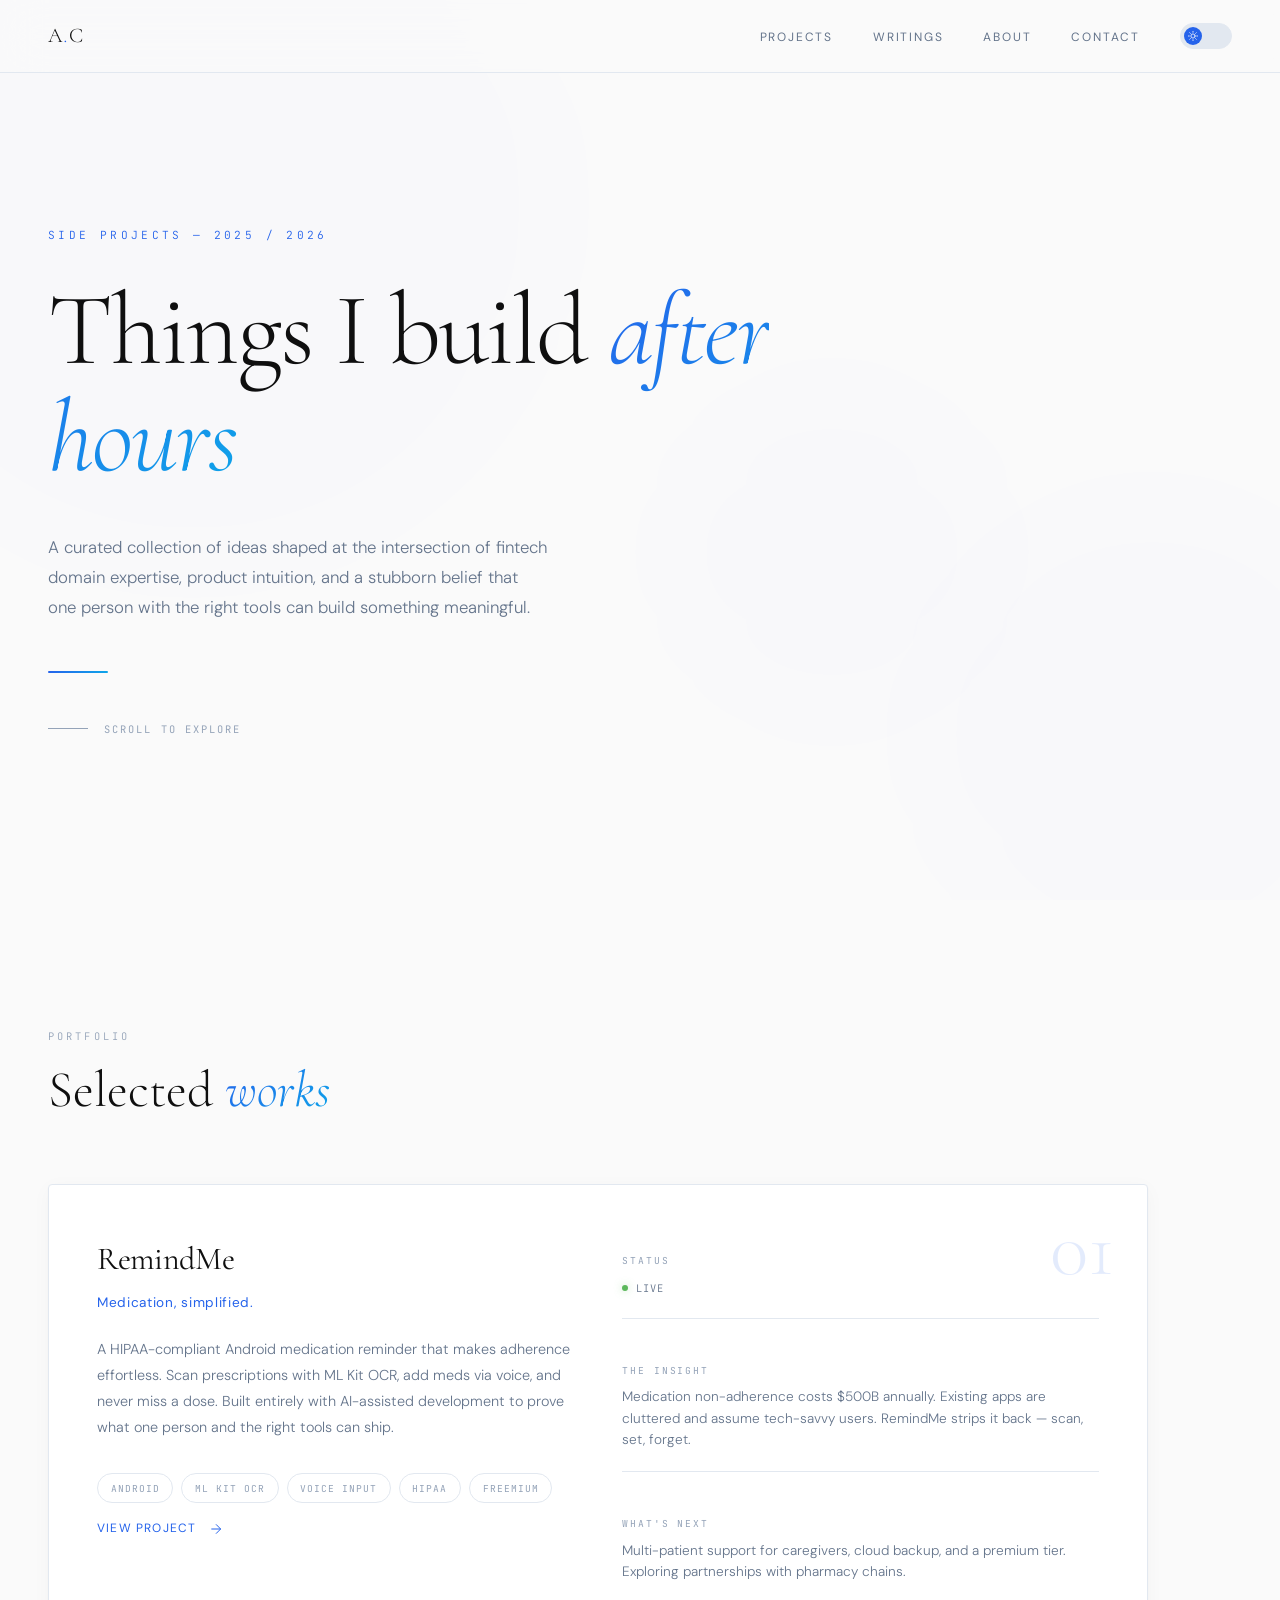
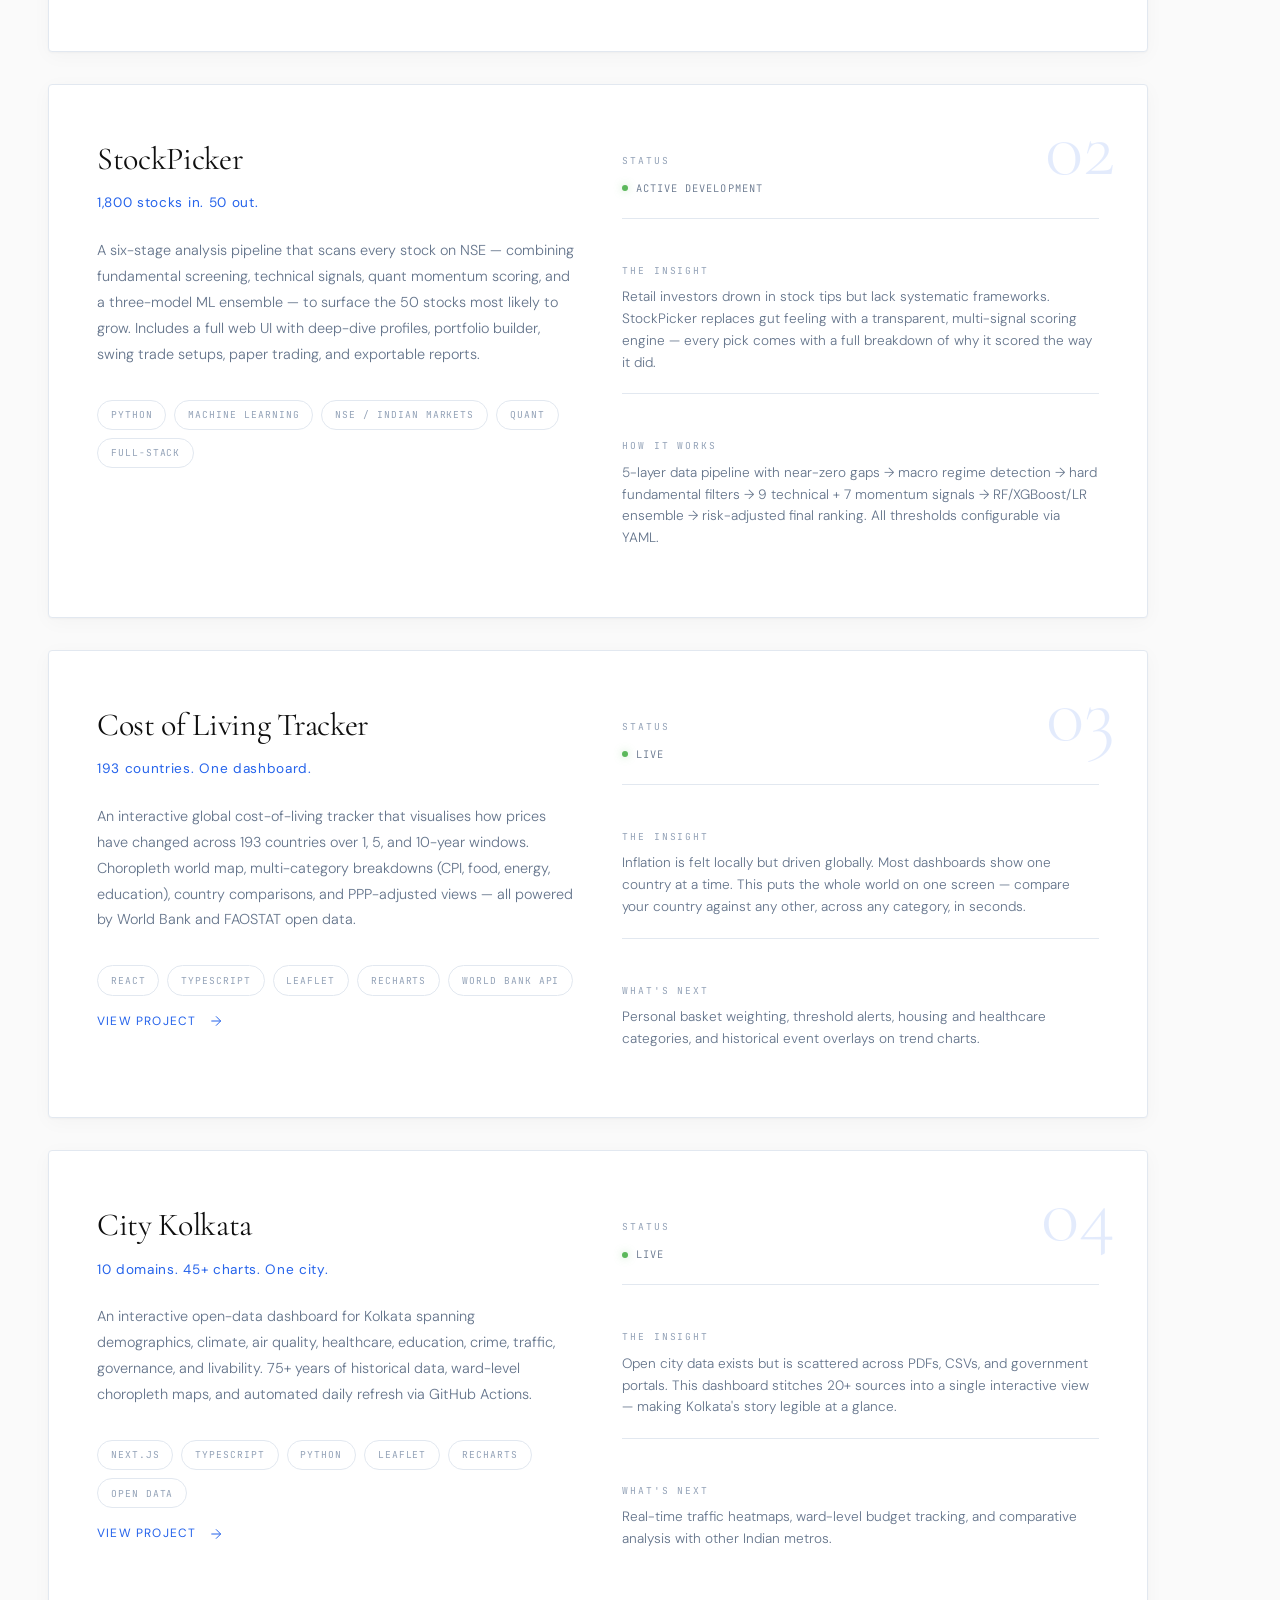
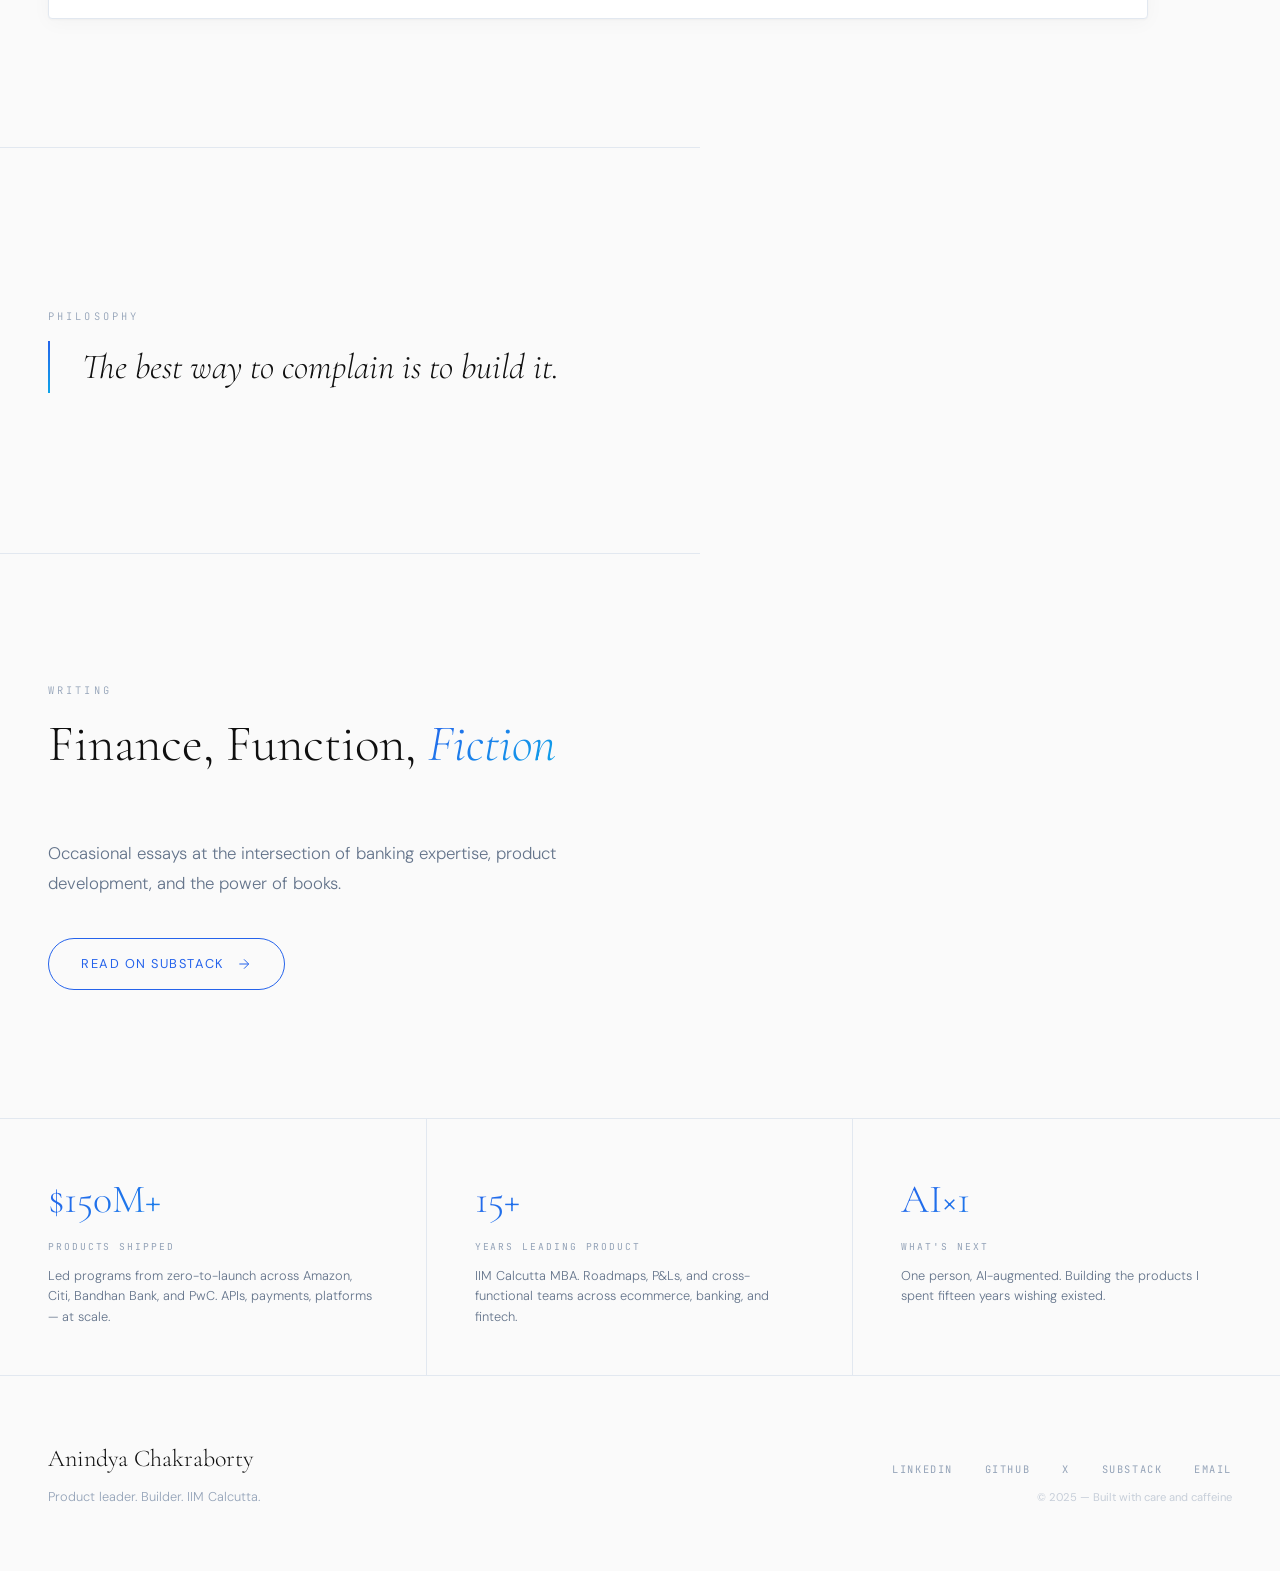
==== index.html @ 27b891b9 "Remove WorldMonitor project (forked repo) Co-Authored-By: Claude Opus 4.6 <noreply@anthropic.com>" ====
<!DOCTYPE html>
<html lang="en" data-theme="light">
<head>
<meta charset="UTF-8">
<meta name="viewport" content="width=device-width, initial-scale=1.0">
<title>Anindya Chakraborty — Side Projects</title>
<link href="https://fonts.googleapis.com/css2?family=Cormorant+Garamond:ital,wght@0,300;0,400;0,500;0,600;1,300;1,400&family=DM+Sans:wght@300;400;500&family=JetBrains+Mono:wght@300;400&display=swap" rel="stylesheet">
<style>
  /* === LIGHT THEME (default) === */
  :root, [data-theme="light"] {
    --bg: #fafafa;
    --bg-card: #ffffff;
    --bg-card-hover: #f8f9fc;
    --bg-nav: #fafafadd;
    --text: #0f0f0f;
    --text-muted: #64748b;
    --text-dim: #94a3b8;
    --accent: #2563eb;
    --accent-2: #0ea5e9;
    --accent-soft: #2563eb10;
    --accent-glow: #2563eb06;
    --border: #e2e8f0;
    --border-hover: #cbd5e1;
    --card-shadow: 0 1px 3px rgba(0,0,0,0.04), 0 4px 20px rgba(0,0,0,0.03);
    --card-shadow-hover: 0 4px 12px rgba(37,99,235,0.08), 0 12px 40px rgba(0,0,0,0.06);
    --card-glow: 0 0 40px rgba(37,99,235,0.06);
    --noise-opacity: 0.015;
    --serif: 'Cormorant Garamond', Georgia, serif;
    --sans: 'DM Sans', system-ui, sans-serif;
    --mono: 'JetBrains Mono', monospace;
  }

  /* === DARK THEME === */
  [data-theme="dark"] {
    --bg: #09090b;
    --bg-card: #111114;
    --bg-card-hover: #16161a;
    --bg-nav: #09090bcc;
    --text: #f0f0f0;
    --text-muted: #8b8fa3;
    --text-dim: #525669;
    --accent: #60a5fa;
    --accent-2: #38bdf8;
    --accent-soft: #60a5fa18;
    --accent-glow: #60a5fa10;
    --border: #1e1e24;
    --border-hover: #2a2a34;
    --card-shadow: none;
    --card-shadow-hover: 0 4px 20px rgba(96,165,250,0.06);
    --card-glow: 0 0 60px rgba(96,165,250,0.05);
    --noise-opacity: 0.025;
  }

  *, *::before, *::after { margin: 0; padding: 0; box-sizing: border-box; }
  html { scroll-behavior: smooth; }

  body {
    font-family: var(--sans);
    background: var(--bg);
    color: var(--text);
    line-height: 1.6;
    overflow-x: hidden;
    -webkit-font-smoothing: antialiased;
    transition: background 0.5s ease, color 0.5s ease;
  }

  ::selection { background: var(--accent); color: var(--bg); }

  /* === PAGE LOADER === */
  .page-loader {
    position: fixed;
    inset: 0;
    background: var(--bg);
    z-index: 10000;
    display: flex;
    align-items: center;
    justify-content: center;
    transition: opacity 0.6s ease, visibility 0.6s ease;
  }

  .page-loader.done {
    opacity: 0;
    visibility: hidden;
    pointer-events: none;
  }

  .loader-logo {
    font-family: var(--serif);
    font-size: 2rem;
    font-weight: 300;
    letter-spacing: 0.1em;
    color: var(--text);
    opacity: 0;
    transform: scale(0.95);
    animation: loaderReveal 0.8s 0.1s ease forwards;
  }

  .loader-logo span { color: var(--accent); font-style: italic; }

  @keyframes loaderReveal {
    to { opacity: 1; transform: scale(1); }
  }

  /* === SCROLL PROGRESS === */
  .scroll-progress {
    position: fixed;
    top: 0; left: 0;
    width: 0%; height: 2px;
    background: linear-gradient(90deg, var(--accent), var(--accent-2));
    z-index: 200;
    transition: width 0.1s linear;
  }

  /* === NOISE OVERLAY === */
  body::before {
    content: '';
    position: fixed;
    top: 0; left: 0; width: 100%; height: 100%;
    background-image: url("data:image/svg+xml,%3Csvg viewBox='0 0 256 256' xmlns='http://www.w3.org/2000/svg'%3E%3Cfilter id='noise'%3E%3CfeTurbulence type='fractalNoise' baseFrequency='0.9' numOctaves='4' stitchTiles='stitch'/%3E%3C/filter%3E%3Crect width='100%25' height='100%25' filter='url(%23noise)' opacity='0.04'/%3E%3C/svg%3E");
    opacity: var(--noise-opacity);
    pointer-events: none;
    z-index: 9999;
    transition: opacity 0.5s;
  }

  /* === AMBIENT ORBS === */
  .ambient-wrap {
    position: fixed;
    inset: 0;
    pointer-events: none;
    z-index: 0;
    overflow: hidden;
  }

  .orb {
    position: absolute;
    border-radius: 50%;
    filter: blur(80px);
    opacity: 0.4;
    transition: background 0.5s;
  }

  .orb-1 {
    width: 60vw; height: 60vw;
    top: -20%; left: -15%;
    background: var(--accent-glow);
    animation: orbFloat1 25s ease-in-out infinite alternate;
  }

  .orb-2 {
    width: 40vw; height: 40vw;
    bottom: -10%; right: -10%;
    background: var(--accent-glow);
    animation: orbFloat2 20s ease-in-out infinite alternate;
  }

  .orb-3 {
    width: 30vw; height: 30vw;
    top: 40%; left: 50%;
    background: var(--accent-glow);
    animation: orbFloat3 30s ease-in-out infinite alternate;
  }

  @keyframes orbFloat1 {
    0% { transform: translate(0,0) scale(1); }
    100% { transform: translate(10vw, 5vh) scale(1.15); }
  }
  @keyframes orbFloat2 {
    0% { transform: translate(0,0) scale(1); }
    100% { transform: translate(-8vw, -3vh) scale(1.1); }
  }
  @keyframes orbFloat3 {
    0% { transform: translate(0,0) scale(1); }
    100% { transform: translate(5vw, -8vh) scale(0.9); }
  }

  /* === CURSOR GLOW === */
  .cursor-glow {
    position: fixed;
    width: 400px; height: 400px;
    border-radius: 50%;
    background: radial-gradient(circle, var(--accent-soft) 0%, transparent 70%);
    pointer-events: none;
    z-index: 1;
    transform: translate(-50%, -50%);
    opacity: 0;
    transition: opacity 0.4s ease;
  }

  body:hover .cursor-glow { opacity: 1; }

  /* === GLOBAL TRANSITIONS === */
  nav, .project-card, .meta-block, .about-cell, .philosophy blockquote,
  .philosophy .attribution, .footer-left .footer-name, .footer-left .footer-desc,
  .footer-copy, .section-label, .section-title, .hero-title, .hero-sub,
  .project-content h3, .project-tagline, .project-desc, .meta-label, .meta-value,
  .about-cell .stat, .about-cell .stat-label, .about-cell .stat-desc, .tag,
  .footer-links a, .project-number {
    transition: background 0.5s ease, color 0.5s ease, border-color 0.5s ease, box-shadow 0.5s ease;
  }

  /* === NAVIGATION === */
  nav {
    position: fixed;
    top: 0; left: 0; right: 0;
    z-index: 100;
    padding: 1.2rem 3rem;
    display: flex;
    justify-content: space-between;
    align-items: center;
    backdrop-filter: blur(20px);
    -webkit-backdrop-filter: blur(20px);
    background: var(--bg-nav);
    border-bottom: 1px solid var(--border);
    transform: translateY(0);
    transition: transform 0.4s cubic-bezier(0.16, 1, 0.3, 1), background 0.5s, border-color 0.5s;
  }

  nav.nav-hidden { transform: translateY(-100%); }

  .nav-left { display: flex; align-items: center; }

  .nav-logo {
    font-family: var(--serif);
    font-size: 1.3rem;
    font-weight: 300;
    letter-spacing: 0.05em;
    color: var(--text);
    text-decoration: none;
  }

  .nav-logo span { color: var(--accent); font-style: italic; }

  .nav-right { display: flex; align-items: center; gap: 2.5rem; }

  .nav-links { display: flex; gap: 2.5rem; list-style: none; }

  .nav-links a {
    font-size: 0.75rem;
    font-weight: 400;
    letter-spacing: 0.15em;
    text-transform: uppercase;
    color: var(--text-muted);
    text-decoration: none;
    position: relative;
    transition: color 0.3s;
  }

  .nav-links a::after {
    content: '';
    position: absolute;
    bottom: -4px; left: 0;
    width: 0; height: 1px;
    background: linear-gradient(90deg, var(--accent), var(--accent-2));
    transition: width 0.4s cubic-bezier(0.25, 0.46, 0.45, 0.94);
  }

  .nav-links a:hover { color: var(--text); }
  .nav-links a:hover::after { width: 100%; }

  /* === MOBILE MENU === */
  .menu-toggle {
    display: none;
    flex-direction: column;
    gap: 5px;
    cursor: pointer;
    padding: 4px;
    z-index: 110;
  }

  .menu-toggle span {
    display: block;
    width: 20px; height: 1.5px;
    background: var(--text);
    transition: all 0.3s ease;
    transform-origin: center;
  }

  .menu-toggle.active span:nth-child(1) { transform: rotate(45deg) translate(4px, 4px); }
  .menu-toggle.active span:nth-child(2) { opacity: 0; }
  .menu-toggle.active span:nth-child(3) { transform: rotate(-45deg) translate(4px, -4px); }

  .mobile-menu {
    display: none;
    position: fixed;
    inset: 0;
    background: var(--bg);
    z-index: 99;
    flex-direction: column;
    align-items: center;
    justify-content: center;
    gap: 2.5rem;
    opacity: 0;
    visibility: hidden;
    transition: opacity 0.4s ease, visibility 0.4s ease;
  }

  .mobile-menu.open { opacity: 1; visibility: visible; }

  .mobile-menu a {
    font-family: var(--serif);
    font-size: 2rem;
    font-weight: 300;
    color: var(--text);
    text-decoration: none;
    opacity: 0;
    transform: translateY(20px);
    transition: opacity 0.4s ease, transform 0.4s ease, color 0.3s;
  }

  .mobile-menu.open a {
    opacity: 1;
    transform: translateY(0);
  }

  .mobile-menu.open a:nth-child(1) { transition-delay: 0.1s; }
  .mobile-menu.open a:nth-child(2) { transition-delay: 0.15s; }
  .mobile-menu.open a:nth-child(3) { transition-delay: 0.2s; }
  .mobile-menu.open a:nth-child(4) { transition-delay: 0.25s; }

  .mobile-menu a:hover { color: var(--accent); }

  /* === THEME TOGGLE === */
  .theme-toggle {
    position: relative;
    width: 52px;
    height: 26px;
    background: var(--border);
    border-radius: 13px;
    cursor: pointer;
    border: 1px solid var(--border);
    transition: all 0.4s ease;
    flex-shrink: 0;
  }

  .theme-toggle:hover { border-color: var(--accent); }

  .theme-toggle-knob {
    position: absolute;
    top: 3px;
    left: 3px;
    width: 18px;
    height: 18px;
    border-radius: 50%;
    background: var(--accent);
    transition: transform 0.4s cubic-bezier(0.68, -0.15, 0.27, 1.15);
    display: flex;
    align-items: center;
    justify-content: center;
  }

  [data-theme="dark"] .theme-toggle-knob { transform: translateX(26px); }

  .theme-toggle-knob svg {
    width: 10px; height: 10px;
    fill: none;
    stroke: white;
    stroke-width: 2;
    stroke-linecap: round;
    stroke-linejoin: round;
  }

  [data-theme="light"] .theme-toggle-knob svg { stroke: #fafafa; }

  .toggle-sun, .toggle-moon { transition: opacity 0.3s; }
  [data-theme="light"] .toggle-moon { display: none; }
  [data-theme="dark"] .toggle-sun { display: none; }

  /* === HERO === */
  .hero {
    min-height: 100vh;
    padding: 10rem 3rem 6rem;
    display: flex;
    flex-direction: column;
    justify-content: center;
    position: relative;
    z-index: 1;
  }

  .hero-eyebrow {
    font-family: var(--mono);
    font-size: 0.7rem;
    font-weight: 300;
    letter-spacing: 0.3em;
    text-transform: uppercase;
    color: var(--accent);
    margin-bottom: 2rem;
    opacity: 0;
    animation: fadeSlideUp 1s 0.8s ease forwards;
  }

  .hero-title {
    font-family: var(--serif);
    font-size: clamp(3rem, 8vw, 7.5rem);
    font-weight: 300;
    line-height: 1.05;
    letter-spacing: -0.02em;
    color: var(--text);
    max-width: 900px;
    opacity: 0;
    animation: fadeSlideUp 1.2s 1s ease forwards;
  }

  .hero-title em {
    font-style: italic;
    font-weight: 300;
    background: linear-gradient(135deg, var(--accent), var(--accent-2));
    -webkit-background-clip: text;
    -webkit-text-fill-color: transparent;
    background-clip: text;
  }

  .hero-sub {
    font-size: 1.05rem;
    font-weight: 300;
    color: var(--text-muted);
    max-width: 500px;
    margin-top: 2.5rem;
    line-height: 1.8;
    opacity: 0;
    animation: fadeSlideUp 1s 1.3s ease forwards;
  }

  .hero-rule {
    width: 60px; height: 2px;
    background: linear-gradient(90deg, var(--accent), var(--accent-2));
    margin-top: 3rem;
    opacity: 0;
    animation: fadeSlideUp 1s 1.5s ease forwards;
    border-radius: 1px;
  }

  .scroll-hint {
    display: flex;
    align-items: center;
    gap: 1rem;
    font-family: var(--mono);
    font-size: 0.65rem;
    letter-spacing: 0.2em;
    text-transform: uppercase;
    color: var(--text-dim);
    margin-top: 3rem;
    opacity: 0;
    animation: fadeIn 1s 2s ease forwards;
  }

  .scroll-line {
    width: 40px; height: 1px;
    background: var(--text-dim);
    position: relative;
    overflow: hidden;
  }

  .scroll-line::after {
    content: '';
    position: absolute;
    top: 0; left: -100%;
    width: 100%; height: 100%;
    background: linear-gradient(90deg, var(--accent), var(--accent-2));
    animation: scrollPulse 2s ease-in-out infinite;
  }

  @keyframes scrollPulse {
    0% { left: -100%; }
    50% { left: 0%; }
    100% { left: 100%; }
  }

  /* === SECTION COMMON === */
  section { position: relative; z-index: 1; padding: 8rem 3rem; }

  .section-label {
    font-family: var(--mono);
    font-size: 0.65rem;
    font-weight: 300;
    letter-spacing: 0.3em;
    text-transform: uppercase;
    color: var(--text-dim);
    margin-bottom: 1rem;
  }

  .section-title {
    font-family: var(--serif);
    font-size: clamp(2rem, 4vw, 3.5rem);
    font-weight: 300;
    color: var(--text);
    margin-bottom: 4rem;
    line-height: 1.15;
  }

  .section-title em {
    font-style: italic;
    background: linear-gradient(135deg, var(--accent), var(--accent-2));
    -webkit-background-clip: text;
    -webkit-text-fill-color: transparent;
    background-clip: text;
  }

  /* === REVEAL ANIMATIONS === */
  .reveal {
    opacity: 0;
    transform: translateY(40px);
    transition: opacity 0.8s cubic-bezier(0.16, 1, 0.3, 1), transform 0.8s cubic-bezier(0.16, 1, 0.3, 1);
  }

  .reveal.visible {
    opacity: 1;
    transform: translateY(0);
  }

  /* === PROJECT CARDS === */
  .projects-grid {
    display: grid;
    grid-template-columns: 1fr;
    gap: 2rem;
    max-width: 1100px;
  }

  .project-card {
    background: var(--bg-card);
    border: 1px solid var(--border);
    border-radius: 4px;
    padding: 3rem;
    display: grid;
    grid-template-columns: 1fr 1fr;
    gap: 3rem;
    align-items: start;
    position: relative;
    overflow: hidden;
    opacity: 0;
    transform: translateY(30px);
    box-shadow: var(--card-shadow);
  }

  .project-card.visible {
    opacity: 1;
    transform: translateY(0);
    transition: opacity 0.8s cubic-bezier(0.16, 1, 0.3, 1), transform 0.8s cubic-bezier(0.16, 1, 0.3, 1), background 0.5s, border-color 0.5s, box-shadow 0.5s;
  }

  .project-card::before {
    content: '';
    position: absolute;
    top: 0; left: 0;
    width: 3px; height: 0;
    background: linear-gradient(180deg, var(--accent), var(--accent-2));
    transition: height 0.6s cubic-bezier(0.25, 0.46, 0.45, 0.94);
  }

  .project-card::after {
    content: '';
    position: absolute;
    inset: 0;
    border-radius: 4px;
    opacity: 0;
    transition: opacity 0.5s ease;
    pointer-events: none;
    background: radial-gradient(600px circle at var(--mouse-x, 50%) var(--mouse-y, 50%), var(--accent-soft), transparent 40%);
  }

  .project-card:hover {
    background: var(--bg-card-hover);
    border-color: var(--border-hover);
    transform: translateY(-4px);
    box-shadow: var(--card-shadow-hover), var(--card-glow);
  }

  .project-card:hover::before { height: 100%; }
  .project-card:hover::after { opacity: 1; }

  .project-number {
    font-family: var(--serif);
    font-size: 5rem;
    font-weight: 300;
    color: var(--accent);
    opacity: 0.12;
    line-height: 1;
    position: absolute;
    top: 1.5rem; right: 2rem;
    transition: opacity 0.4s;
  }

  .project-card:hover .project-number { opacity: 0.2; }

  .project-content h3 {
    font-family: var(--serif);
    font-size: 2rem;
    font-weight: 400;
    margin-bottom: 0.5rem;
    letter-spacing: -0.01em;
  }

  .project-tagline {
    font-size: 0.85rem;
    color: var(--accent);
    font-weight: 400;
    letter-spacing: 0.05em;
    margin-bottom: 1.5rem;
  }

  .project-desc {
    font-size: 0.9rem;
    font-weight: 300;
    color: var(--text-muted);
    line-height: 1.8;
    margin-bottom: 2rem;
  }

  .project-tags { display: flex; flex-wrap: wrap; gap: 0.5rem; }

  .tag {
    font-family: var(--mono);
    font-size: 0.6rem;
    letter-spacing: 0.1em;
    text-transform: uppercase;
    padding: 0.4rem 0.8rem;
    border: 1px solid var(--border);
    color: var(--text-dim);
    border-radius: 100px;
    transition: all 0.3s;
  }

  .project-card:hover .tag {
    border-color: var(--border-hover);
    color: var(--text-muted);
  }

  .project-meta { display: flex; flex-direction: column; gap: 1.5rem; }

  .meta-block { padding: 1.25rem 0; border-bottom: 1px solid var(--border); }
  .meta-block:last-child { border-bottom: none; }

  .meta-label {
    font-family: var(--mono);
    font-size: 0.6rem;
    letter-spacing: 0.2em;
    text-transform: uppercase;
    color: var(--text-dim);
    margin-bottom: 0.5rem;
  }

  .meta-value { font-size: 0.85rem; font-weight: 300; color: var(--text-muted); line-height: 1.6; }

  .status-badge {
    display: inline-flex;
    align-items: center;
    gap: 0.5rem;
    font-family: var(--mono);
    font-size: 0.65rem;
    letter-spacing: 0.1em;
    text-transform: uppercase;
  }

  .status-dot {
    width: 6px; height: 6px;
    border-radius: 50%;
    background: #5cb85c;
    animation: pulse 2s ease-in-out infinite;
    box-shadow: 0 0 8px rgba(92,184,92,0.4);
  }

  .status-dot.concept { background: var(--accent); box-shadow: 0 0 8px var(--accent-soft); }

  @keyframes pulse { 0%, 100% { opacity: 1; } 50% { opacity: 0.4; } }

  .project-link {
    display: inline-flex;
    align-items: center;
    gap: 0.75rem;
    font-size: 0.75rem;
    font-weight: 400;
    letter-spacing: 0.1em;
    text-transform: uppercase;
    color: var(--accent);
    text-decoration: none;
    margin-top: 1rem;
    transition: gap 0.3s;
  }

  .project-link:hover { gap: 1.2rem; }

  .project-link svg { width: 16px; height: 16px; stroke: currentColor; transition: transform 0.3s; }
  .project-link:hover svg { transform: translateX(2px); }

  /* === PHILOSOPHY === */
  .philosophy {
    max-width: 700px;
    padding: 10rem 3rem;
    border-top: 1px solid var(--border);
  }

  .philosophy blockquote {
    font-family: var(--serif);
    font-size: clamp(1.5rem, 3vw, 2.2rem);
    font-weight: 300;
    font-style: italic;
    line-height: 1.5;
    color: var(--text);
    position: relative;
    padding-left: 2rem;
    border-left: 2px solid transparent;
    border-image: linear-gradient(180deg, var(--accent), var(--accent-2)) 1;
  }

  .philosophy .attribution {
    font-family: var(--sans);
    font-size: 0.8rem;
    color: var(--text-dim);
    margin-top: 1.5rem;
    padding-left: 2rem;
    letter-spacing: 0.05em;
  }

  /* === WRITING === */
  .writing {
    max-width: 700px;
    padding: 8rem 3rem;
    border-top: 1px solid var(--border);
    transition: border-color 0.5s;
  }

  .writing-desc {
    font-size: 1.05rem;
    font-weight: 300;
    color: var(--text-muted);
    line-height: 1.8;
    margin-bottom: 2.5rem;
    transition: color 0.5s;
  }

  .substack-link {
    display: inline-flex;
    align-items: center;
    gap: 0.75rem;
    font-size: 0.8rem;
    font-weight: 400;
    letter-spacing: 0.12em;
    text-transform: uppercase;
    color: var(--accent);
    text-decoration: none;
    padding: 0.9rem 2rem;
    border: 1px solid var(--accent);
    border-radius: 100px;
    transition: all 0.4s cubic-bezier(0.25, 0.46, 0.45, 0.94);
    position: relative;
    overflow: hidden;
  }

  .substack-link::before {
    content: '';
    position: absolute;
    inset: 0;
    background: linear-gradient(135deg, var(--accent), var(--accent-2));
    opacity: 0;
    transition: opacity 0.4s;
    border-radius: inherit;
  }

  .substack-link:hover { color: var(--bg); border-color: transparent; }
  .substack-link:hover::before { opacity: 1; }

  .substack-link span, .substack-link svg { position: relative; z-index: 1; }

  .substack-link svg {
    width: 16px; height: 16px;
    stroke: currentColor;
    transition: transform 0.3s;
  }

  .substack-link:hover svg { transform: translateX(4px); }

  /* === ABOUT STRIP === */
  .about-strip {
    display: grid;
    grid-template-columns: 1fr 1fr 1fr;
    gap: 0;
    border-top: 1px solid var(--border);
    border-bottom: 1px solid var(--border);
  }

  .about-cell {
    padding: 3rem;
    border-right: 1px solid var(--border);
    transition: background 0.4s;
  }

  .about-cell:last-child { border-right: none; }
  .about-cell:hover { background: var(--bg-card); }

  .about-cell .stat {
    font-family: var(--serif);
    font-size: 2.5rem;
    font-weight: 300;
    background: linear-gradient(135deg, var(--accent), var(--accent-2));
    -webkit-background-clip: text;
    -webkit-text-fill-color: transparent;
    background-clip: text;
    margin-bottom: 0.5rem;
  }

  .about-cell .stat-label {
    font-family: var(--mono);
    font-size: 0.6rem;
    letter-spacing: 0.2em;
    text-transform: uppercase;
    color: var(--text-dim);
    margin-bottom: 0.75rem;
  }

  .about-cell .stat-desc {
    font-size: 0.8rem;
    font-weight: 300;
    color: var(--text-muted);
    line-height: 1.6;
  }

  /* === FOOTER === */
  footer {
    padding: 4rem 3rem;
    display: flex;
    justify-content: space-between;
    align-items: end;
    position: relative;
    z-index: 1;
  }

  .footer-left .footer-name {
    font-family: var(--serif);
    font-size: 1.5rem;
    font-weight: 300;
    margin-bottom: 0.5rem;
  }

  .footer-left .footer-desc { font-size: 0.8rem; color: var(--text-dim); font-weight: 300; }
  .footer-right { text-align: right; }
  .footer-links { display: flex; gap: 2rem; margin-bottom: 0.75rem; }

  .footer-links a {
    font-family: var(--mono);
    font-size: 0.65rem;
    letter-spacing: 0.15em;
    text-transform: uppercase;
    color: var(--text-dim);
    text-decoration: none;
    transition: color 0.3s;
    position: relative;
  }

  .footer-links a::after {
    content: '';
    position: absolute;
    bottom: -2px; left: 0;
    width: 0; height: 1px;
    background: linear-gradient(90deg, var(--accent), var(--accent-2));
    transition: width 0.3s ease;
  }

  .footer-links a:hover { color: var(--accent); }
  .footer-links a:hover::after { width: 100%; }
  .footer-copy { font-size: 0.7rem; color: var(--text-dim); opacity: 0.5; }

  /* === ANIMATIONS === */
  @keyframes fadeSlideUp {
    from { opacity: 0; transform: translateY(25px); }
    to { opacity: 1; transform: translateY(0); }
  }

  @keyframes fadeIn {
    from { opacity: 0; }
    to { opacity: 1; }
  }

  /* === RESPONSIVE === */
  @media (max-width: 768px) {
    nav { padding: 1.2rem 1.5rem; }
    .nav-links { display: none; }
    .menu-toggle { display: flex; }
    .mobile-menu { display: flex; }
    .hero { padding: 0 1.5rem; min-height: 100svh; }
    section { padding: 5rem 1.5rem; }
    .project-card { grid-template-columns: 1fr; padding: 2rem; }
    .project-number { font-size: 3rem; top: 1rem; right: 1.5rem; }
    .about-strip { grid-template-columns: 1fr; }
    .about-cell { border-right: none; border-bottom: 1px solid var(--border); }
    .about-cell:last-child { border-bottom: none; }
    footer { flex-direction: column; gap: 2rem; }
    .footer-right { text-align: left; }
    .philosophy { padding: 6rem 1.5rem; }
    .writing { padding: 5rem 1.5rem; }
    .scroll-hint { display: none; }
    .cursor-glow { display: none; }
  }
</style>
</head>
<body>

<!-- PAGE LOADER -->
<div class="page-loader" id="pageLoader">
  <div class="loader-logo">A<span>.</span>C</div>
</div>

<!-- SCROLL PROGRESS -->
<div class="scroll-progress" id="scrollProgress"></div>

<!-- CURSOR GLOW -->
<div class="cursor-glow" id="cursorGlow"></div>

<!-- AMBIENT ORBS -->
<div class="ambient-wrap">
  <div class="orb orb-1"></div>
  <div class="orb orb-2"></div>
  <div class="orb orb-3"></div>
</div>

<!-- NAV -->
<nav id="mainNav">
  <div class="nav-left">
    <a href="#" class="nav-logo">A<span>.</span>C</a>
  </div>
  <div class="nav-right">
    <ul class="nav-links">
      <li><a href="#projects">Projects</a></li>
      <li><a href="#writing">Writings</a></li>
      <li><a href="about.html">About</a></li>
      <li><a href="#contact">Contact</a></li>
    </ul>
    <div class="theme-toggle" onclick="toggleTheme()" role="button" aria-label="Toggle theme" tabindex="0">
      <div class="theme-toggle-knob">
        <svg class="toggle-sun" viewBox="0 0 24 24"><circle cx="12" cy="12" r="5"/><line x1="12" y1="1" x2="12" y2="3"/><line x1="12" y1="21" x2="12" y2="23"/><line x1="4.22" y1="4.22" x2="5.64" y2="5.64"/><line x1="18.36" y1="18.36" x2="19.78" y2="19.78"/><line x1="1" y1="12" x2="3" y2="12"/><line x1="21" y1="12" x2="23" y2="12"/><line x1="4.22" y1="19.78" x2="5.64" y2="18.36"/><line x1="18.36" y1="5.64" x2="19.78" y2="4.22"/></svg>
        <svg class="toggle-moon" viewBox="0 0 24 24"><path d="M21 12.79A9 9 0 1 1 11.21 3 7 7 0 0 0 21 12.79z"/></svg>
      </div>
    </div>
    <div class="menu-toggle" id="menuToggle" aria-label="Menu">
      <span></span><span></span><span></span>
    </div>
  </div>
</nav>

<!-- MOBILE MENU -->
<div class="mobile-menu" id="mobileMenu">
  <a href="#projects" onclick="closeMenu()">Projects</a>
  <a href="#writing" onclick="closeMenu()">Writings</a>
  <a href="about.html">About</a>
  <a href="#contact" onclick="closeMenu()">Contact</a>
</div>

<!-- HERO -->
<section class="hero">
  <div class="hero-eyebrow">Side Projects — 2025 / 2026</div>
  <h1 class="hero-title">Things I build <em>after hours</em></h1>
  <p class="hero-sub">
    A curated collection of ideas shaped at the intersection of fintech domain expertise, product intuition, and a stubborn belief that one person with the right tools can build something meaningful.
  </p>
  <div class="hero-rule"></div>
  <div class="scroll-hint">
    <div class="scroll-line"></div>
    Scroll to explore
  </div>
</section>

<!-- PROJECTS -->
<section id="projects">
  <div class="section-label reveal">Portfolio</div>
  <h2 class="section-title reveal">Selected <em>works</em></h2>

  <div class="projects-grid">

    <!-- PROJECT 01 -->
    <div class="project-card" data-animate>
      <div class="project-number">01</div>
      <div class="project-content">
        <h3>RemindMe</h3>
        <div class="project-tagline">Medication, simplified.</div>
        <p class="project-desc">
          A HIPAA-compliant Android medication reminder that makes adherence effortless. Scan prescriptions with ML Kit OCR, add meds via voice, and never miss a dose. Built entirely with AI-assisted development to prove what one person and the right tools can ship.
        </p>
        <div class="project-tags">
          <span class="tag">Android</span>
          <span class="tag">ML Kit OCR</span>
          <span class="tag">Voice Input</span>
          <span class="tag">HIPAA</span>
          <span class="tag">Freemium</span>
        </div>
        <a href="https://remindme-ad455.web.app" target="_blank" class="project-link">
          View project
          <svg viewBox="0 0 24 24" fill="none" stroke-width="1.5"><path d="M5 12h14M12 5l7 7-7 7"/></svg>
        </a>
      </div>
      <div class="project-meta">
        <div class="meta-block">
          <div class="meta-label">Status</div>
          <div class="meta-value">
            <span class="status-badge">
              <span class="status-dot"></span>
              Live
            </span>
          </div>
        </div>
        <div class="meta-block">
          <div class="meta-label">The Insight</div>
          <div class="meta-value">Medication non-adherence costs $500B annually. Existing apps are cluttered and assume tech-savvy users. RemindMe strips it back — scan, set, forget.</div>
        </div>
        <div class="meta-block">
          <div class="meta-label">What's Next</div>
          <div class="meta-value">Multi-patient support for caregivers, cloud backup, and a premium tier. Exploring partnerships with pharmacy chains.</div>
        </div>
      </div>
    </div>

    <!-- PROJECT 02 -->
    <div class="project-card" data-animate>
      <div class="project-number">02</div>
      <div class="project-content">
        <h3>StockPicker</h3>
        <div class="project-tagline">1,800 stocks in. 50 out.</div>
        <p class="project-desc">
          A six-stage analysis pipeline that scans every stock on NSE — combining fundamental screening, technical signals, quant momentum scoring, and a three-model ML ensemble — to surface the 50 stocks most likely to grow. Includes a full web UI with deep-dive profiles, portfolio builder, swing trade setups, paper trading, and exportable reports.
        </p>
        <div class="project-tags">
          <span class="tag">Python</span>
          <span class="tag">Machine Learning</span>
          <span class="tag">NSE / Indian Markets</span>
          <span class="tag">Quant</span>
          <span class="tag">Full-Stack</span>
        </div>
      </div>
      <div class="project-meta">
        <div class="meta-block">
          <div class="meta-label">Status</div>
          <div class="meta-value">
            <span class="status-badge">
              <span class="status-dot"></span>
              Active Development
            </span>
          </div>
        </div>
        <div class="meta-block">
          <div class="meta-label">The Insight</div>
          <div class="meta-value">Retail investors drown in stock tips but lack systematic frameworks. StockPicker replaces gut feeling with a transparent, multi-signal scoring engine — every pick comes with a full breakdown of why it scored the way it did.</div>
        </div>
        <div class="meta-block">
          <div class="meta-label">How It Works</div>
          <div class="meta-value">5-layer data pipeline with near-zero gaps → macro regime detection → hard fundamental filters → 9 technical + 7 momentum signals → RF/XGBoost/LR ensemble → risk-adjusted final ranking. All thresholds configurable via YAML.</div>
        </div>
      </div>
    </div>

    <!-- PROJECT 03 -->
    <div class="project-card" data-animate>
      <div class="project-number">03</div>
      <div class="project-content">
        <h3>Cost of Living Tracker</h3>
        <div class="project-tagline">193 countries. One dashboard.</div>
        <p class="project-desc">
          An interactive global cost-of-living tracker that visualises how prices have changed across 193 countries over 1, 5, and 10-year windows. Choropleth world map, multi-category breakdowns (CPI, food, energy, education), country comparisons, and PPP-adjusted views — all powered by World Bank and FAOSTAT open data.
        </p>
        <div class="project-tags">
          <span class="tag">React</span>
          <span class="tag">TypeScript</span>
          <span class="tag">Leaflet</span>
          <span class="tag">Recharts</span>
          <span class="tag">World Bank API</span>
        </div>
        <a href="https://canindya.github.io/price-rise/" target="_blank" class="project-link">
          View project
          <svg viewBox="0 0 24 24" fill="none" stroke-width="1.5"><path d="M5 12h14M12 5l7 7-7 7"/></svg>
        </a>
      </div>
      <div class="project-meta">
        <div class="meta-block">
          <div class="meta-label">Status</div>
          <div class="meta-value">
            <span class="status-badge">
              <span class="status-dot"></span>
              Live
            </span>
          </div>
        </div>
        <div class="meta-block">
          <div class="meta-label">The Insight</div>
          <div class="meta-value">Inflation is felt locally but driven globally. Most dashboards show one country at a time. This puts the whole world on one screen — compare your country against any other, across any category, in seconds.</div>
        </div>
        <div class="meta-block">
          <div class="meta-label">What's Next</div>
          <div class="meta-value">Personal basket weighting, threshold alerts, housing and healthcare categories, and historical event overlays on trend charts.</div>
        </div>
      </div>
    </div>

    <!-- PROJECT 04 -->
    <div class="project-card" data-animate>
      <div class="project-number">04</div>
      <div class="project-content">
        <h3>City Kolkata</h3>
        <div class="project-tagline">10 domains. 45+ charts. One city.</div>
        <p class="project-desc">
          An interactive open-data dashboard for Kolkata spanning demographics, climate, air quality, healthcare, education, crime, traffic, governance, and livability. 75+ years of historical data, ward-level choropleth maps, and automated daily refresh via GitHub Actions.
        </p>
        <div class="project-tags">
          <span class="tag">Next.js</span>
          <span class="tag">TypeScript</span>
          <span class="tag">Python</span>
          <span class="tag">Leaflet</span>
          <span class="tag">Recharts</span>
          <span class="tag">Open Data</span>
        </div>
        <a href="https://canindya.github.io/City-Kolkata" target="_blank" class="project-link">
          View project
          <svg viewBox="0 0 24 24" fill="none" stroke-width="1.5"><path d="M5 12h14M12 5l7 7-7 7"/></svg>
        </a>
      </div>
      <div class="project-meta">
        <div class="meta-block">
          <div class="meta-label">Status</div>
          <div class="meta-value">
            <span class="status-badge">
              <span class="status-dot"></span>
              Live
            </span>
          </div>
        </div>
        <div class="meta-block">
          <div class="meta-label">The Insight</div>
          <div class="meta-value">Open city data exists but is scattered across PDFs, CSVs, and government portals. This dashboard stitches 20+ sources into a single interactive view — making Kolkata's story legible at a glance.</div>
        </div>
        <div class="meta-block">
          <div class="meta-label">What's Next</div>
          <div class="meta-value">Real-time traffic heatmaps, ward-level budget tracking, and comparative analysis with other Indian metros.</div>
        </div>
      </div>
    </div>

  </div>
</section>

<!-- PHILOSOPHY -->
<section class="philosophy reveal">
  <div class="section-label">Philosophy</div>
  <blockquote>
    The best way to complain is to build it.
  </blockquote>
</section>

<!-- WRITING -->
<section class="writing reveal" id="writing">
  <div class="section-label">Writing</div>
  <h2 class="section-title">Finance, Function, <em>Fiction</em></h2>
  <p class="writing-desc">Occasional essays at the intersection of banking expertise, product development, and the power of books.</p>
  <a href="https://anindyachakraborty.substack.com/" target="_blank" class="substack-link">
    <span>Read on Substack</span>
    <svg viewBox="0 0 24 24" fill="none" stroke-width="1.5"><path d="M5 12h14M12 5l7 7-7 7"/></svg>
  </a>
</section>

<!-- ABOUT STRIP -->
<div class="about-strip" id="about">
  <div class="about-cell">
    <div class="stat" data-count="$150M+">$150M+</div>
    <div class="stat-label">Products Shipped</div>
    <div class="stat-desc">Led programs from zero-to-launch across Amazon, Citi, Bandhan Bank, and PwC. APIs, payments, platforms — at scale.</div>
  </div>
  <div class="about-cell">
    <div class="stat" data-count="15+">15+</div>
    <div class="stat-label">Years Leading Product</div>
    <div class="stat-desc">IIM Calcutta MBA. Roadmaps, P&Ls, and cross-functional teams across ecommerce, banking, and fintech.</div>
  </div>
  <div class="about-cell">
    <div class="stat">AI×1</div>
    <div class="stat-label">What's Next</div>
    <div class="stat-desc">One person, AI-augmented. Building the products I spent fifteen years wishing existed.</div>
  </div>
</div>

<!-- FOOTER -->
<footer id="contact">
  <div class="footer-left">
    <div class="footer-name">Anindya Chakraborty</div>
    <div class="footer-desc">Product leader. Builder. IIM Calcutta.</div>
  </div>
  <div class="footer-right">
    <div class="footer-links">
      <a href="https://www.linkedin.com/in/anindya-chakraborty/" target="_blank">LinkedIn</a>
      <a href="https://github.com/canindya" target="_blank">GitHub</a>
      <a href="https://x.com/NtellShow" target="_blank">X</a>
      <a href="https://anindyachakraborty.substack.com/" target="_blank">Substack</a>
      <a href="mailto:anindya.chakraborty@gmail.com">Email</a>
    </div>
    <div class="footer-copy">&copy; 2025 — Built with care and caffeine</div>
  </div>
</footer>

<script>
  // Theme toggle
  function toggleTheme() {
    const html = document.documentElement;
    const next = html.getAttribute('data-theme') === 'dark' ? 'light' : 'dark';
    html.setAttribute('data-theme', next);
    try { localStorage.setItem('theme', next); } catch(e) {}
  }

  // Restore saved theme
  try {
    const saved = localStorage.getItem('theme');
    if (saved) document.documentElement.setAttribute('data-theme', saved);
  } catch(e) {}

  // Keyboard support for toggle
  document.querySelector('.theme-toggle').addEventListener('keydown', (e) => {
    if (e.key === 'Enter' || e.key === ' ') { e.preventDefault(); toggleTheme(); }
  });

  // === PAGE LOADER ===
  window.addEventListener('load', () => {
    setTimeout(() => {
      document.getElementById('pageLoader').classList.add('done');
    }, 600);
  });

  // === SCROLL PROGRESS BAR ===
  window.addEventListener('scroll', () => {
    const scrollTop = document.documentElement.scrollTop;
    const scrollHeight = document.documentElement.scrollHeight - document.documentElement.clientHeight;
    const progress = (scrollTop / scrollHeight) * 100;
    document.getElementById('scrollProgress').style.width = progress + '%';
  }, { passive: true });

  // === SMART NAV (hide on scroll down, show on scroll up) ===
  let lastScroll = 0;
  const nav = document.getElementById('mainNav');

  window.addEventListener('scroll', () => {
    const currentScroll = window.scrollY;
    if (currentScroll > lastScroll && currentScroll > 100) {
      nav.classList.add('nav-hidden');
    } else {
      nav.classList.remove('nav-hidden');
    }
    lastScroll = currentScroll;
  }, { passive: true });

  // === CURSOR GLOW ===
  const cursorGlow = document.getElementById('cursorGlow');
  document.addEventListener('mousemove', (e) => {
    cursorGlow.style.left = e.clientX + 'px';
    cursorGlow.style.top = e.clientY + 'px';
  });

  // === CARD MOUSE TRACKING ===
  document.querySelectorAll('.project-card').forEach(card => {
    card.addEventListener('mousemove', (e) => {
      const rect = card.getBoundingClientRect();
      card.style.setProperty('--mouse-x', (e.clientX - rect.left) + 'px');
      card.style.setProperty('--mouse-y', (e.clientY - rect.top) + 'px');
    });
  });

  // === MOBILE MENU ===
  const menuToggle = document.getElementById('menuToggle');
  const mobileMenu = document.getElementById('mobileMenu');

  function closeMenu() {
    menuToggle.classList.remove('active');
    mobileMenu.classList.remove('open');
    document.body.style.overflow = '';
  }

  menuToggle.addEventListener('click', () => {
    const isOpen = mobileMenu.classList.contains('open');
    if (isOpen) {
      closeMenu();
    } else {
      menuToggle.classList.add('active');
      mobileMenu.classList.add('open');
      document.body.style.overflow = 'hidden';
    }
  });

  // === INTERSECTION OBSERVER FOR ALL REVEALS ===
  const revealObserver = new IntersectionObserver((entries) => {
    entries.forEach((entry) => {
      if (entry.isIntersecting) {
        entry.target.classList.add('visible');
        revealObserver.unobserve(entry.target);
      }
    });
  }, { threshold: 0.1, rootMargin: '0px 0px -50px 0px' });

  document.querySelectorAll('.reveal').forEach(el => revealObserver.observe(el));

  // === INTERSECTION OBSERVER FOR CARDS ===
  const cardObserver = new IntersectionObserver((entries) => {
    entries.forEach((entry, i) => {
      if (entry.isIntersecting) {
        setTimeout(() => { entry.target.classList.add('visible'); }, i * 150);
        cardObserver.unobserve(entry.target);
      }
    });
  }, { threshold: 0.1 });

  document.querySelectorAll('[data-animate]').forEach(el => cardObserver.observe(el));

  // Fallback: if cards are still hidden after 2s, force them visible
  setTimeout(() => {
    document.querySelectorAll('.project-card:not(.visible)').forEach(el => el.classList.add('visible'));
  }, 2000);

  // === SMOOTH PAGE TRANSITIONS ===
  document.querySelectorAll('a[href]').forEach(link => {
    if (link.hostname === window.location.hostname && !link.hash && link.href !== window.location.href) {
      link.addEventListener('click', (e) => {
        e.preventDefault();
        document.body.style.opacity = '0';
        document.body.style.transition = 'opacity 0.3s ease';
        setTimeout(() => { window.location = link.href; }, 300);
      });
    }
  });
</script>

</body>
</html>
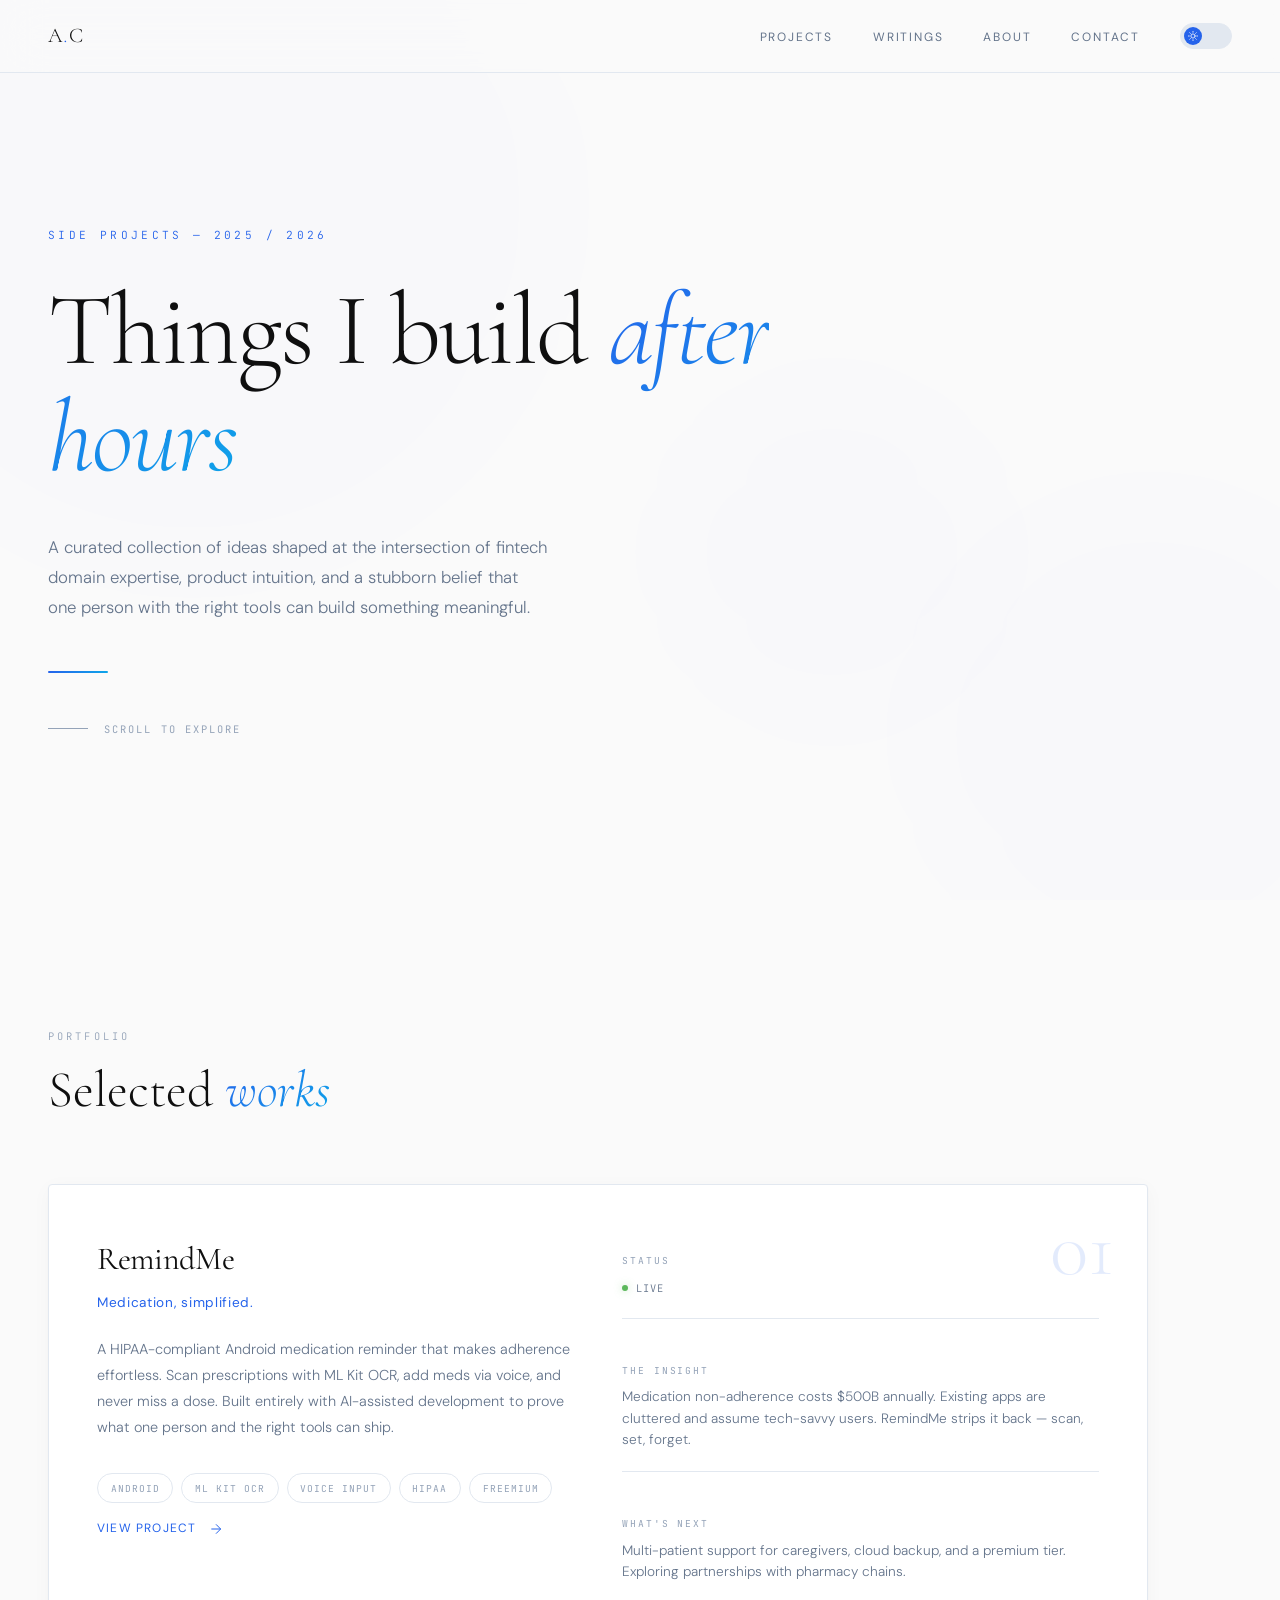
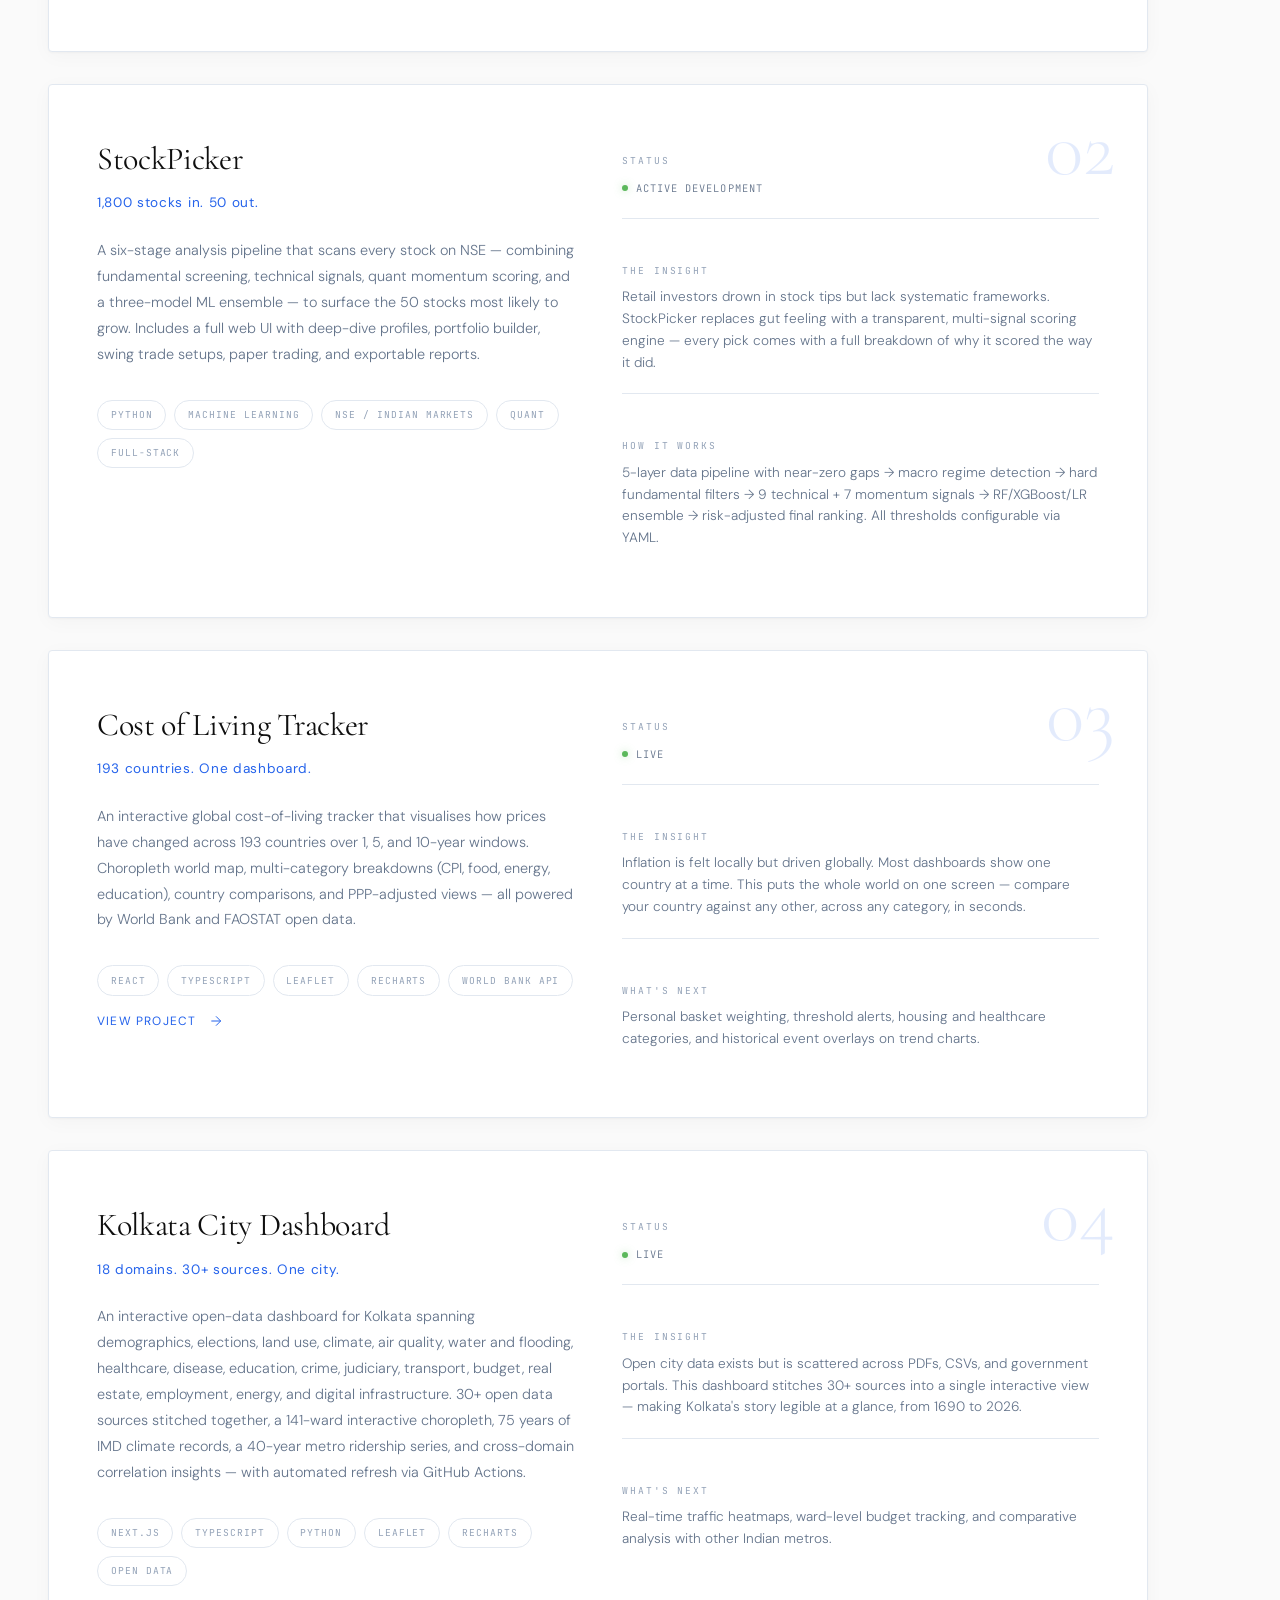
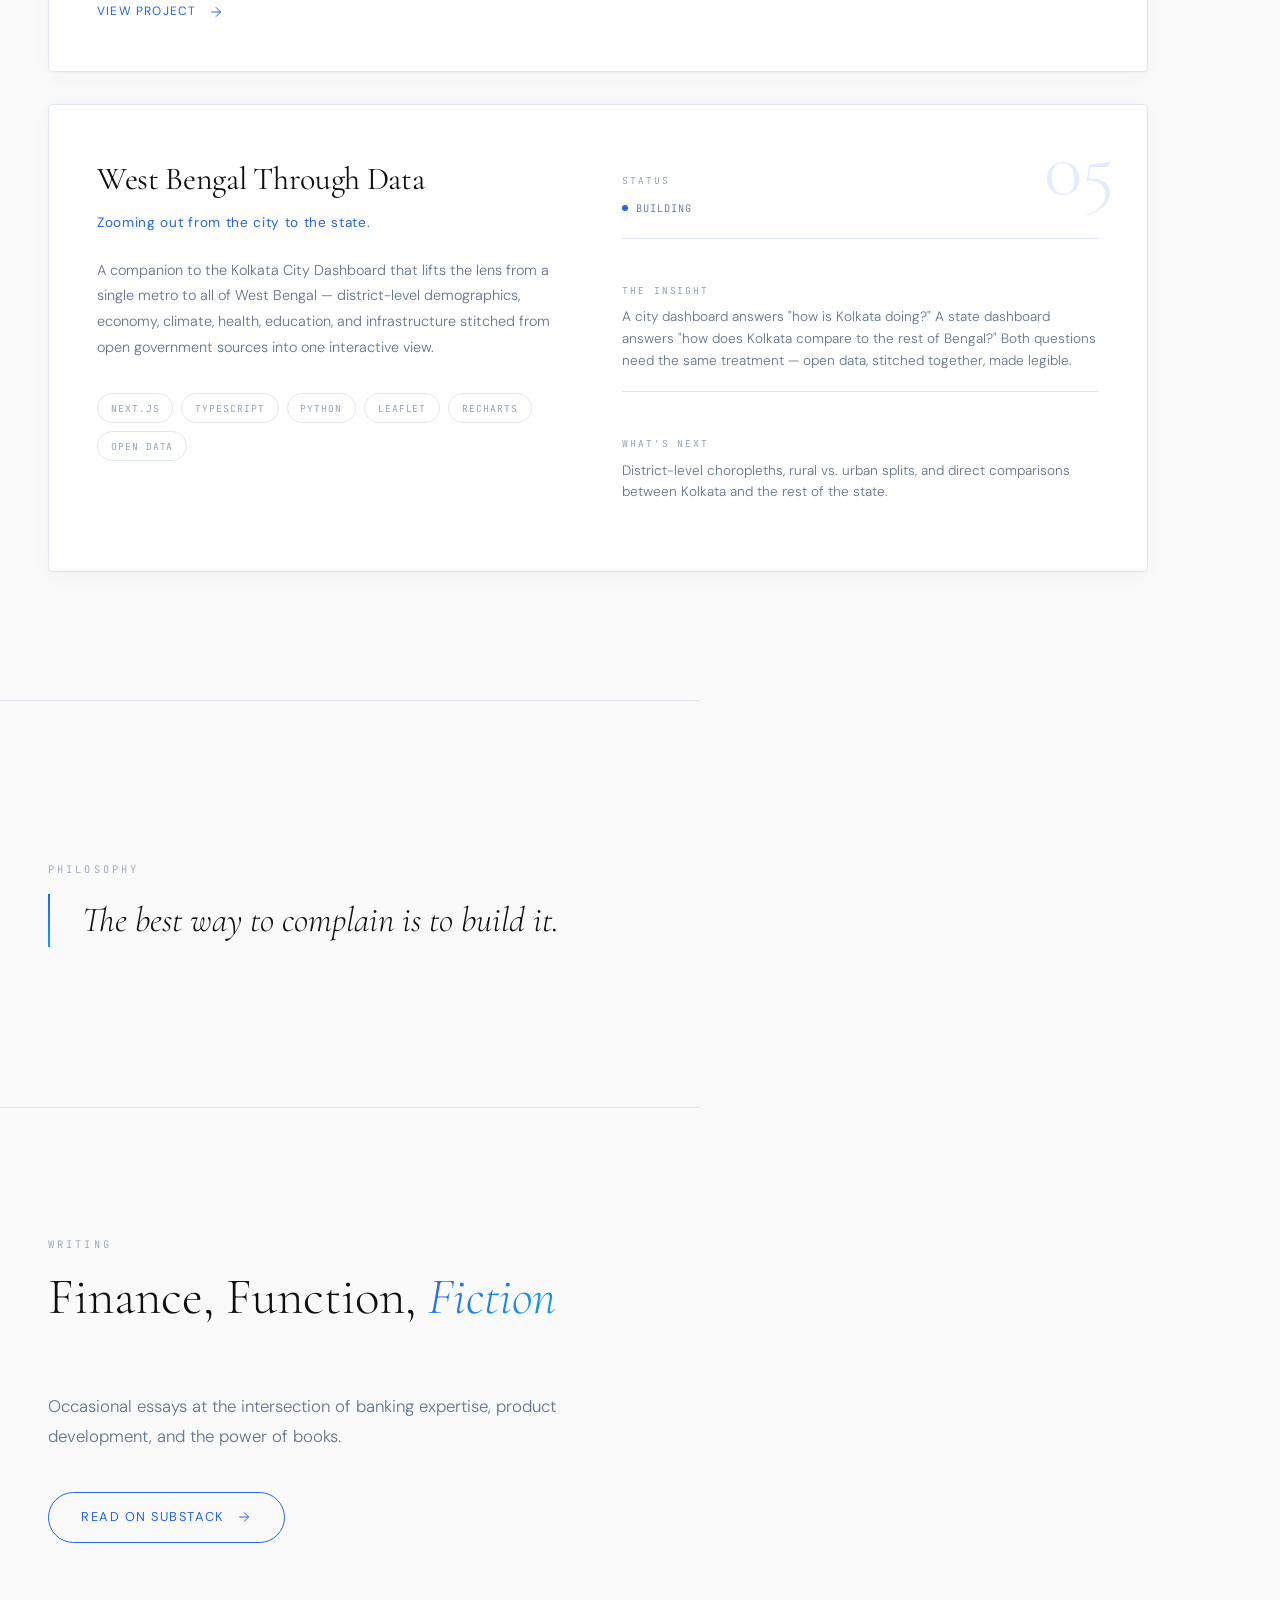
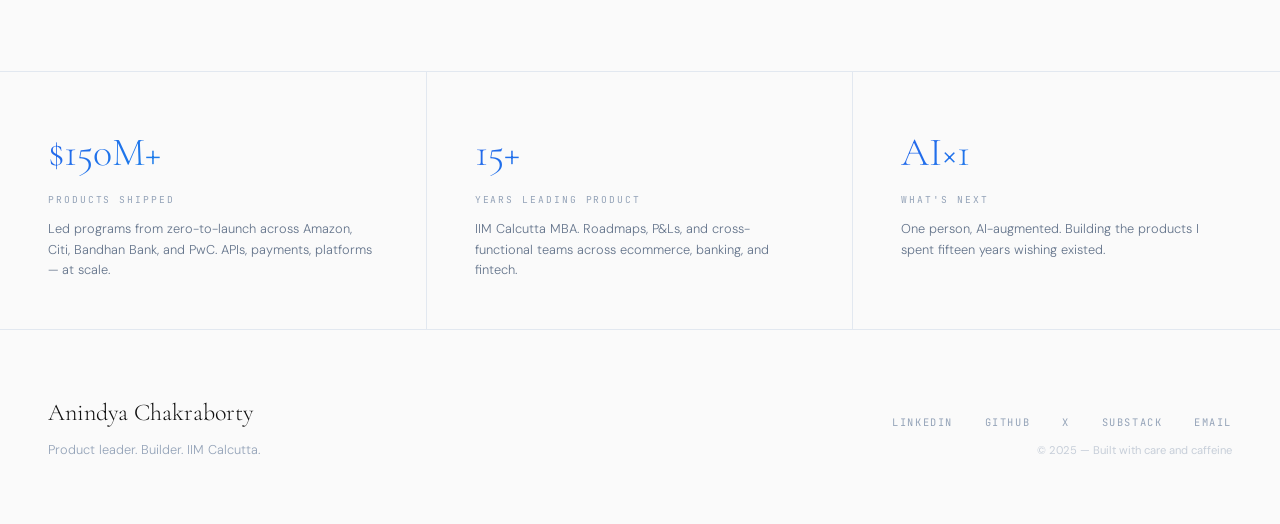
==== commit b4ad8241: "Add West Bengal Through Data project; refresh Kolkata City Dashboard Co-Authored-By: Claude Opus 4.6" ====
--- a/index.html
+++ b/index.html
@@ -1091,10 +1091,10 @@
     <div class="project-card" data-animate>
       <div class="project-number">04</div>
       <div class="project-content">
-        <h3>City Kolkata</h3>
-        <div class="project-tagline">10 domains. 45+ charts. One city.</div>
+        <h3>Kolkata City Dashboard</h3>
+        <div class="project-tagline">18 domains. 30+ sources. One city.</div>
         <p class="project-desc">
-          An interactive open-data dashboard for Kolkata spanning demographics, climate, air quality, healthcare, education, crime, traffic, governance, and livability. 75+ years of historical data, ward-level choropleth maps, and automated daily refresh via GitHub Actions.
+          An interactive open-data dashboard for Kolkata spanning demographics, elections, land use, climate, air quality, water and flooding, healthcare, disease, education, crime, judiciary, transport, budget, real estate, employment, energy, and digital infrastructure. 30+ open data sources stitched together, a 141-ward interactive choropleth, 75 years of IMD climate records, a 40-year metro ridership series, and cross-domain correlation insights — with automated refresh via GitHub Actions.
         </p>
         <div class="project-tags">
           <span class="tag">Next.js</span>
@@ -1121,11 +1121,50 @@
         </div>
         <div class="meta-block">
           <div class="meta-label">The Insight</div>
-          <div class="meta-value">Open city data exists but is scattered across PDFs, CSVs, and government portals. This dashboard stitches 20+ sources into a single interactive view — making Kolkata's story legible at a glance.</div>
+          <div class="meta-value">Open city data exists but is scattered across PDFs, CSVs, and government portals. This dashboard stitches 30+ sources into a single interactive view — making Kolkata's story legible at a glance, from 1690 to 2026.</div>
         </div>
         <div class="meta-block">
           <div class="meta-label">What's Next</div>
           <div class="meta-value">Real-time traffic heatmaps, ward-level budget tracking, and comparative analysis with other Indian metros.</div>
+        </div>
+      </div>
+    </div>
+
+    <!-- PROJECT 05 -->
+    <div class="project-card" data-animate>
+      <div class="project-number">05</div>
+      <div class="project-content">
+        <h3>West Bengal Through Data</h3>
+        <div class="project-tagline">Zooming out from the city to the state.</div>
+        <p class="project-desc">
+          A companion to the Kolkata City Dashboard that lifts the lens from a single metro to all of West Bengal — district-level demographics, economy, climate, health, education, and infrastructure stitched from open government sources into one interactive view.
+        </p>
+        <div class="project-tags">
+          <span class="tag">Next.js</span>
+          <span class="tag">TypeScript</span>
+          <span class="tag">Python</span>
+          <span class="tag">Leaflet</span>
+          <span class="tag">Recharts</span>
+          <span class="tag">Open Data</span>
+        </div>
+      </div>
+      <div class="project-meta">
+        <div class="meta-block">
+          <div class="meta-label">Status</div>
+          <div class="meta-value">
+            <span class="status-badge">
+              <span class="status-dot concept"></span>
+              Building
+            </span>
+          </div>
+        </div>
+        <div class="meta-block">
+          <div class="meta-label">The Insight</div>
+          <div class="meta-value">A city dashboard answers "how is Kolkata doing?" A state dashboard answers "how does Kolkata compare to the rest of Bengal?" Both questions need the same treatment — open data, stitched together, made legible.</div>
+        </div>
+        <div class="meta-block">
+          <div class="meta-label">What's Next</div>
+          <div class="meta-value">District-level choropleths, rural vs. urban splits, and direct comparisons between Kolkata and the rest of the state.</div>
         </div>
       </div>
     </div>
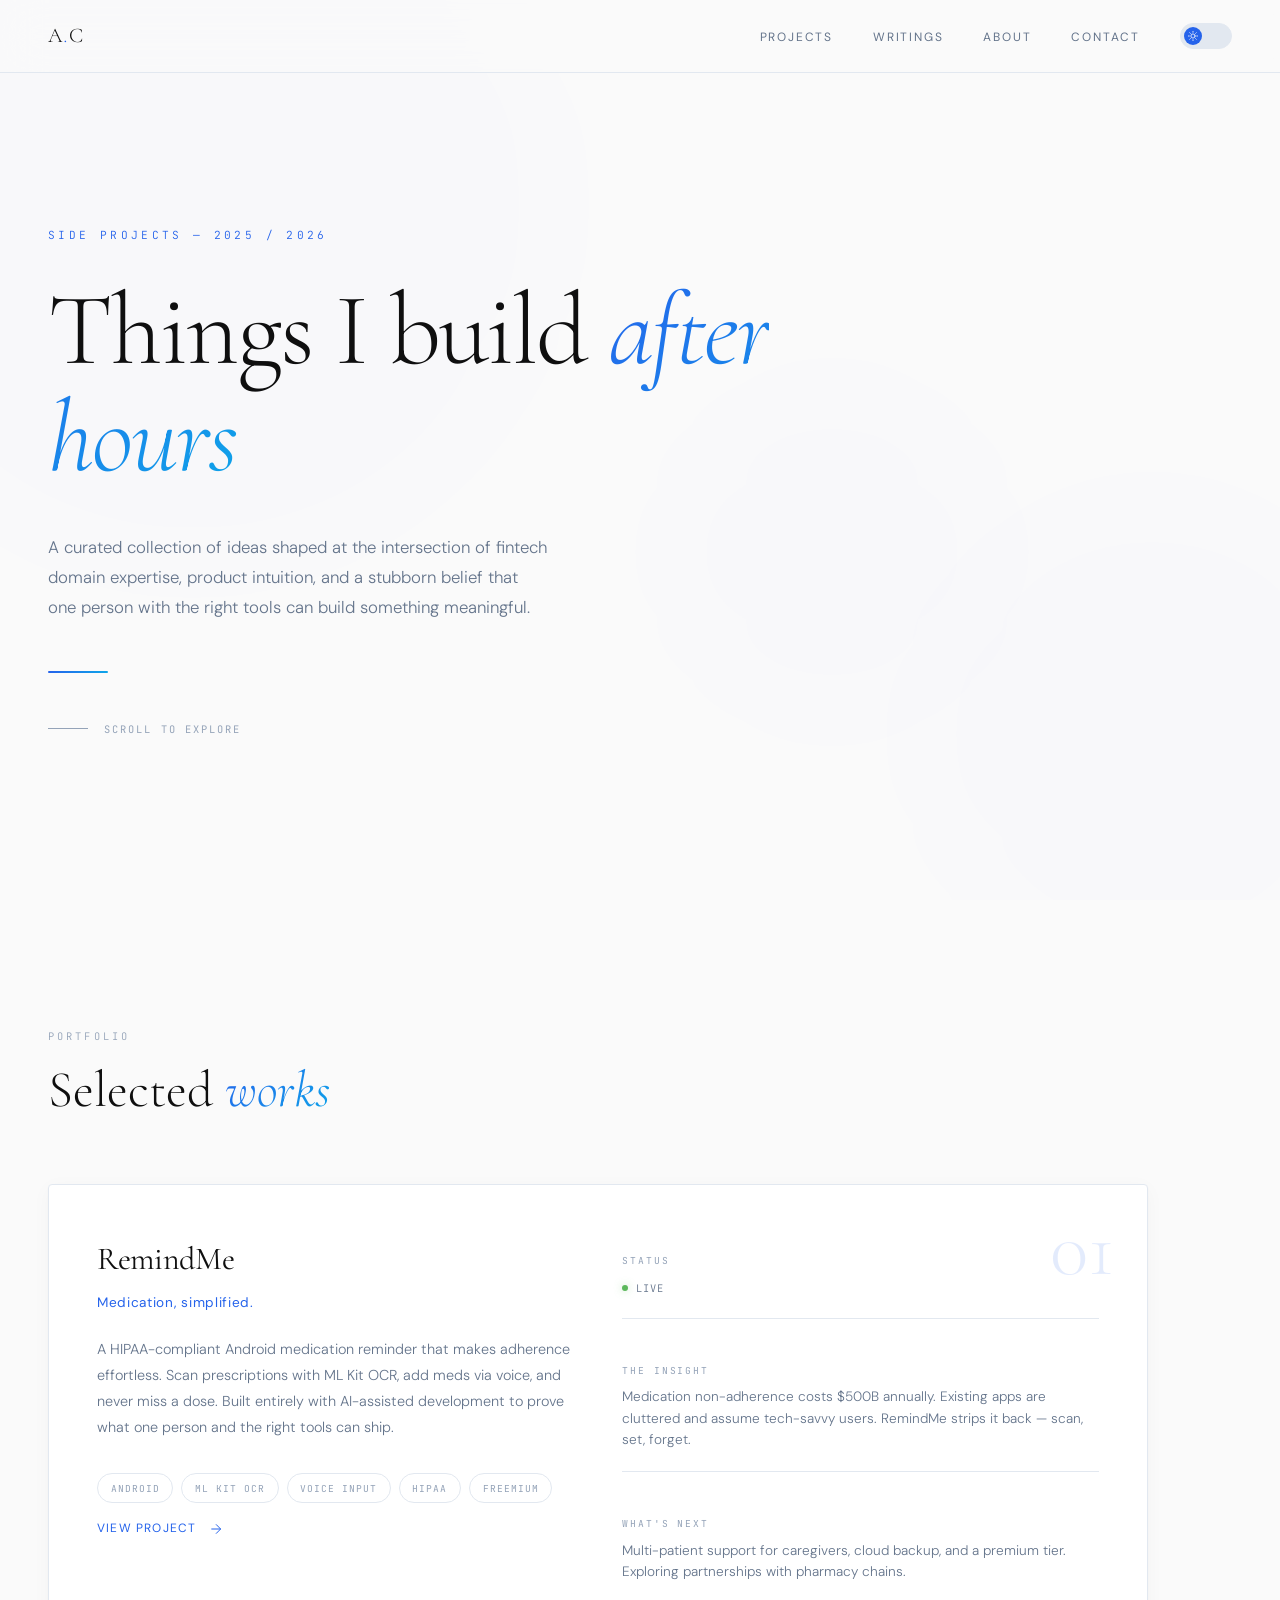
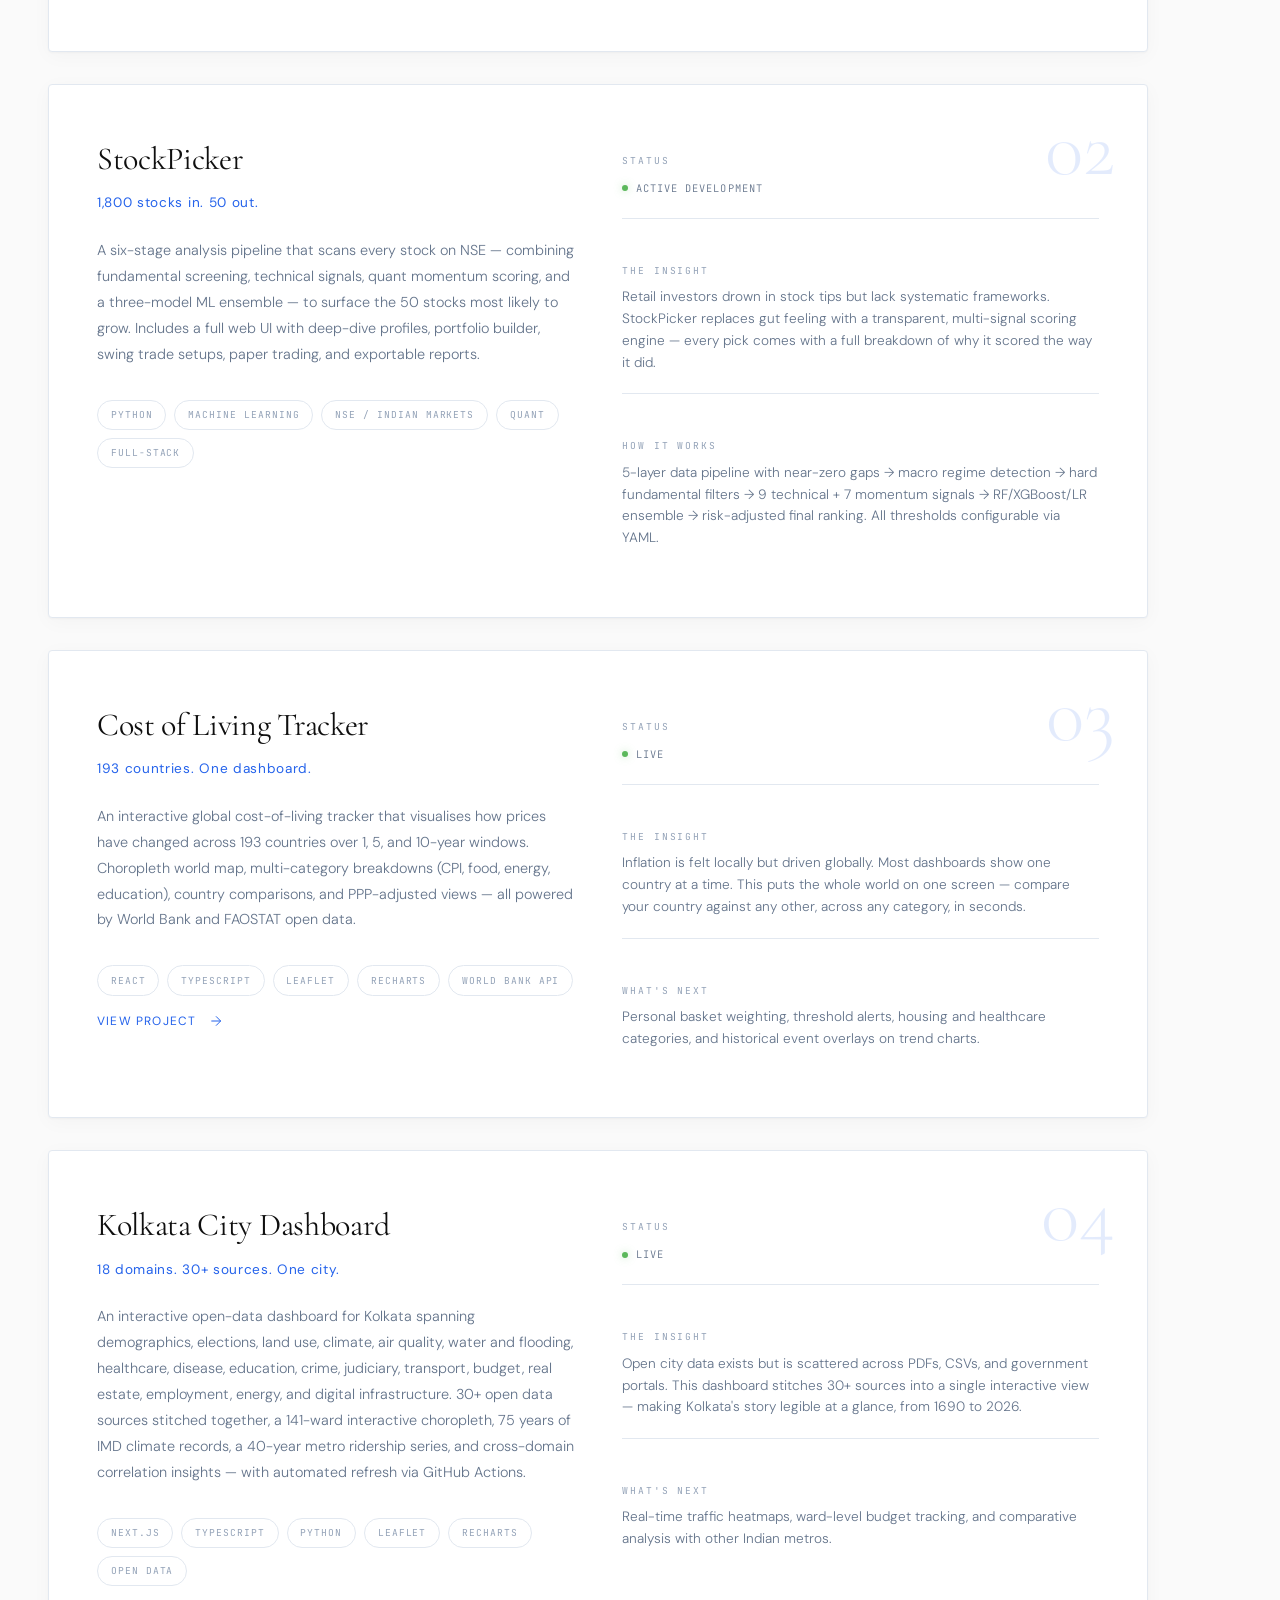
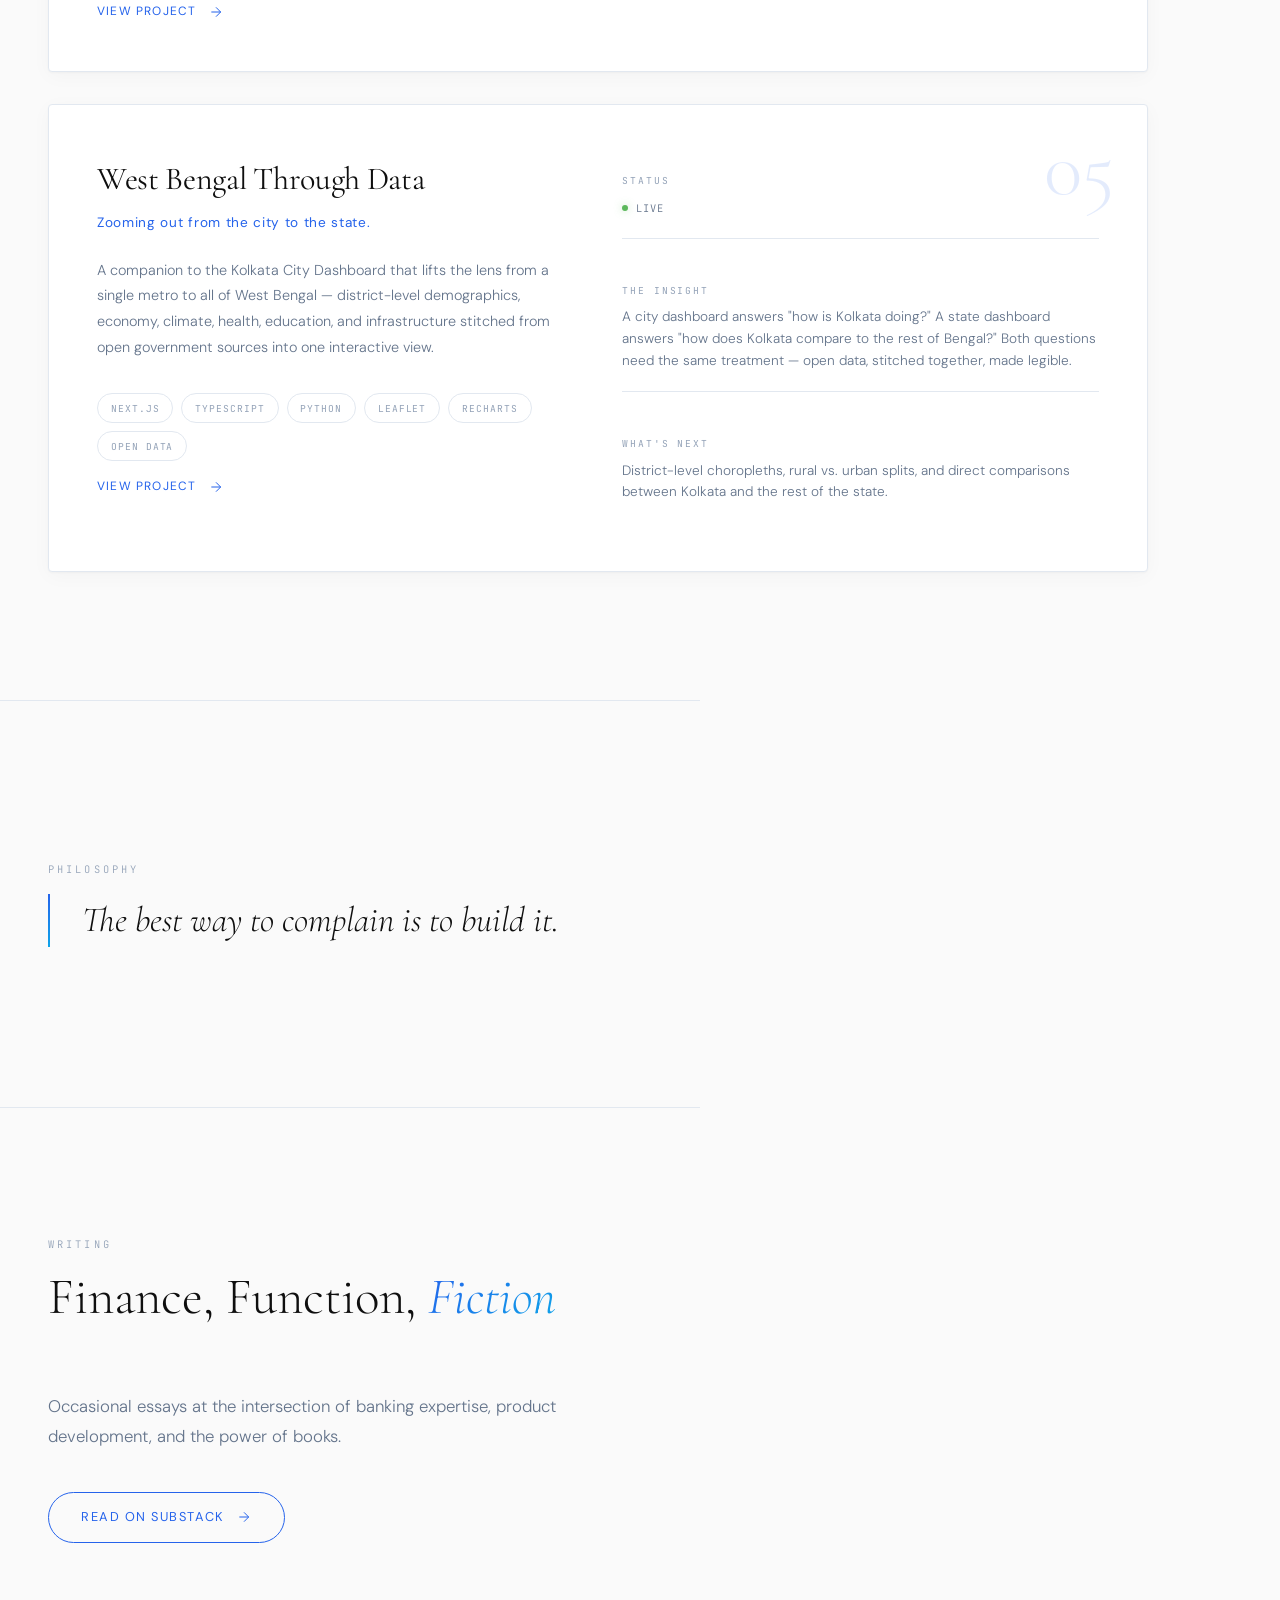
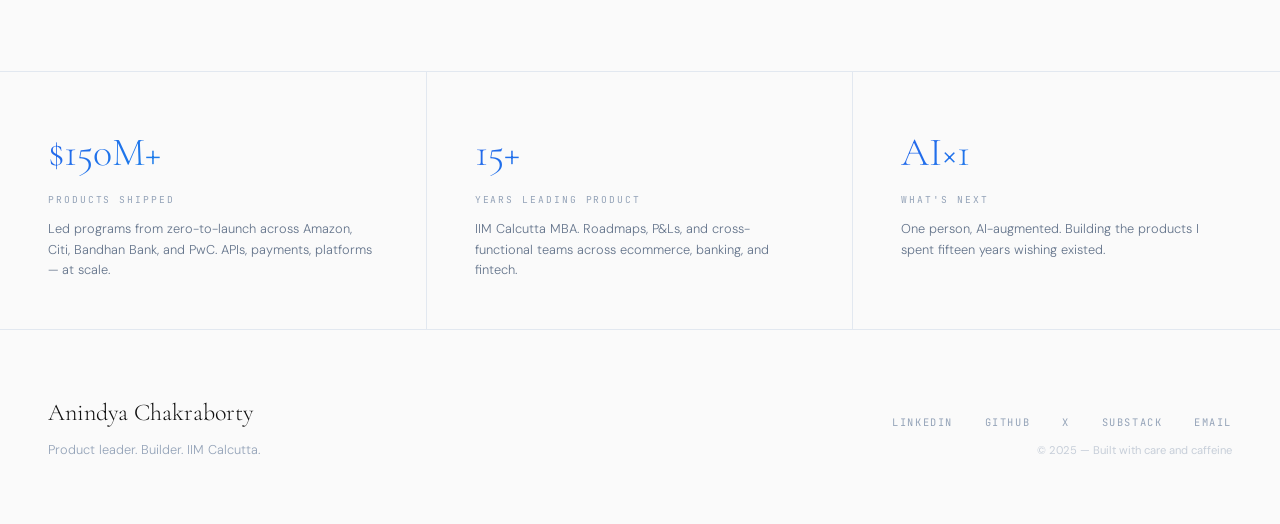
==== commit 49bf8ee6: "Mark West Bengal Through Data project as Live Co-Authored-By: Claude Opus 4.6 <noreply@anthropic.com" ====
--- a/index.html
+++ b/index.html
@@ -1147,14 +1147,18 @@
           <span class="tag">Recharts</span>
           <span class="tag">Open Data</span>
         </div>
+        <a href="https://canindya.github.io/State-WestBengal/" target="_blank" class="project-link">
+          View project
+          <svg viewBox="0 0 24 24" fill="none" stroke-width="1.5"><path d="M5 12h14M12 5l7 7-7 7"/></svg>
+        </a>
       </div>
       <div class="project-meta">
         <div class="meta-block">
           <div class="meta-label">Status</div>
           <div class="meta-value">
             <span class="status-badge">
-              <span class="status-dot concept"></span>
-              Building
+              <span class="status-dot"></span>
+              Live
             </span>
           </div>
         </div>
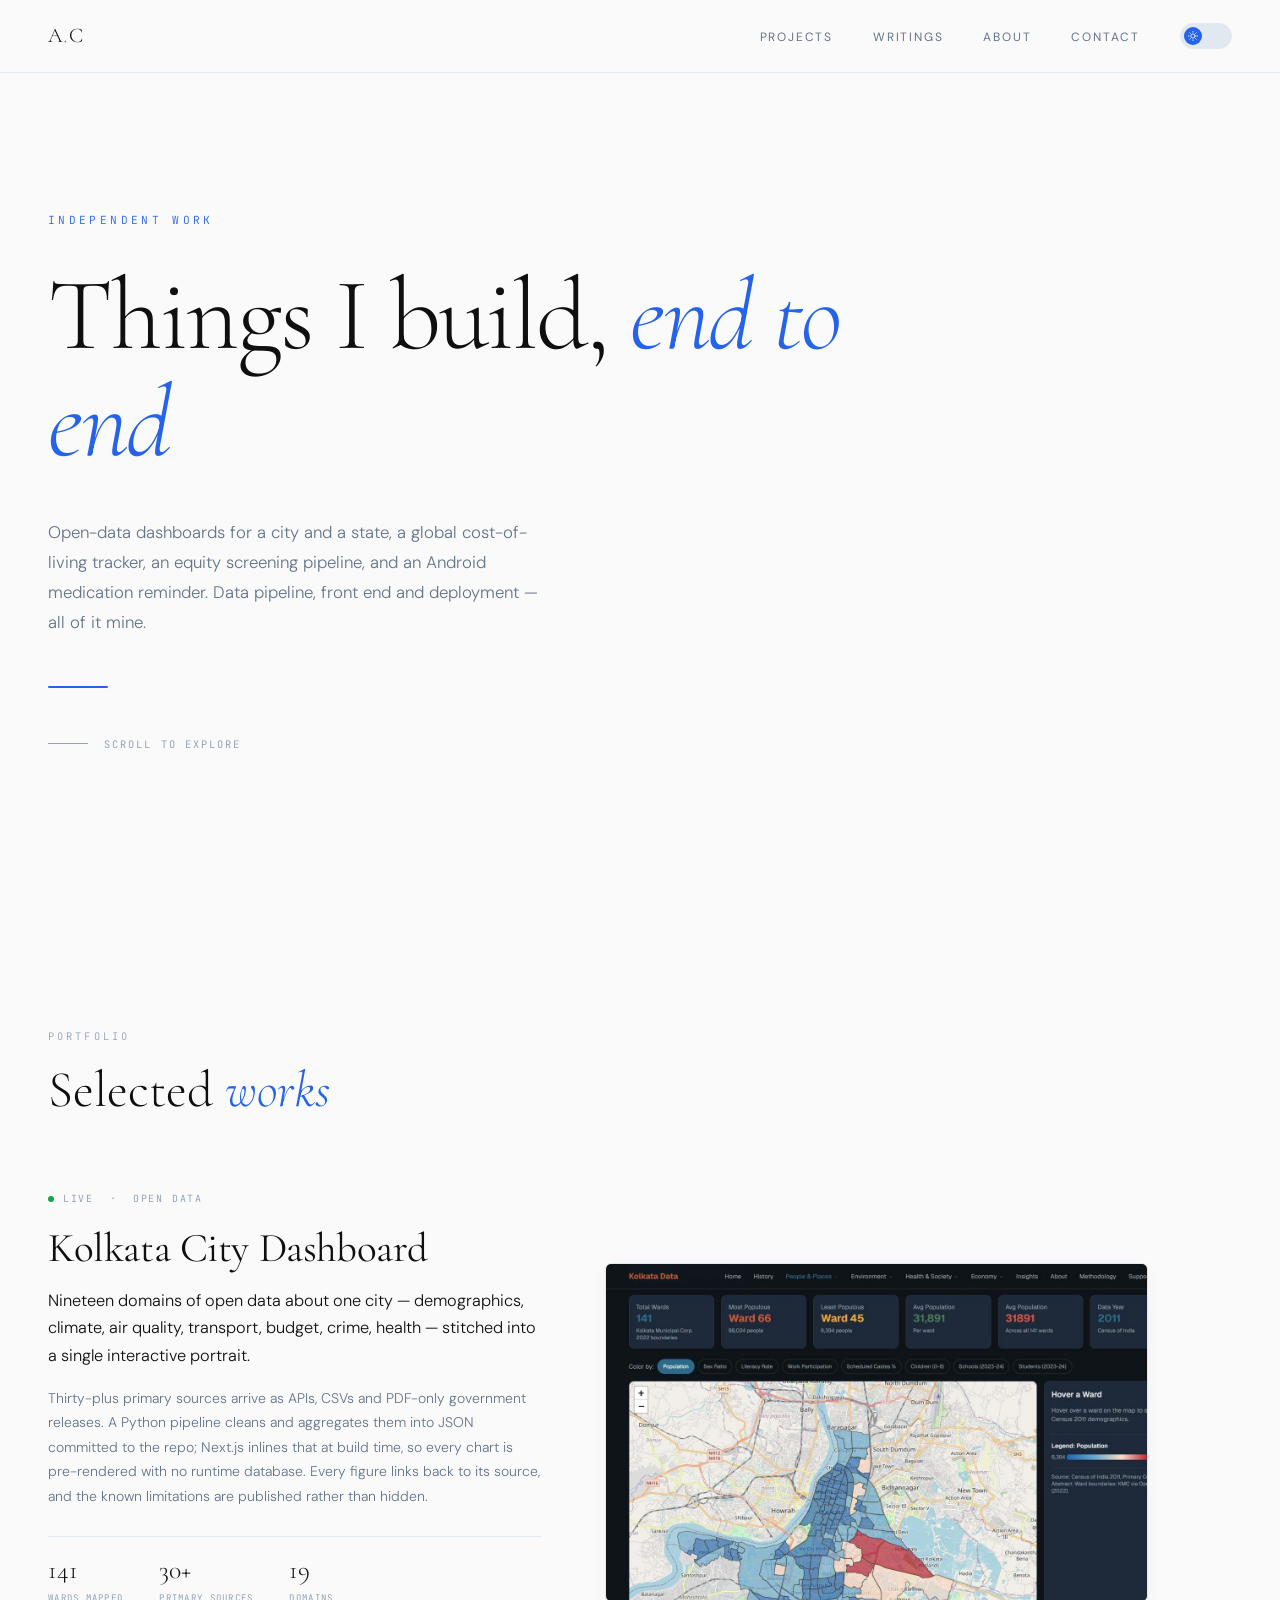
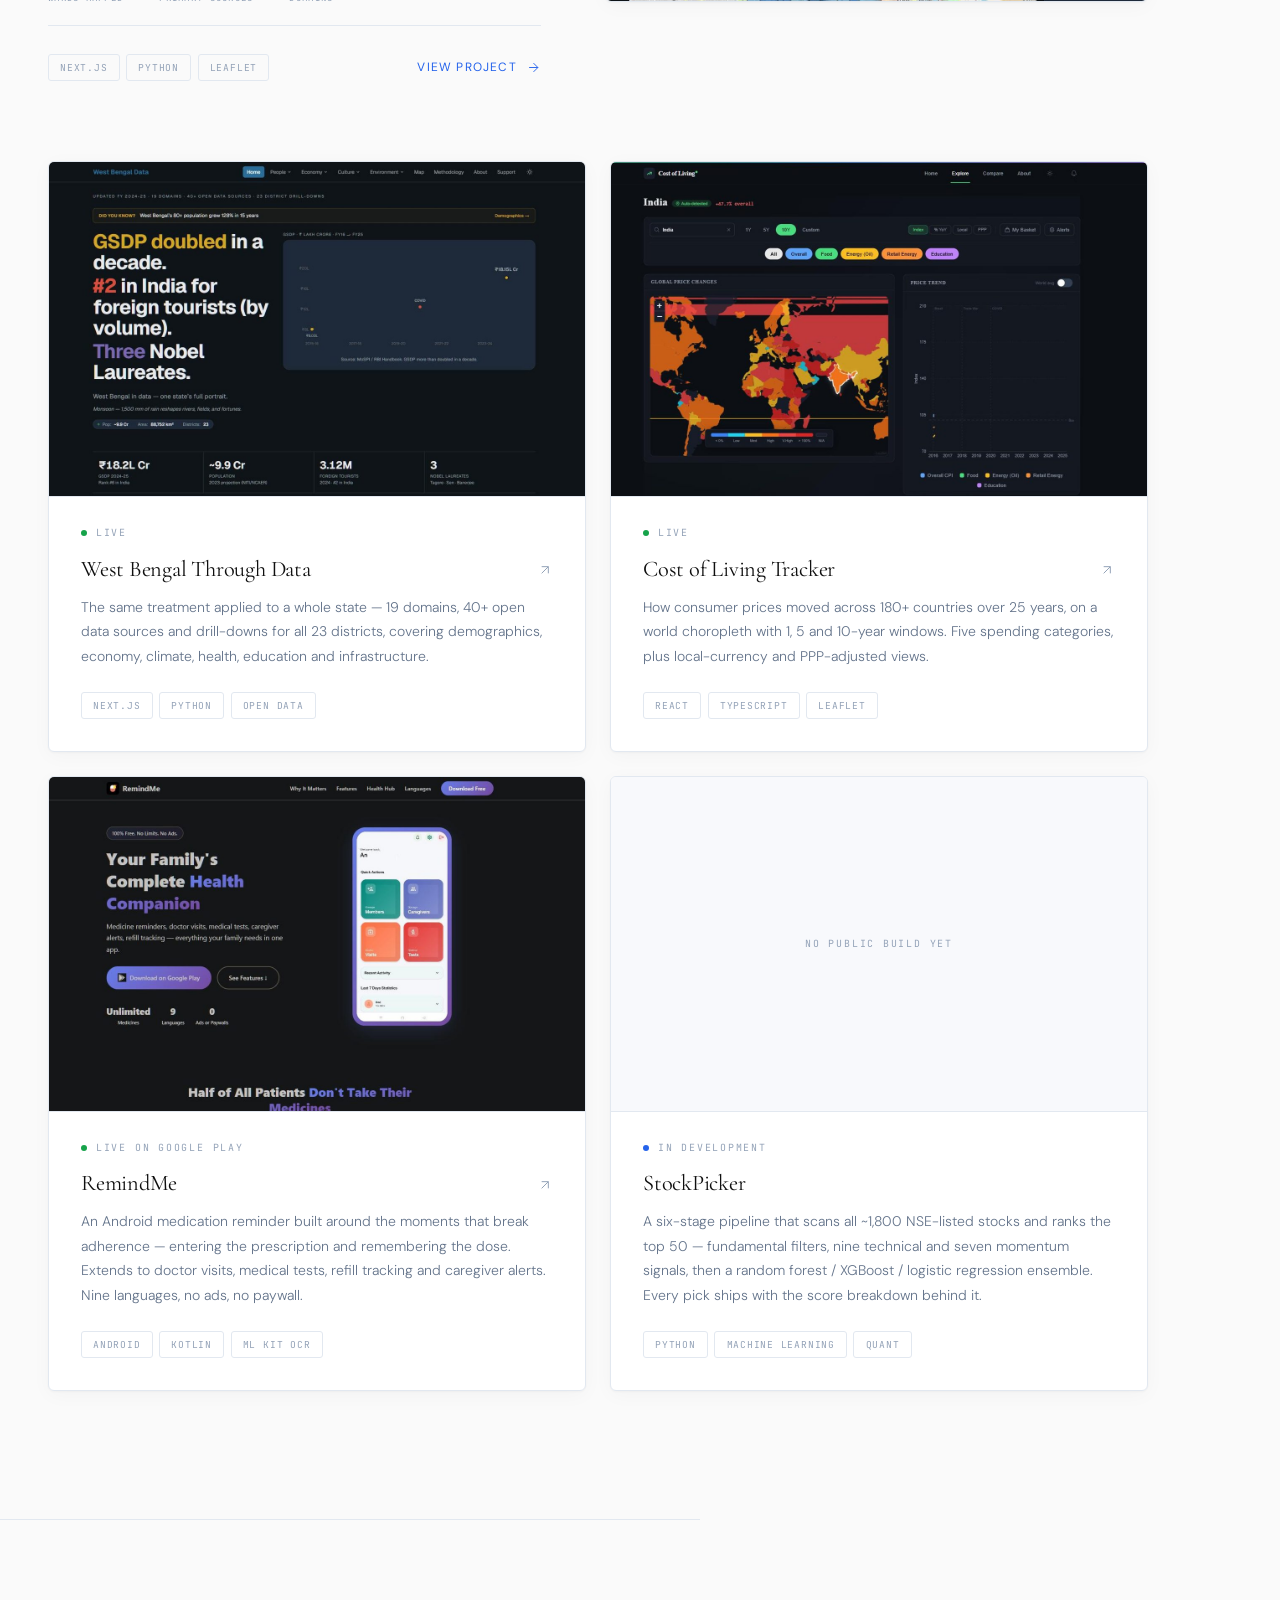
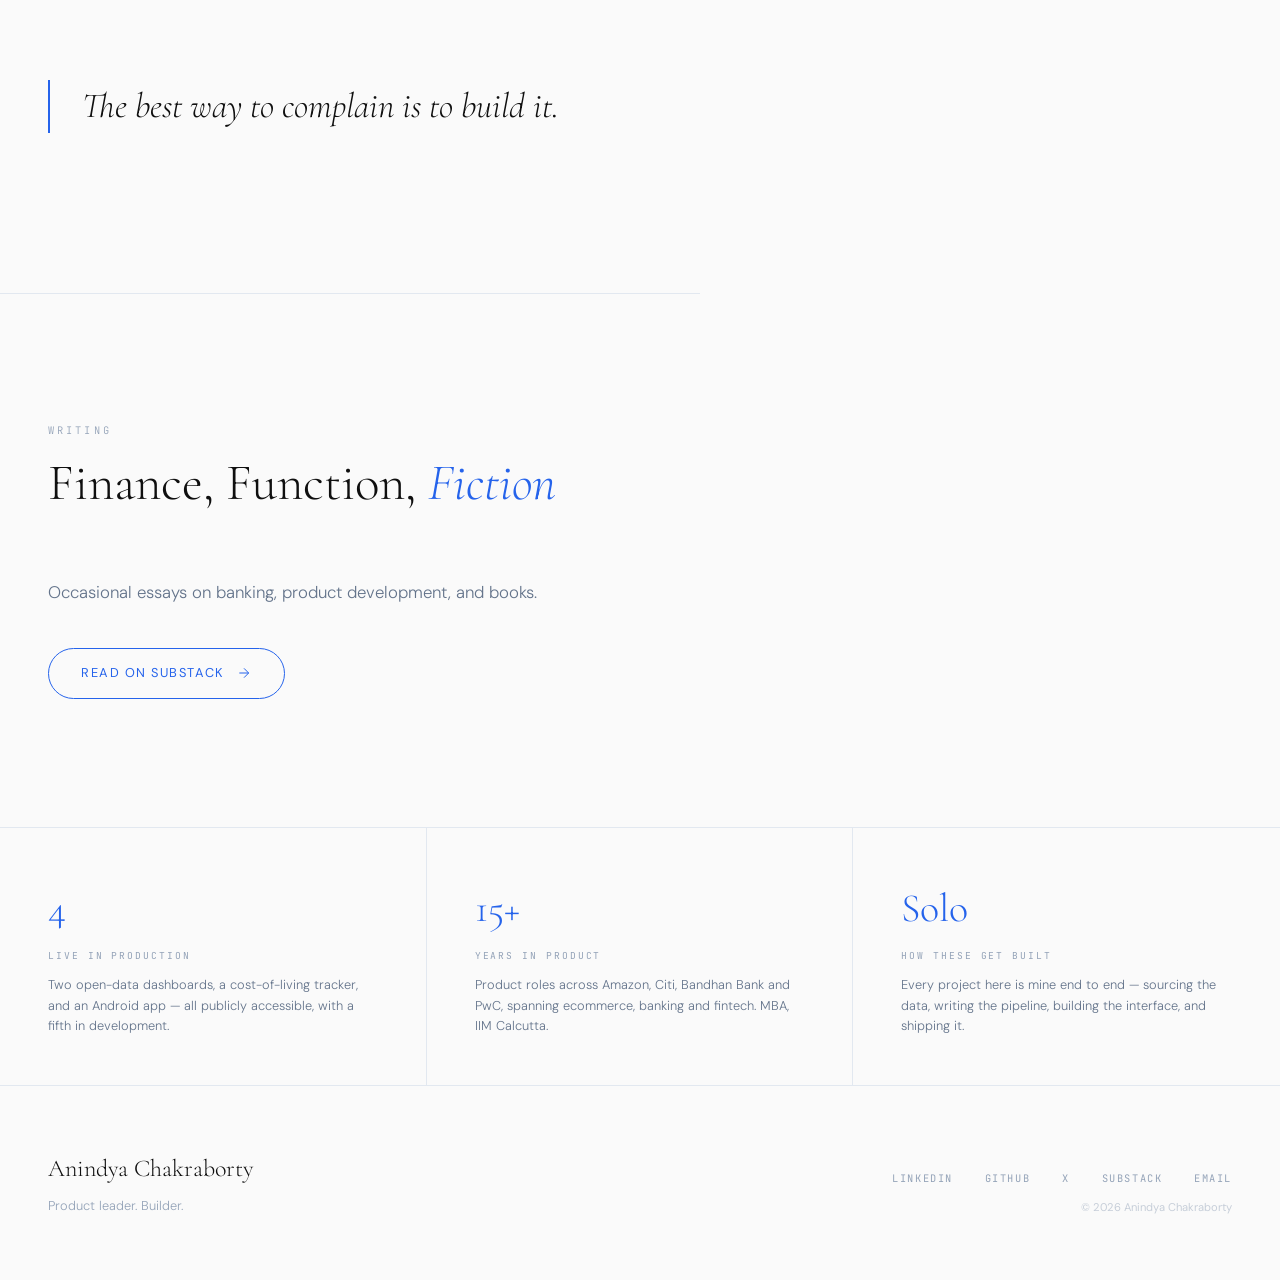
==== commit d69c82e4: "Redesign project cards, fix broken links and inaccurate claims Add real screenshots of all four ship" ====
--- a/index.html
+++ b/index.html
@@ -1,13 +1,41 @@
 <!DOCTYPE html>
-<html lang="en" data-theme="light">
+<html lang="en">
 <head>
 <meta charset="UTF-8">
 <meta name="viewport" content="width=device-width, initial-scale=1.0">
-<title>Anindya Chakraborty — Side Projects</title>
+<title>Anindya Chakraborty — Projects</title>
+<meta name="description" content="Independent projects by Anindya Chakraborty: open-data dashboards for Kolkata and West Bengal, a global cost-of-living tracker, an NSE equity screening pipeline, and an Android medication reminder.">
+
+<meta property="og:type" content="website">
+<meta property="og:title" content="Anindya Chakraborty — Projects">
+<meta property="og:description" content="Open-data dashboards, a global cost-of-living tracker, an equity screening pipeline, and an Android medication reminder. Built end to end.">
+<meta property="og:url" content="https://canindya.github.io/projects/">
+<meta property="og:image" content="https://canindya.github.io/projects/assets/kolkata-dashboard.jpg">
+<meta name="twitter:card" content="summary_large_image">
+<meta name="twitter:title" content="Anindya Chakraborty — Projects">
+<meta name="twitter:description" content="Open-data dashboards, a global cost-of-living tracker, an equity screening pipeline, and an Android medication reminder. Built end to end.">
+<meta name="twitter:image" content="https://canindya.github.io/projects/assets/kolkata-dashboard.jpg">
+
+<link rel="icon" href="data:image/svg+xml,%3Csvg xmlns='http://www.w3.org/2000/svg' viewBox='0 0 32 32'%3E%3Crect width='32' height='32' rx='6' fill='%232563eb'/%3E%3Ctext x='16' y='22' font-family='Georgia,serif' font-size='17' fill='%23fff' text-anchor='middle'%3EA%3C/text%3E%3C/svg%3E">
+<meta name="theme-color" content="#fafafa" media="(prefers-color-scheme: light)">
+<meta name="theme-color" content="#09090b" media="(prefers-color-scheme: dark)">
+
+<script>
+  // Set the theme before first paint: saved choice wins, otherwise follow the OS.
+  // Inline and blocking on purpose — deferring this causes a flash of the wrong theme.
+  (function () {
+    var saved = null;
+    try { saved = localStorage.getItem('theme'); } catch (e) {}
+    var theme = saved || (window.matchMedia('(prefers-color-scheme: dark)').matches ? 'dark' : 'light');
+    document.documentElement.setAttribute('data-theme', theme);
+  })();
+</script>
+
 <link href="https://fonts.googleapis.com/css2?family=Cormorant+Garamond:ital,wght@0,300;0,400;0,500;0,600;1,300;1,400&family=DM+Sans:wght@300;400;500&family=JetBrains+Mono:wght@300;400&display=swap" rel="stylesheet">
 <style>
   /* === LIGHT THEME (default) === */
   :root, [data-theme="light"] {
+    color-scheme: light;
     --bg: #fafafa;
     --bg-card: #ffffff;
     --bg-card-hover: #f8f9fc;
@@ -16,15 +44,10 @@
     --text-muted: #64748b;
     --text-dim: #94a3b8;
     --accent: #2563eb;
-    --accent-2: #0ea5e9;
-    --accent-soft: #2563eb10;
-    --accent-glow: #2563eb06;
     --border: #e2e8f0;
     --border-hover: #cbd5e1;
     --card-shadow: 0 1px 3px rgba(0,0,0,0.04), 0 4px 20px rgba(0,0,0,0.03);
     --card-shadow-hover: 0 4px 12px rgba(37,99,235,0.08), 0 12px 40px rgba(0,0,0,0.06);
-    --card-glow: 0 0 40px rgba(37,99,235,0.06);
-    --noise-opacity: 0.015;
     --serif: 'Cormorant Garamond', Georgia, serif;
     --sans: 'DM Sans', system-ui, sans-serif;
     --mono: 'JetBrains Mono', monospace;
@@ -32,6 +55,7 @@
 
   /* === DARK THEME === */
   [data-theme="dark"] {
+    color-scheme: dark;
     --bg: #09090b;
     --bg-card: #111114;
     --bg-card-hover: #16161a;
@@ -40,19 +64,24 @@
     --text-muted: #8b8fa3;
     --text-dim: #525669;
     --accent: #60a5fa;
-    --accent-2: #38bdf8;
-    --accent-soft: #60a5fa18;
-    --accent-glow: #60a5fa10;
     --border: #1e1e24;
     --border-hover: #2a2a34;
     --card-shadow: none;
     --card-shadow-hover: 0 4px 20px rgba(96,165,250,0.06);
-    --card-glow: 0 0 60px rgba(96,165,250,0.05);
-    --noise-opacity: 0.025;
   }
 
   *, *::before, *::after { margin: 0; padding: 0; box-sizing: border-box; }
   html { scroll-behavior: smooth; }
+
+  @media (prefers-reduced-motion: reduce) {
+    html { scroll-behavior: auto; }
+    *, *::before, *::after {
+      animation-duration: 0.01ms !important;
+      animation-iteration-count: 1 !important;
+      transition-duration: 0.01ms !important;
+    }
+    [data-animate], .reveal { opacity: 1 !important; transform: none !important; }
+  }
 
   body {
     font-family: var(--sans);
@@ -66,136 +95,24 @@
 
   ::selection { background: var(--accent); color: var(--bg); }
 
-  /* === PAGE LOADER === */
-  .page-loader {
-    position: fixed;
-    inset: 0;
-    background: var(--bg);
-    z-index: 10000;
-    display: flex;
-    align-items: center;
-    justify-content: center;
-    transition: opacity 0.6s ease, visibility 0.6s ease;
-  }
-
-  .page-loader.done {
-    opacity: 0;
-    visibility: hidden;
-    pointer-events: none;
-  }
-
-  .loader-logo {
-    font-family: var(--serif);
-    font-size: 2rem;
-    font-weight: 300;
-    letter-spacing: 0.1em;
-    color: var(--text);
-    opacity: 0;
-    transform: scale(0.95);
-    animation: loaderReveal 0.8s 0.1s ease forwards;
-  }
-
-  .loader-logo span { color: var(--accent); font-style: italic; }
-
-  @keyframes loaderReveal {
-    to { opacity: 1; transform: scale(1); }
-  }
-
   /* === SCROLL PROGRESS === */
   .scroll-progress {
     position: fixed;
     top: 0; left: 0;
     width: 0%; height: 2px;
-    background: linear-gradient(90deg, var(--accent), var(--accent-2));
+    background: var(--accent);
     z-index: 200;
     transition: width 0.1s linear;
   }
 
-  /* === NOISE OVERLAY === */
-  body::before {
-    content: '';
-    position: fixed;
-    top: 0; left: 0; width: 100%; height: 100%;
-    background-image: url("data:image/svg+xml,%3Csvg viewBox='0 0 256 256' xmlns='http://www.w3.org/2000/svg'%3E%3Cfilter id='noise'%3E%3CfeTurbulence type='fractalNoise' baseFrequency='0.9' numOctaves='4' stitchTiles='stitch'/%3E%3C/filter%3E%3Crect width='100%25' height='100%25' filter='url(%23noise)' opacity='0.04'/%3E%3C/svg%3E");
-    opacity: var(--noise-opacity);
-    pointer-events: none;
-    z-index: 9999;
-    transition: opacity 0.5s;
-  }
-
-  /* === AMBIENT ORBS === */
-  .ambient-wrap {
-    position: fixed;
-    inset: 0;
-    pointer-events: none;
-    z-index: 0;
-    overflow: hidden;
-  }
-
-  .orb {
-    position: absolute;
-    border-radius: 50%;
-    filter: blur(80px);
-    opacity: 0.4;
-    transition: background 0.5s;
-  }
-
-  .orb-1 {
-    width: 60vw; height: 60vw;
-    top: -20%; left: -15%;
-    background: var(--accent-glow);
-    animation: orbFloat1 25s ease-in-out infinite alternate;
-  }
-
-  .orb-2 {
-    width: 40vw; height: 40vw;
-    bottom: -10%; right: -10%;
-    background: var(--accent-glow);
-    animation: orbFloat2 20s ease-in-out infinite alternate;
-  }
-
-  .orb-3 {
-    width: 30vw; height: 30vw;
-    top: 40%; left: 50%;
-    background: var(--accent-glow);
-    animation: orbFloat3 30s ease-in-out infinite alternate;
-  }
-
-  @keyframes orbFloat1 {
-    0% { transform: translate(0,0) scale(1); }
-    100% { transform: translate(10vw, 5vh) scale(1.15); }
-  }
-  @keyframes orbFloat2 {
-    0% { transform: translate(0,0) scale(1); }
-    100% { transform: translate(-8vw, -3vh) scale(1.1); }
-  }
-  @keyframes orbFloat3 {
-    0% { transform: translate(0,0) scale(1); }
-    100% { transform: translate(5vw, -8vh) scale(0.9); }
-  }
-
-  /* === CURSOR GLOW === */
-  .cursor-glow {
-    position: fixed;
-    width: 400px; height: 400px;
-    border-radius: 50%;
-    background: radial-gradient(circle, var(--accent-soft) 0%, transparent 70%);
-    pointer-events: none;
-    z-index: 1;
-    transform: translate(-50%, -50%);
-    opacity: 0;
-    transition: opacity 0.4s ease;
-  }
-
-  body:hover .cursor-glow { opacity: 1; }
-
   /* === GLOBAL TRANSITIONS === */
-  nav, .project-card, .meta-block, .about-cell, .philosophy blockquote,
+  nav, .project-card, .about-cell, .philosophy blockquote,
   .philosophy .attribution, .footer-left .footer-name, .footer-left .footer-desc,
   .footer-copy, .section-label, .section-title, .hero-title, .hero-sub,
-  .project-content h3, .project-tagline, .project-desc, .meta-label, .meta-value,
+  .project-card h3, .featured-body h3, .project-desc, .project-lede,
+  .project-facts, .fact-num, .fact-label, .project-eyebrow,
   .about-cell .stat, .about-cell .stat-label, .about-cell .stat-desc, .tag,
-  .footer-links a, .project-number {
+  .footer-links a {
     transition: background 0.5s ease, color 0.5s ease, border-color 0.5s ease, box-shadow 0.5s ease;
   }
 
@@ -251,7 +168,7 @@
     position: absolute;
     bottom: -4px; left: 0;
     width: 0; height: 1px;
-    background: linear-gradient(90deg, var(--accent), var(--accent-2));
+    background: var(--accent);
     transition: width 0.4s cubic-bezier(0.25, 0.46, 0.45, 0.94);
   }
 
@@ -404,10 +321,7 @@
   .hero-title em {
     font-style: italic;
     font-weight: 300;
-    background: linear-gradient(135deg, var(--accent), var(--accent-2));
-    -webkit-background-clip: text;
-    -webkit-text-fill-color: transparent;
-    background-clip: text;
+    color: var(--accent);
   }
 
   .hero-sub {
@@ -423,7 +337,7 @@
 
   .hero-rule {
     width: 60px; height: 2px;
-    background: linear-gradient(90deg, var(--accent), var(--accent-2));
+    background: var(--accent);
     margin-top: 3rem;
     opacity: 0;
     animation: fadeSlideUp 1s 1.5s ease forwards;
@@ -456,7 +370,7 @@
     position: absolute;
     top: 0; left: -100%;
     width: 100%; height: 100%;
-    background: linear-gradient(90deg, var(--accent), var(--accent-2));
+    background: var(--accent);
     animation: scrollPulse 2s ease-in-out infinite;
   }
 
@@ -490,10 +404,7 @@
 
   .section-title em {
     font-style: italic;
-    background: linear-gradient(135deg, var(--accent), var(--accent-2));
-    -webkit-background-clip: text;
-    -webkit-text-fill-color: transparent;
-    background-clip: text;
+    color: var(--accent);
   }
 
   /* === REVEAL ANIMATIONS === */
@@ -508,179 +419,266 @@
     transform: translateY(0);
   }
 
-  /* === PROJECT CARDS === */
-  .projects-grid {
-    display: grid;
-    grid-template-columns: 1fr;
-    gap: 2rem;
+  /* === PROJECTS === */
+  .projects-wrap {
     max-width: 1100px;
-  }
-
-  .project-card {
-    background: var(--bg-card);
-    border: 1px solid var(--border);
-    border-radius: 4px;
-    padding: 3rem;
-    display: grid;
-    grid-template-columns: 1fr 1fr;
-    gap: 3rem;
-    align-items: start;
-    position: relative;
-    overflow: hidden;
-    opacity: 0;
-    transform: translateY(30px);
-    box-shadow: var(--card-shadow);
-  }
-
-  .project-card.visible {
+    display: flex;
+    flex-direction: column;
+    gap: 5rem;
+  }
+
+  [data-animate] { opacity: 0; transform: translateY(24px); }
+
+  [data-animate].visible {
     opacity: 1;
     transform: translateY(0);
-    transition: opacity 0.8s cubic-bezier(0.16, 1, 0.3, 1), transform 0.8s cubic-bezier(0.16, 1, 0.3, 1), background 0.5s, border-color 0.5s, box-shadow 0.5s;
-  }
-
-  .project-card::before {
-    content: '';
-    position: absolute;
-    top: 0; left: 0;
-    width: 3px; height: 0;
-    background: linear-gradient(180deg, var(--accent), var(--accent-2));
-    transition: height 0.6s cubic-bezier(0.25, 0.46, 0.45, 0.94);
-  }
-
-  .project-card::after {
-    content: '';
-    position: absolute;
-    inset: 0;
-    border-radius: 4px;
-    opacity: 0;
-    transition: opacity 0.5s ease;
-    pointer-events: none;
-    background: radial-gradient(600px circle at var(--mouse-x, 50%) var(--mouse-y, 50%), var(--accent-soft), transparent 40%);
-  }
-
-  .project-card:hover {
-    background: var(--bg-card-hover);
-    border-color: var(--border-hover);
-    transform: translateY(-4px);
-    box-shadow: var(--card-shadow-hover), var(--card-glow);
-  }
-
-  .project-card:hover::before { height: 100%; }
-  .project-card:hover::after { opacity: 1; }
-
-  .project-number {
-    font-family: var(--serif);
-    font-size: 5rem;
-    font-weight: 300;
-    color: var(--accent);
-    opacity: 0.12;
-    line-height: 1;
-    position: absolute;
-    top: 1.5rem; right: 2rem;
-    transition: opacity 0.4s;
-  }
-
-  .project-card:hover .project-number { opacity: 0.2; }
-
-  .project-content h3 {
-    font-family: var(--serif);
-    font-size: 2rem;
+    transition: opacity 0.7s cubic-bezier(0.16, 1, 0.3, 1), transform 0.7s cubic-bezier(0.16, 1, 0.3, 1);
+  }
+
+  /* -- shared -- */
+  .project-eyebrow {
+    display: inline-flex;
+    align-items: center;
+    gap: 0.55rem;
+    font-family: var(--mono);
+    font-size: 0.62rem;
     font-weight: 400;
-    margin-bottom: 0.5rem;
-    letter-spacing: -0.01em;
-  }
-
-  .project-tagline {
-    font-size: 0.85rem;
-    color: var(--accent);
-    font-weight: 400;
-    letter-spacing: 0.05em;
-    margin-bottom: 1.5rem;
-  }
+    letter-spacing: 0.18em;
+    text-transform: uppercase;
+    color: var(--text-dim);
+  }
+
+  .status-dot {
+    width: 6px; height: 6px;
+    border-radius: 50%;
+    background: #16a34a;
+    flex-shrink: 0;
+  }
+
+  [data-theme="dark"] .status-dot { background: #4ade80; }
+  .status-dot.building { background: var(--accent); }
 
   .project-desc {
-    font-size: 0.9rem;
+    font-size: 0.875rem;
     font-weight: 300;
     color: var(--text-muted);
-    line-height: 1.8;
-    margin-bottom: 2rem;
-  }
-
-  .project-tags { display: flex; flex-wrap: wrap; gap: 0.5rem; }
+    line-height: 1.75;
+  }
+
+  .project-tags { display: flex; flex-wrap: wrap; gap: 0.4rem; }
 
   .tag {
     font-family: var(--mono);
     font-size: 0.6rem;
-    letter-spacing: 0.1em;
+    letter-spacing: 0.08em;
     text-transform: uppercase;
-    padding: 0.4rem 0.8rem;
+    padding: 0.3rem 0.7rem;
     border: 1px solid var(--border);
     color: var(--text-dim);
-    border-radius: 100px;
-    transition: all 0.3s;
-  }
-
-  .project-card:hover .tag {
-    border-color: var(--border-hover);
-    color: var(--text-muted);
-  }
-
-  .project-meta { display: flex; flex-direction: column; gap: 1.5rem; }
-
-  .meta-block { padding: 1.25rem 0; border-bottom: 1px solid var(--border); }
-  .meta-block:last-child { border-bottom: none; }
-
-  .meta-label {
-    font-family: var(--mono);
-    font-size: 0.6rem;
-    letter-spacing: 0.2em;
-    text-transform: uppercase;
-    color: var(--text-dim);
-    margin-bottom: 0.5rem;
-  }
-
-  .meta-value { font-size: 0.85rem; font-weight: 300; color: var(--text-muted); line-height: 1.6; }
-
-  .status-badge {
-    display: inline-flex;
-    align-items: center;
-    gap: 0.5rem;
-    font-family: var(--mono);
-    font-size: 0.65rem;
-    letter-spacing: 0.1em;
-    text-transform: uppercase;
-  }
-
-  .status-dot {
-    width: 6px; height: 6px;
-    border-radius: 50%;
-    background: #5cb85c;
-    animation: pulse 2s ease-in-out infinite;
-    box-shadow: 0 0 8px rgba(92,184,92,0.4);
-  }
-
-  .status-dot.concept { background: var(--accent); box-shadow: 0 0 8px var(--accent-soft); }
-
-  @keyframes pulse { 0%, 100% { opacity: 1; } 50% { opacity: 0.4; } }
+    border-radius: 3px;
+    white-space: nowrap;
+  }
 
   .project-link {
     display: inline-flex;
     align-items: center;
-    gap: 0.75rem;
+    gap: 0.6rem;
     font-size: 0.75rem;
     font-weight: 400;
     letter-spacing: 0.1em;
     text-transform: uppercase;
     color: var(--accent);
     text-decoration: none;
-    margin-top: 1rem;
-    transition: gap 0.3s;
-  }
-
-  .project-link:hover { gap: 1.2rem; }
-
-  .project-link svg { width: 16px; height: 16px; stroke: currentColor; transition: transform 0.3s; }
-  .project-link:hover svg { transform: translateX(2px); }
+  }
+
+  .project-link svg { width: 15px; height: 15px; stroke: currentColor; transition: transform 0.3s; }
+  .project-link:hover svg { transform: translateX(4px); }
+
+  /* -- featured -- */
+  .project-featured {
+    display: grid;
+    grid-template-columns: 1fr 1.1fr;
+    gap: 4rem;
+    align-items: center;
+  }
+
+  .project-featured.no-visual { grid-template-columns: 1fr; max-width: 720px; }
+  .project-featured.no-visual .project-visual { display: none; }
+
+  .featured-body h3 {
+    font-family: var(--serif);
+    font-size: clamp(1.9rem, 3.2vw, 2.6rem);
+    font-weight: 400;
+    letter-spacing: -0.01em;
+    line-height: 1.15;
+    margin: 1rem 0 0.9rem;
+  }
+
+  .project-lede {
+    font-size: 1.02rem;
+    font-weight: 300;
+    color: var(--text);
+    line-height: 1.7;
+    margin-bottom: 1rem;
+  }
+
+  .project-facts {
+    display: flex;
+    gap: 2.25rem;
+    list-style: none;
+    margin: 1.75rem 0;
+    padding: 1.25rem 0;
+    border-top: 1px solid var(--border);
+    border-bottom: 1px solid var(--border);
+  }
+
+  .fact-num {
+    font-family: var(--serif);
+    font-size: 1.6rem;
+    font-weight: 300;
+    color: var(--text);
+    line-height: 1;
+  }
+
+  .fact-label {
+    font-family: var(--mono);
+    font-size: 0.57rem;
+    letter-spacing: 0.14em;
+    text-transform: uppercase;
+    color: var(--text-dim);
+    margin-top: 0.5rem;
+  }
+
+  .featured-foot {
+    display: flex;
+    flex-wrap: wrap;
+    align-items: center;
+    justify-content: space-between;
+    gap: 1.5rem;
+    margin-top: 1.75rem;
+  }
+
+  .project-visual {
+    position: relative;
+    aspect-ratio: 16 / 10;
+    border: 1px solid var(--border);
+    border-radius: 6px;
+    overflow: hidden;
+    background: var(--bg-card);
+    box-shadow: var(--card-shadow);
+    transition: border-color 0.5s, box-shadow 0.5s;
+  }
+
+  .project-visual img {
+    display: block;
+    width: 100%; height: 100%;
+    object-fit: cover;
+    object-position: top center;
+  }
+
+  /* -- secondary grid -- */
+  .projects-secondary {
+    display: grid;
+    grid-template-columns: repeat(2, 1fr);
+    gap: 1.5rem;
+  }
+
+  .project-card {
+    display: flex;
+    flex-direction: column;
+    background: var(--bg-card);
+    border: 1px solid var(--border);
+    border-radius: 6px;
+    overflow: hidden;
+    color: inherit;
+    text-decoration: none;
+    box-shadow: var(--card-shadow);
+  }
+
+  .card-thumb {
+    display: block;
+    width: 100%;
+    height: auto;
+    /* Flex items default to min-height:auto, which would pin this to the
+       image's intrinsic 800px height. Let it shrink to the card width. */
+    min-height: 0;
+    flex-shrink: 0;
+    aspect-ratio: 16 / 10;
+    object-fit: cover;
+    object-position: top center;
+    border-bottom: 1px solid var(--border);
+    transition: border-color 0.5s;
+  }
+
+  .card-body {
+    display: flex;
+    flex-direction: column;
+    flex: 1;
+    padding: 1.75rem 2rem 2rem;
+  }
+
+  /* Stand-in for projects with no public build to screenshot. */
+  .card-thumb-none {
+    display: flex;
+    align-items: center;
+    justify-content: center;
+    width: 100%;
+    aspect-ratio: 16 / 10;
+    flex-shrink: 0;
+    border-bottom: 1px solid var(--border);
+    background: var(--bg-card-hover);
+    font-family: var(--mono);
+    font-size: 0.62rem;
+    letter-spacing: 0.18em;
+    text-transform: uppercase;
+    color: var(--text-dim);
+    transition: background 0.5s, border-color 0.5s, color 0.5s;
+  }
+
+  a.project-card {
+    transition: transform 0.35s cubic-bezier(0.16, 1, 0.3, 1), border-color 0.35s, box-shadow 0.35s, background 0.5s;
+  }
+
+  a.project-card:hover {
+    transform: translateY(-3px);
+    background: var(--bg-card-hover);
+    border-color: var(--border-hover);
+    box-shadow: var(--card-shadow-hover);
+  }
+
+  .card-head {
+    display: flex;
+    align-items: flex-start;
+    justify-content: space-between;
+    gap: 1rem;
+    margin: 0.9rem 0 0.75rem;
+  }
+
+  .project-card h3 {
+    font-family: var(--serif);
+    font-size: 1.4rem;
+    font-weight: 400;
+    letter-spacing: -0.01em;
+    line-height: 1.2;
+  }
+
+  .card-arrow {
+    flex-shrink: 0;
+    width: 16px; height: 16px;
+    stroke: var(--text-dim);
+    fill: none;
+    stroke-width: 1.5;
+    margin-top: 0.4rem;
+    transition: stroke 0.3s, transform 0.3s;
+  }
+
+  a.project-card:hover .card-arrow {
+    stroke: var(--accent);
+    transform: translate(3px, -3px);
+  }
+
+  .card-body .project-tags { margin-top: 1.5rem; }
+  .project-card .project-desc { flex: 1; }
 
   /* === PHILOSOPHY === */
   .philosophy {
@@ -699,7 +697,7 @@
     position: relative;
     padding-left: 2rem;
     border-left: 2px solid transparent;
-    border-image: linear-gradient(180deg, var(--accent), var(--accent-2)) 1;
+    border-left-color: var(--accent);
   }
 
   .philosophy .attribution {
@@ -750,7 +748,7 @@
     content: '';
     position: absolute;
     inset: 0;
-    background: linear-gradient(135deg, var(--accent), var(--accent-2));
+    background: var(--accent);
     opacity: 0;
     transition: opacity 0.4s;
     border-radius: inherit;
@@ -791,10 +789,7 @@
     font-family: var(--serif);
     font-size: 2.5rem;
     font-weight: 300;
-    background: linear-gradient(135deg, var(--accent), var(--accent-2));
-    -webkit-background-clip: text;
-    -webkit-text-fill-color: transparent;
-    background-clip: text;
+    color: var(--accent);
     margin-bottom: 0.5rem;
   }
 
@@ -851,7 +846,7 @@
     position: absolute;
     bottom: -2px; left: 0;
     width: 0; height: 1px;
-    background: linear-gradient(90deg, var(--accent), var(--accent-2));
+    background: var(--accent);
     transition: width 0.3s ease;
   }
 
@@ -871,6 +866,13 @@
   }
 
   /* === RESPONSIVE === */
+  @media (max-width: 940px) {
+    .project-featured { grid-template-columns: 1fr; gap: 2.5rem; }
+    .project-featured .project-visual { order: -1; }
+    .projects-secondary { grid-template-columns: 1fr; }
+    .projects-wrap { gap: 3.5rem; }
+  }
+
   @media (max-width: 768px) {
     nav { padding: 1.2rem 1.5rem; }
     .nav-links { display: none; }
@@ -878,8 +880,9 @@
     .mobile-menu { display: flex; }
     .hero { padding: 0 1.5rem; min-height: 100svh; }
     section { padding: 5rem 1.5rem; }
-    .project-card { grid-template-columns: 1fr; padding: 2rem; }
-    .project-number { font-size: 3rem; top: 1rem; right: 1.5rem; }
+    .card-body { padding: 1.5rem 1.75rem 1.75rem; }
+    .project-facts { gap: 1.5rem; }
+    .featured-foot { flex-direction: column; align-items: flex-start; gap: 1.25rem; }
     .about-strip { grid-template-columns: 1fr; }
     .about-cell { border-right: none; border-bottom: 1px solid var(--border); }
     .about-cell:last-child { border-bottom: none; }
@@ -894,23 +897,8 @@
 </head>
 <body>
 
-<!-- PAGE LOADER -->
-<div class="page-loader" id="pageLoader">
-  <div class="loader-logo">A<span>.</span>C</div>
-</div>
-
 <!-- SCROLL PROGRESS -->
 <div class="scroll-progress" id="scrollProgress"></div>
-
-<!-- CURSOR GLOW -->
-<div class="cursor-glow" id="cursorGlow"></div>
-
-<!-- AMBIENT ORBS -->
-<div class="ambient-wrap">
-  <div class="orb orb-1"></div>
-  <div class="orb orb-2"></div>
-  <div class="orb orb-3"></div>
-</div>
 
 <!-- NAV -->
 <nav id="mainNav">
@@ -946,10 +934,10 @@
 
 <!-- HERO -->
 <section class="hero">
-  <div class="hero-eyebrow">Side Projects — 2025 / 2026</div>
-  <h1 class="hero-title">Things I build <em>after hours</em></h1>
+  <div class="hero-eyebrow">Independent Work</div>
+  <h1 class="hero-title">Things I build, <em>end to end</em></h1>
   <p class="hero-sub">
-    A curated collection of ideas shaped at the intersection of fintech domain expertise, product intuition, and a stubborn belief that one person with the right tools can build something meaningful.
+    Open-data dashboards for a city and a state, a global cost-of-living tracker, an equity screening pipeline, and an Android medication reminder. Data pipeline, front end and deployment — all of it mine.
   </p>
   <div class="hero-rule"></div>
   <div class="scroll-hint">
@@ -963,214 +951,128 @@
   <div class="section-label reveal">Portfolio</div>
   <h2 class="section-title reveal">Selected <em>works</em></h2>
 
-  <div class="projects-grid">
-
-    <!-- PROJECT 01 -->
-    <div class="project-card" data-animate>
-      <div class="project-number">01</div>
-      <div class="project-content">
-        <h3>RemindMe</h3>
-        <div class="project-tagline">Medication, simplified.</div>
+  <div class="projects-wrap">
+
+    <!-- FEATURED -->
+    <article class="project-featured" data-animate>
+      <div class="featured-body">
+        <div class="project-eyebrow"><span class="status-dot"></span>Live &nbsp;·&nbsp; Open data</div>
+        <h3>Kolkata City Dashboard</h3>
+        <p class="project-lede">
+          Nineteen domains of open data about one city — demographics, climate, air quality, transport, budget, crime, health — stitched into a single interactive portrait.
+        </p>
         <p class="project-desc">
-          A HIPAA-compliant Android medication reminder that makes adherence effortless. Scan prescriptions with ML Kit OCR, add meds via voice, and never miss a dose. Built entirely with AI-assisted development to prove what one person and the right tools can ship.
+          Thirty-plus primary sources arrive as APIs, CSVs and PDF-only government releases. A Python pipeline cleans and aggregates them into JSON committed to the repo; Next.js inlines that at build time, so every chart is pre-rendered with no runtime database. Every figure links back to its source, and the known limitations are published rather than hidden.
         </p>
-        <div class="project-tags">
-          <span class="tag">Android</span>
-          <span class="tag">ML Kit OCR</span>
-          <span class="tag">Voice Input</span>
-          <span class="tag">HIPAA</span>
-          <span class="tag">Freemium</span>
+        <ul class="project-facts">
+          <li>
+            <div class="fact-num">141</div>
+            <div class="fact-label">Wards mapped</div>
+          </li>
+          <li>
+            <div class="fact-num">30+</div>
+            <div class="fact-label">Primary sources</div>
+          </li>
+          <li>
+            <div class="fact-num">19</div>
+            <div class="fact-label">Domains</div>
+          </li>
+        </ul>
+        <div class="featured-foot">
+          <div class="project-tags">
+            <span class="tag">Next.js</span>
+            <span class="tag">Python</span>
+            <span class="tag">Leaflet</span>
+          </div>
+          <a href="https://kolkata.datacarta.in/" target="_blank" rel="noopener" class="project-link">
+            View project
+            <svg viewBox="0 0 24 24" fill="none" stroke-width="1.5"><path d="M5 12h14M12 5l7 7-7 7"/></svg>
+          </a>
         </div>
-        <a href="https://remindme-ad455.web.app" target="_blank" class="project-link">
-          View project
-          <svg viewBox="0 0 24 24" fill="none" stroke-width="1.5"><path d="M5 12h14M12 5l7 7-7 7"/></svg>
-        </a>
       </div>
-      <div class="project-meta">
-        <div class="meta-block">
-          <div class="meta-label">Status</div>
-          <div class="meta-value">
-            <span class="status-badge">
-              <span class="status-dot"></span>
-              Live
-            </span>
+      <figure class="project-visual">
+        <img src="assets/kolkata-dashboard.jpg" width="1280" height="800" alt="The Kolkata City Dashboard ward map: an interactive choropleth of all 141 municipal wards coloured by population, with summary tiles above it.">
+      </figure>
+    </article>
+
+    <!-- SECONDARY -->
+    <div class="projects-secondary">
+
+      <a class="project-card" data-animate href="https://westbengal.datacarta.in/" target="_blank" rel="noopener">
+        <img class="card-thumb" src="assets/westbengal-dashboard.jpg" width="1280" height="800" loading="lazy" alt="The West Bengal State Dashboard home page, showing a GSDP trend chart and state summary figures.">
+        <div class="card-body">
+          <div class="project-eyebrow"><span class="status-dot"></span>Live</div>
+          <div class="card-head">
+            <h3>West Bengal Through Data</h3>
+            <svg class="card-arrow" viewBox="0 0 24 24"><path d="M7 17L17 7M7 7h10v10"/></svg>
+          </div>
+          <p class="project-desc">
+            The same treatment applied to a whole state — 19 domains, 40+ open data sources and drill-downs for all 23 districts, covering demographics, economy, climate, health, education and infrastructure.
+          </p>
+          <div class="project-tags">
+            <span class="tag">Next.js</span>
+            <span class="tag">Python</span>
+            <span class="tag">Open Data</span>
           </div>
         </div>
-        <div class="meta-block">
-          <div class="meta-label">The Insight</div>
-          <div class="meta-value">Medication non-adherence costs $500B annually. Existing apps are cluttered and assume tech-savvy users. RemindMe strips it back — scan, set, forget.</div>
+      </a>
+
+      <a class="project-card" data-animate href="https://canindya.github.io/price-rise/" target="_blank" rel="noopener">
+        <img class="card-thumb" src="assets/cost-of-living.jpg" width="1280" height="800" loading="lazy" alt="The Cost of Living Tracker explore view: a world choropleth of price changes beside a multi-category price trend chart.">
+        <div class="card-body">
+          <div class="project-eyebrow"><span class="status-dot"></span>Live</div>
+          <div class="card-head">
+            <h3>Cost of Living Tracker</h3>
+            <svg class="card-arrow" viewBox="0 0 24 24"><path d="M7 17L17 7M7 7h10v10"/></svg>
+          </div>
+          <p class="project-desc">
+            How consumer prices moved across 180+ countries over 25 years, on a world choropleth with 1, 5 and 10-year windows. Five spending categories, plus local-currency and PPP-adjusted views.
+          </p>
+          <div class="project-tags">
+            <span class="tag">React</span>
+            <span class="tag">TypeScript</span>
+            <span class="tag">Leaflet</span>
+          </div>
         </div>
-        <div class="meta-block">
-          <div class="meta-label">What's Next</div>
-          <div class="meta-value">Multi-patient support for caregivers, cloud backup, and a premium tier. Exploring partnerships with pharmacy chains.</div>
+      </a>
+
+      <a class="project-card" data-animate href="https://remindme-ad455.web.app" target="_blank" rel="noopener">
+        <img class="card-thumb" src="assets/remindme.jpg" width="1280" height="800" loading="lazy" alt="The RemindMe landing page, showing the Android app's home screen with quick actions for members, caregivers, doctor visits and medical tests.">
+        <div class="card-body">
+          <div class="project-eyebrow"><span class="status-dot"></span>Live on Google Play</div>
+          <div class="card-head">
+            <h3>RemindMe</h3>
+            <svg class="card-arrow" viewBox="0 0 24 24"><path d="M7 17L17 7M7 7h10v10"/></svg>
+          </div>
+          <p class="project-desc">
+            An Android medication reminder built around the moments that break adherence — entering the prescription and remembering the dose. Extends to doctor visits, medical tests, refill tracking and caregiver alerts. Nine languages, no ads, no paywall.
+          </p>
+          <div class="project-tags">
+            <span class="tag">Android</span>
+            <span class="tag">Kotlin</span>
+            <span class="tag">ML Kit OCR</span>
+          </div>
+        </div>
+      </a>
+
+      <div class="project-card" data-animate>
+        <div class="card-thumb-none">No public build yet</div>
+        <div class="card-body">
+          <div class="project-eyebrow"><span class="status-dot building"></span>In development</div>
+          <div class="card-head">
+            <h3>StockPicker</h3>
+          </div>
+          <p class="project-desc">
+            A six-stage pipeline that scans all ~1,800 NSE-listed stocks and ranks the top 50 — fundamental filters, nine technical and seven momentum signals, then a random forest / XGBoost / logistic regression ensemble. Every pick ships with the score breakdown behind it.
+          </p>
+          <div class="project-tags">
+            <span class="tag">Python</span>
+            <span class="tag">Machine Learning</span>
+            <span class="tag">Quant</span>
+          </div>
         </div>
       </div>
-    </div>
-
-    <!-- PROJECT 02 -->
-    <div class="project-card" data-animate>
-      <div class="project-number">02</div>
-      <div class="project-content">
-        <h3>StockPicker</h3>
-        <div class="project-tagline">1,800 stocks in. 50 out.</div>
-        <p class="project-desc">
-          A six-stage analysis pipeline that scans every stock on NSE — combining fundamental screening, technical signals, quant momentum scoring, and a three-model ML ensemble — to surface the 50 stocks most likely to grow. Includes a full web UI with deep-dive profiles, portfolio builder, swing trade setups, paper trading, and exportable reports.
-        </p>
-        <div class="project-tags">
-          <span class="tag">Python</span>
-          <span class="tag">Machine Learning</span>
-          <span class="tag">NSE / Indian Markets</span>
-          <span class="tag">Quant</span>
-          <span class="tag">Full-Stack</span>
-        </div>
-      </div>
-      <div class="project-meta">
-        <div class="meta-block">
-          <div class="meta-label">Status</div>
-          <div class="meta-value">
-            <span class="status-badge">
-              <span class="status-dot"></span>
-              Active Development
-            </span>
-          </div>
-        </div>
-        <div class="meta-block">
-          <div class="meta-label">The Insight</div>
-          <div class="meta-value">Retail investors drown in stock tips but lack systematic frameworks. StockPicker replaces gut feeling with a transparent, multi-signal scoring engine — every pick comes with a full breakdown of why it scored the way it did.</div>
-        </div>
-        <div class="meta-block">
-          <div class="meta-label">How It Works</div>
-          <div class="meta-value">5-layer data pipeline with near-zero gaps → macro regime detection → hard fundamental filters → 9 technical + 7 momentum signals → RF/XGBoost/LR ensemble → risk-adjusted final ranking. All thresholds configurable via YAML.</div>
-        </div>
-      </div>
-    </div>
-
-    <!-- PROJECT 03 -->
-    <div class="project-card" data-animate>
-      <div class="project-number">03</div>
-      <div class="project-content">
-        <h3>Cost of Living Tracker</h3>
-        <div class="project-tagline">193 countries. One dashboard.</div>
-        <p class="project-desc">
-          An interactive global cost-of-living tracker that visualises how prices have changed across 193 countries over 1, 5, and 10-year windows. Choropleth world map, multi-category breakdowns (CPI, food, energy, education), country comparisons, and PPP-adjusted views — all powered by World Bank and FAOSTAT open data.
-        </p>
-        <div class="project-tags">
-          <span class="tag">React</span>
-          <span class="tag">TypeScript</span>
-          <span class="tag">Leaflet</span>
-          <span class="tag">Recharts</span>
-          <span class="tag">World Bank API</span>
-        </div>
-        <a href="https://canindya.github.io/price-rise/" target="_blank" class="project-link">
-          View project
-          <svg viewBox="0 0 24 24" fill="none" stroke-width="1.5"><path d="M5 12h14M12 5l7 7-7 7"/></svg>
-        </a>
-      </div>
-      <div class="project-meta">
-        <div class="meta-block">
-          <div class="meta-label">Status</div>
-          <div class="meta-value">
-            <span class="status-badge">
-              <span class="status-dot"></span>
-              Live
-            </span>
-          </div>
-        </div>
-        <div class="meta-block">
-          <div class="meta-label">The Insight</div>
-          <div class="meta-value">Inflation is felt locally but driven globally. Most dashboards show one country at a time. This puts the whole world on one screen — compare your country against any other, across any category, in seconds.</div>
-        </div>
-        <div class="meta-block">
-          <div class="meta-label">What's Next</div>
-          <div class="meta-value">Personal basket weighting, threshold alerts, housing and healthcare categories, and historical event overlays on trend charts.</div>
-        </div>
-      </div>
-    </div>
-
-    <!-- PROJECT 04 -->
-    <div class="project-card" data-animate>
-      <div class="project-number">04</div>
-      <div class="project-content">
-        <h3>Kolkata City Dashboard</h3>
-        <div class="project-tagline">18 domains. 30+ sources. One city.</div>
-        <p class="project-desc">
-          An interactive open-data dashboard for Kolkata spanning demographics, elections, land use, climate, air quality, water and flooding, healthcare, disease, education, crime, judiciary, transport, budget, real estate, employment, energy, and digital infrastructure. 30+ open data sources stitched together, a 141-ward interactive choropleth, 75 years of IMD climate records, a 40-year metro ridership series, and cross-domain correlation insights — with automated refresh via GitHub Actions.
-        </p>
-        <div class="project-tags">
-          <span class="tag">Next.js</span>
-          <span class="tag">TypeScript</span>
-          <span class="tag">Python</span>
-          <span class="tag">Leaflet</span>
-          <span class="tag">Recharts</span>
-          <span class="tag">Open Data</span>
-        </div>
-        <a href="https://canindya.github.io/City-Kolkata" target="_blank" class="project-link">
-          View project
-          <svg viewBox="0 0 24 24" fill="none" stroke-width="1.5"><path d="M5 12h14M12 5l7 7-7 7"/></svg>
-        </a>
-      </div>
-      <div class="project-meta">
-        <div class="meta-block">
-          <div class="meta-label">Status</div>
-          <div class="meta-value">
-            <span class="status-badge">
-              <span class="status-dot"></span>
-              Live
-            </span>
-          </div>
-        </div>
-        <div class="meta-block">
-          <div class="meta-label">The Insight</div>
-          <div class="meta-value">Open city data exists but is scattered across PDFs, CSVs, and government portals. This dashboard stitches 30+ sources into a single interactive view — making Kolkata's story legible at a glance, from 1690 to 2026.</div>
-        </div>
-        <div class="meta-block">
-          <div class="meta-label">What's Next</div>
-          <div class="meta-value">Real-time traffic heatmaps, ward-level budget tracking, and comparative analysis with other Indian metros.</div>
-        </div>
-      </div>
-    </div>
-
-    <!-- PROJECT 05 -->
-    <div class="project-card" data-animate>
-      <div class="project-number">05</div>
-      <div class="project-content">
-        <h3>West Bengal Through Data</h3>
-        <div class="project-tagline">Zooming out from the city to the state.</div>
-        <p class="project-desc">
-          A companion to the Kolkata City Dashboard that lifts the lens from a single metro to all of West Bengal — district-level demographics, economy, climate, health, education, and infrastructure stitched from open government sources into one interactive view.
-        </p>
-        <div class="project-tags">
-          <span class="tag">Next.js</span>
-          <span class="tag">TypeScript</span>
-          <span class="tag">Python</span>
-          <span class="tag">Leaflet</span>
-          <span class="tag">Recharts</span>
-          <span class="tag">Open Data</span>
-        </div>
-        <a href="https://canindya.github.io/State-WestBengal/" target="_blank" class="project-link">
-          View project
-          <svg viewBox="0 0 24 24" fill="none" stroke-width="1.5"><path d="M5 12h14M12 5l7 7-7 7"/></svg>
-        </a>
-      </div>
-      <div class="project-meta">
-        <div class="meta-block">
-          <div class="meta-label">Status</div>
-          <div class="meta-value">
-            <span class="status-badge">
-              <span class="status-dot"></span>
-              Live
-            </span>
-          </div>
-        </div>
-        <div class="meta-block">
-          <div class="meta-label">The Insight</div>
-          <div class="meta-value">A city dashboard answers "how is Kolkata doing?" A state dashboard answers "how does Kolkata compare to the rest of Bengal?" Both questions need the same treatment — open data, stitched together, made legible.</div>
-        </div>
-        <div class="meta-block">
-          <div class="meta-label">What's Next</div>
-          <div class="meta-value">District-level choropleths, rural vs. urban splits, and direct comparisons between Kolkata and the rest of the state.</div>
-        </div>
-      </div>
+
     </div>
 
   </div>
@@ -1178,7 +1080,6 @@
 
 <!-- PHILOSOPHY -->
 <section class="philosophy reveal">
-  <div class="section-label">Philosophy</div>
   <blockquote>
     The best way to complain is to build it.
   </blockquote>
@@ -1188,7 +1089,7 @@
 <section class="writing reveal" id="writing">
   <div class="section-label">Writing</div>
   <h2 class="section-title">Finance, Function, <em>Fiction</em></h2>
-  <p class="writing-desc">Occasional essays at the intersection of banking expertise, product development, and the power of books.</p>
+  <p class="writing-desc">Occasional essays on banking, product development, and books.</p>
   <a href="https://anindyachakraborty.substack.com/" target="_blank" class="substack-link">
     <span>Read on Substack</span>
     <svg viewBox="0 0 24 24" fill="none" stroke-width="1.5"><path d="M5 12h14M12 5l7 7-7 7"/></svg>
@@ -1198,19 +1099,19 @@
 <!-- ABOUT STRIP -->
 <div class="about-strip" id="about">
   <div class="about-cell">
-    <div class="stat" data-count="$150M+">$150M+</div>
-    <div class="stat-label">Products Shipped</div>
-    <div class="stat-desc">Led programs from zero-to-launch across Amazon, Citi, Bandhan Bank, and PwC. APIs, payments, platforms — at scale.</div>
+    <div class="stat">4</div>
+    <div class="stat-label">Live in production</div>
+    <div class="stat-desc">Two open-data dashboards, a cost-of-living tracker, and an Android app — all publicly accessible, with a fifth in development.</div>
   </div>
   <div class="about-cell">
-    <div class="stat" data-count="15+">15+</div>
-    <div class="stat-label">Years Leading Product</div>
-    <div class="stat-desc">IIM Calcutta MBA. Roadmaps, P&Ls, and cross-functional teams across ecommerce, banking, and fintech.</div>
+    <div class="stat">15+</div>
+    <div class="stat-label">Years in product</div>
+    <div class="stat-desc">Product roles across Amazon, Citi, Bandhan Bank and PwC, spanning ecommerce, banking and fintech. MBA, IIM Calcutta.</div>
   </div>
   <div class="about-cell">
-    <div class="stat">AI×1</div>
-    <div class="stat-label">What's Next</div>
-    <div class="stat-desc">One person, AI-augmented. Building the products I spent fifteen years wishing existed.</div>
+    <div class="stat">Solo</div>
+    <div class="stat-label">How these get built</div>
+    <div class="stat-desc">Every project here is mine end to end — sourcing the data, writing the pipeline, building the interface, and shipping it.</div>
   </div>
 </div>
 
@@ -1218,7 +1119,7 @@
 <footer id="contact">
   <div class="footer-left">
     <div class="footer-name">Anindya Chakraborty</div>
-    <div class="footer-desc">Product leader. Builder. IIM Calcutta.</div>
+    <div class="footer-desc">Product leader. Builder.</div>
   </div>
   <div class="footer-right">
     <div class="footer-links">
@@ -1228,12 +1129,12 @@
       <a href="https://anindyachakraborty.substack.com/" target="_blank">Substack</a>
       <a href="mailto:anindya.chakraborty@gmail.com">Email</a>
     </div>
-    <div class="footer-copy">&copy; 2025 — Built with care and caffeine</div>
+    <div class="footer-copy">&copy; 2026 Anindya Chakraborty</div>
   </div>
 </footer>
 
 <script>
-  // Theme toggle
+  // Theme toggle. The initial theme is set by the blocking script in <head>.
   function toggleTheme() {
     const html = document.documentElement;
     const next = html.getAttribute('data-theme') === 'dark' ? 'light' : 'dark';
@@ -1241,22 +1142,9 @@
     try { localStorage.setItem('theme', next); } catch(e) {}
   }
 
-  // Restore saved theme
-  try {
-    const saved = localStorage.getItem('theme');
-    if (saved) document.documentElement.setAttribute('data-theme', saved);
-  } catch(e) {}
-
   // Keyboard support for toggle
   document.querySelector('.theme-toggle').addEventListener('keydown', (e) => {
     if (e.key === 'Enter' || e.key === ' ') { e.preventDefault(); toggleTheme(); }
-  });
-
-  // === PAGE LOADER ===
-  window.addEventListener('load', () => {
-    setTimeout(() => {
-      document.getElementById('pageLoader').classList.add('done');
-    }, 600);
   });
 
   // === SCROLL PROGRESS BAR ===
@@ -1281,20 +1169,13 @@
     lastScroll = currentScroll;
   }, { passive: true });
 
-  // === CURSOR GLOW ===
-  const cursorGlow = document.getElementById('cursorGlow');
-  document.addEventListener('mousemove', (e) => {
-    cursorGlow.style.left = e.clientX + 'px';
-    cursorGlow.style.top = e.clientY + 'px';
-  });
-
-  // === CARD MOUSE TRACKING ===
-  document.querySelectorAll('.project-card').forEach(card => {
-    card.addEventListener('mousemove', (e) => {
-      const rect = card.getBoundingClientRect();
-      card.style.setProperty('--mouse-x', (e.clientX - rect.left) + 'px');
-      card.style.setProperty('--mouse-y', (e.clientY - rect.top) + 'px');
-    });
+  // === FEATURED VISUAL ===
+  // Collapse the featured project to a single column if its screenshot is missing,
+  // so an absent asset never renders as a broken image.
+  document.querySelectorAll('.project-visual img').forEach(img => {
+    const drop = () => img.closest('.project-featured').classList.add('no-visual');
+    if (img.complete && img.naturalWidth === 0) drop();
+    img.addEventListener('error', drop);
   });
 
   // === MOBILE MENU ===
@@ -1344,20 +1225,9 @@
 
   // Fallback: if cards are still hidden after 2s, force them visible
   setTimeout(() => {
-    document.querySelectorAll('.project-card:not(.visible)').forEach(el => el.classList.add('visible'));
+    document.querySelectorAll('[data-animate]:not(.visible)').forEach(el => el.classList.add('visible'));
   }, 2000);
 
-  // === SMOOTH PAGE TRANSITIONS ===
-  document.querySelectorAll('a[href]').forEach(link => {
-    if (link.hostname === window.location.hostname && !link.hash && link.href !== window.location.href) {
-      link.addEventListener('click', (e) => {
-        e.preventDefault();
-        document.body.style.opacity = '0';
-        document.body.style.transition = 'opacity 0.3s ease';
-        setTimeout(() => { window.location = link.href; }, 300);
-      });
-    }
-  });
 </script>
 
 </body>
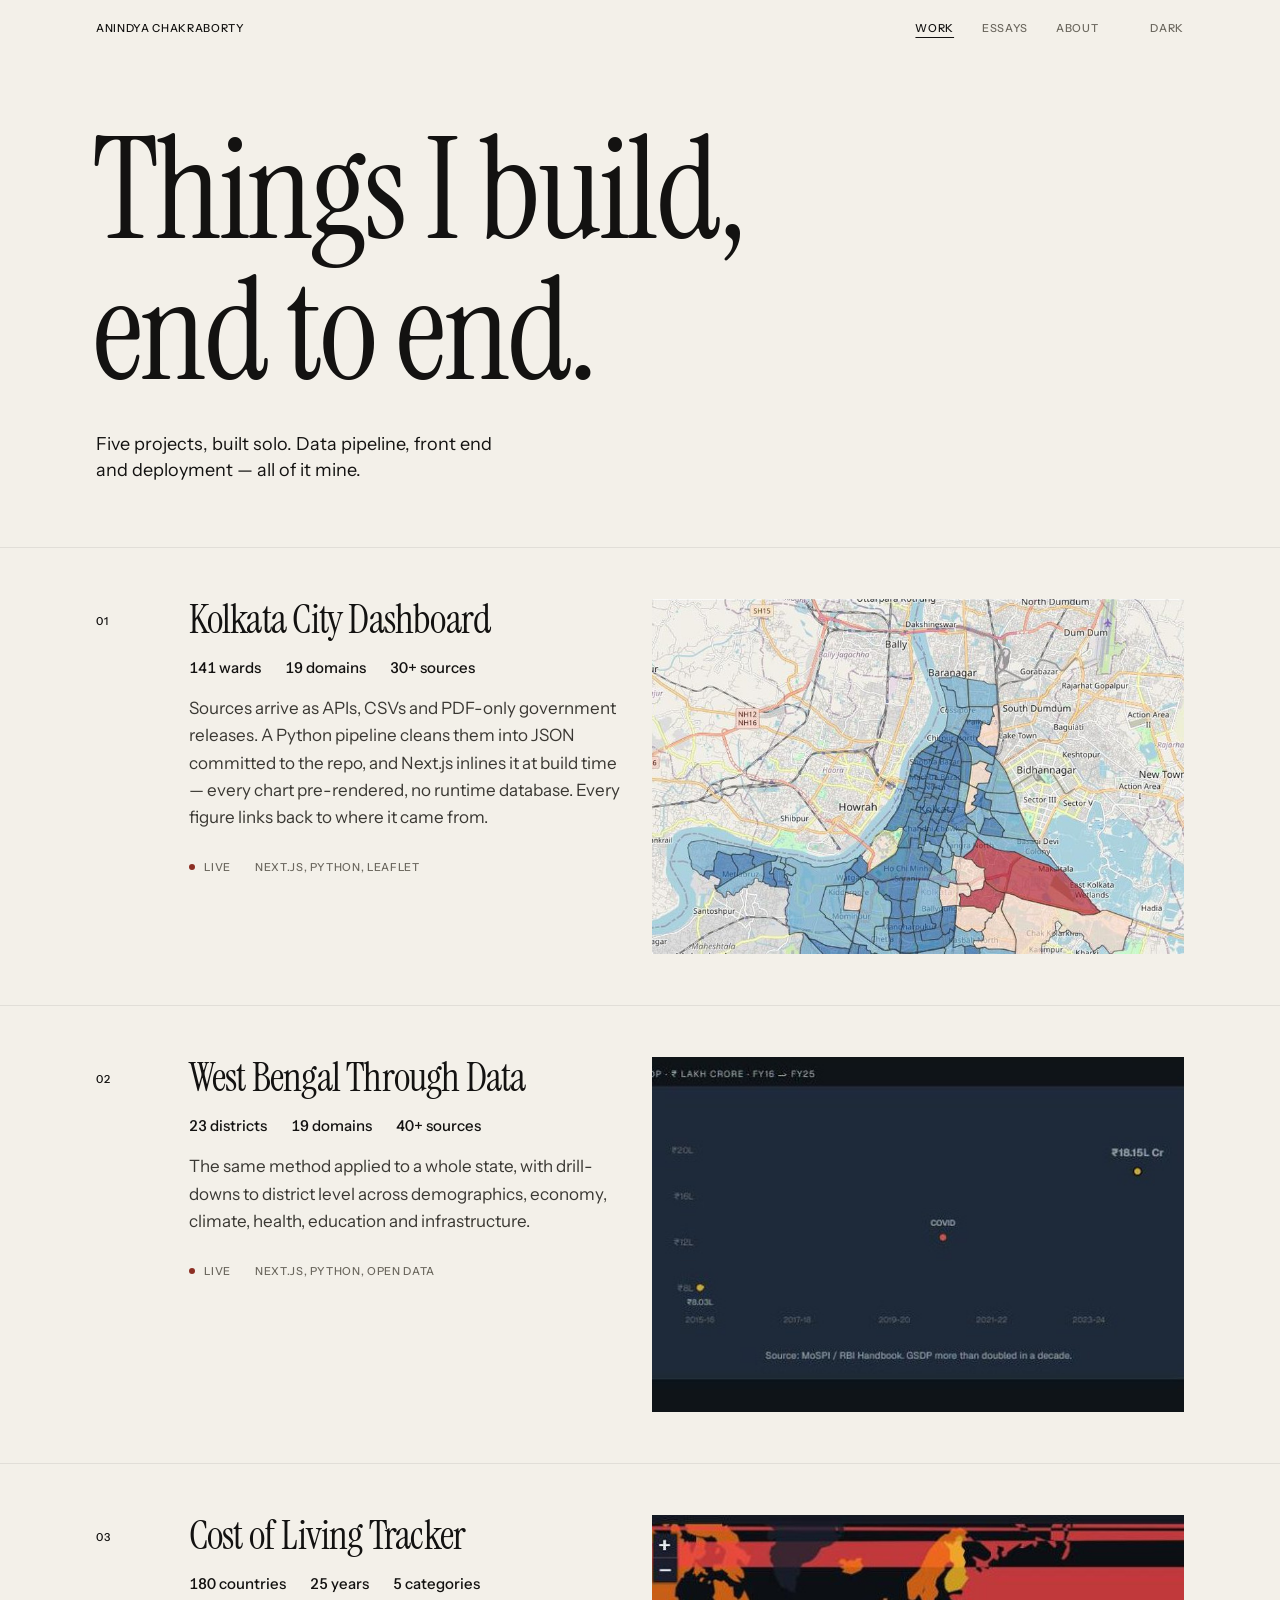
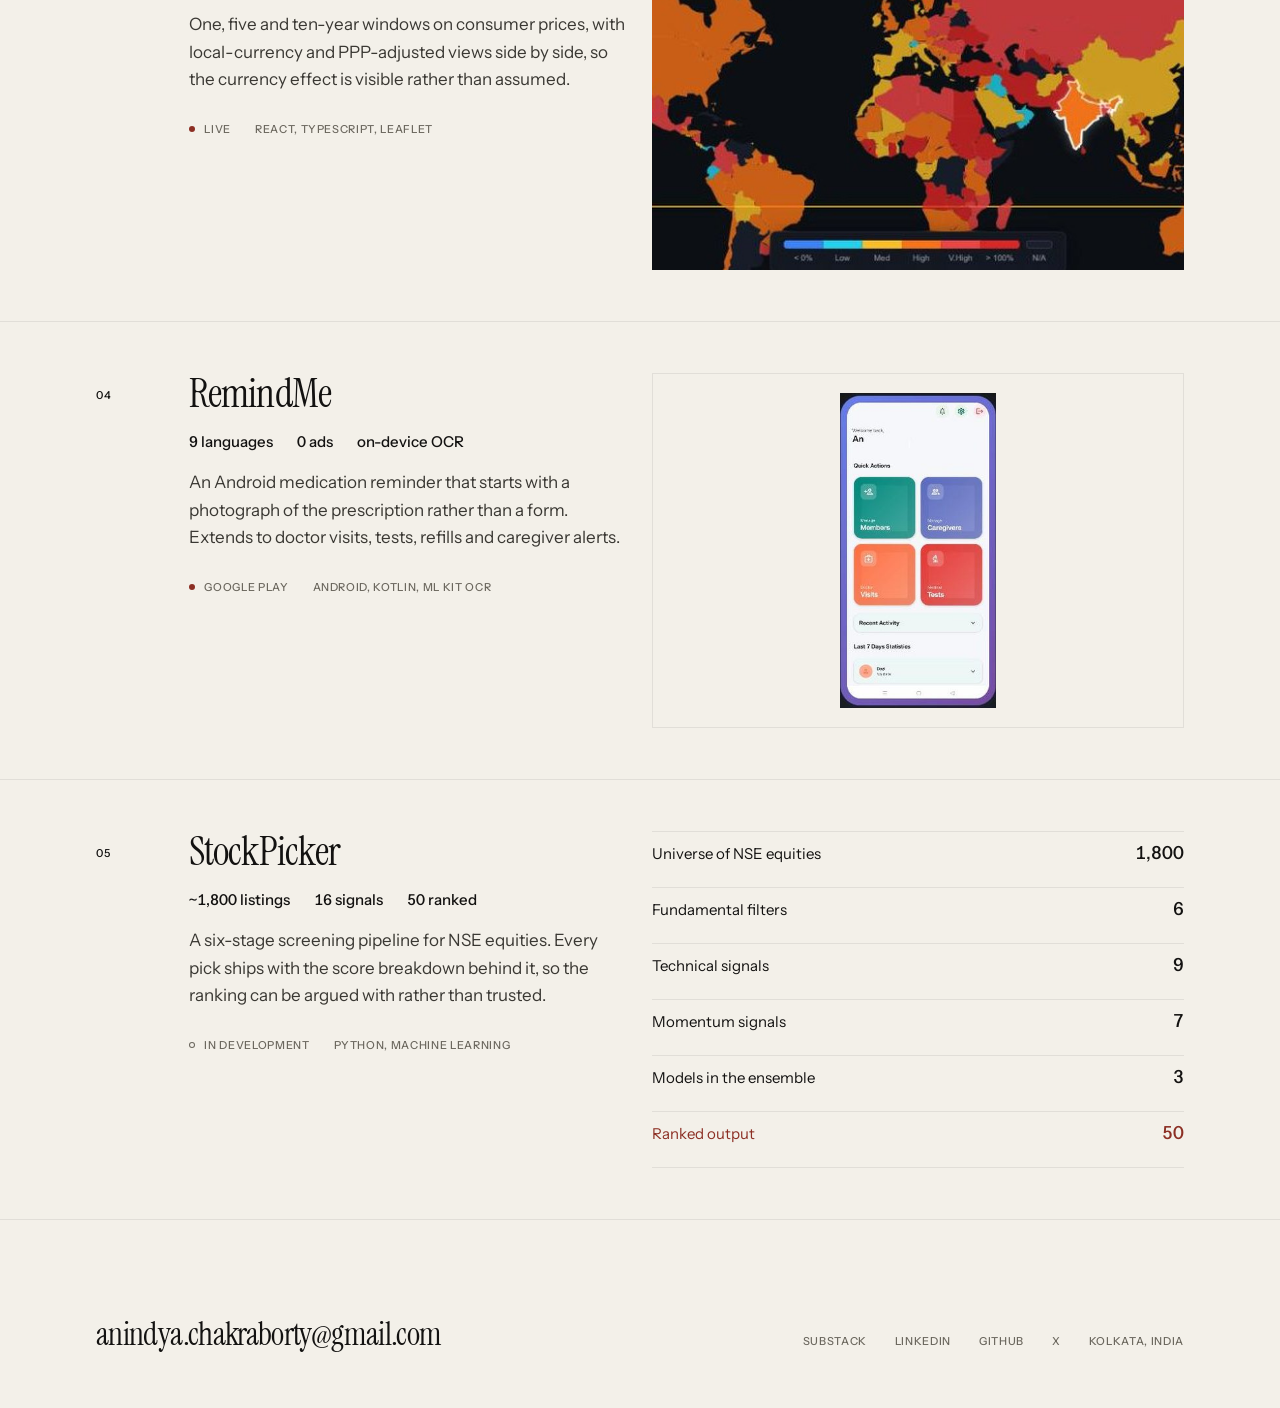
==== commit 8792bfa6: "Rebuild both pages as an editorial index Replaces the card-grid layout with a numbered index: one co" ====
--- a/index.html
+++ b/index.html
@@ -16,9 +16,9 @@
 <meta name="twitter:description" content="Open-data dashboards, a global cost-of-living tracker, an equity screening pipeline, and an Android medication reminder. Built end to end.">
 <meta name="twitter:image" content="https://canindya.github.io/projects/assets/kolkata-dashboard.jpg">
 
-<link rel="icon" href="data:image/svg+xml,%3Csvg xmlns='http://www.w3.org/2000/svg' viewBox='0 0 32 32'%3E%3Crect width='32' height='32' rx='6' fill='%232563eb'/%3E%3Ctext x='16' y='22' font-family='Georgia,serif' font-size='17' fill='%23fff' text-anchor='middle'%3EA%3C/text%3E%3C/svg%3E">
-<meta name="theme-color" content="#fafafa" media="(prefers-color-scheme: light)">
-<meta name="theme-color" content="#09090b" media="(prefers-color-scheme: dark)">
+<link rel="icon" href="data:image/svg+xml,%3Csvg xmlns='http://www.w3.org/2000/svg' viewBox='0 0 32 32'%3E%3Crect width='32' height='32' fill='%23171614'/%3E%3Ctext x='16' y='23' font-family='Georgia,serif' font-size='19' fill='%23e8e4db' text-anchor='middle'%3EA%3C/text%3E%3C/svg%3E">
+<meta name="theme-color" content="#f3f0e9" media="(prefers-color-scheme: light)">
+<meta name="theme-color" content="#171614" media="(prefers-color-scheme: dark)">
 
 <script>
   // Set the theme before first paint: saved choice wins, otherwise follow the OS.
@@ -31,1203 +31,463 @@
   })();
 </script>
 
-<link href="https://fonts.googleapis.com/css2?family=Cormorant+Garamond:ital,wght@0,300;0,400;0,500;0,600;1,300;1,400&family=DM+Sans:wght@300;400;500&family=JetBrains+Mono:wght@300;400&display=swap" rel="stylesheet">
+<link rel="preconnect" href="https://fonts.googleapis.com">
+<link rel="preconnect" href="https://fonts.gstatic.com" crossorigin>
+<link href="https://fonts.googleapis.com/css2?family=Instrument+Sans:wght@400;500&family=Instrument+Serif:ital@0;1&display=swap" rel="stylesheet">
 <style>
-  /* === LIGHT THEME (default) === */
+  /* ===================================================================
+     TOKENS
+     Paper, ink, one mid-tone, one hairline weight used everywhere,
+     one accent that only marks a live thing or a hover.
+     =================================================================== */
   :root, [data-theme="light"] {
     color-scheme: light;
-    --bg: #fafafa;
-    --bg-card: #ffffff;
-    --bg-card-hover: #f8f9fc;
-    --bg-nav: #fafafadd;
-    --text: #0f0f0f;
-    --text-muted: #64748b;
-    --text-dim: #94a3b8;
-    --accent: #2563eb;
-    --border: #e2e8f0;
-    --border-hover: #cbd5e1;
-    --card-shadow: 0 1px 3px rgba(0,0,0,0.04), 0 4px 20px rgba(0,0,0,0.03);
-    --card-shadow-hover: 0 4px 12px rgba(37,99,235,0.08), 0 12px 40px rgba(0,0,0,0.06);
-    --serif: 'Cormorant Garamond', Georgia, serif;
-    --sans: 'DM Sans', system-ui, sans-serif;
-    --mono: 'JetBrains Mono', monospace;
-  }
-
-  /* === DARK THEME === */
+    --paper: #f3f0e9;
+    --ink: #131211;
+    --ink-mid: #6b675e;
+    --ink-body: #3a3833;
+    --rule: rgba(19, 18, 17, 0.08);
+    --accent: #8c2f24;
+  }
+
   [data-theme="dark"] {
     color-scheme: dark;
-    --bg: #09090b;
-    --bg-card: #111114;
-    --bg-card-hover: #16161a;
-    --bg-nav: #09090bcc;
-    --text: #f0f0f0;
-    --text-muted: #8b8fa3;
-    --text-dim: #525669;
-    --accent: #60a5fa;
-    --border: #1e1e24;
-    --border-hover: #2a2a34;
-    --card-shadow: none;
-    --card-shadow-hover: 0 4px 20px rgba(96,165,250,0.06);
+    --paper: #1b1917;
+    --ink: #e8e4db;
+    --ink-mid: #8f8a80;
+    --ink-body: #c6c1b6;
+    --rule: rgba(232, 228, 219, 0.12);
+    --accent: #e0876a;
+  }
+
+  :root {
+    --serif: 'Instrument Serif', 'Times New Roman', Georgia, serif;
+    --sans: 'Instrument Sans', system-ui, -apple-system, sans-serif;
+    --margin: 6rem;
+    --gap: 1.5rem;
   }
 
   *, *::before, *::after { margin: 0; padding: 0; box-sizing: border-box; }
-  html { scroll-behavior: smooth; }
-
-  @media (prefers-reduced-motion: reduce) {
-    html { scroll-behavior: auto; }
-    *, *::before, *::after {
-      animation-duration: 0.01ms !important;
-      animation-iteration-count: 1 !important;
-      transition-duration: 0.01ms !important;
-    }
-    [data-animate], .reveal { opacity: 1 !important; transform: none !important; }
-  }
+  html { -webkit-text-size-adjust: 100%; }
 
   body {
     font-family: var(--sans);
-    background: var(--bg);
-    color: var(--text);
-    line-height: 1.6;
+    font-size: 0.9375rem;
+    line-height: 1.55;
+    background: var(--paper);
+    color: var(--ink-mid);
+    -webkit-font-smoothing: antialiased;
+    -moz-osx-font-smoothing: grayscale;
     overflow-x: hidden;
-    -webkit-font-smoothing: antialiased;
-    transition: background 0.5s ease, color 0.5s ease;
-  }
-
-  ::selection { background: var(--accent); color: var(--bg); }
-
-  /* === SCROLL PROGRESS === */
-  .scroll-progress {
-    position: fixed;
-    top: 0; left: 0;
-    width: 0%; height: 2px;
-    background: var(--accent);
-    z-index: 200;
-    transition: width 0.1s linear;
-  }
-
-  /* === GLOBAL TRANSITIONS === */
-  nav, .project-card, .about-cell, .philosophy blockquote,
-  .philosophy .attribution, .footer-left .footer-name, .footer-left .footer-desc,
-  .footer-copy, .section-label, .section-title, .hero-title, .hero-sub,
-  .project-card h3, .featured-body h3, .project-desc, .project-lede,
-  .project-facts, .fact-num, .fact-label, .project-eyebrow,
-  .about-cell .stat, .about-cell .stat-label, .about-cell .stat-desc, .tag,
-  .footer-links a {
-    transition: background 0.5s ease, color 0.5s ease, border-color 0.5s ease, box-shadow 0.5s ease;
-  }
-
-  /* === NAVIGATION === */
-  nav {
-    position: fixed;
-    top: 0; left: 0; right: 0;
-    z-index: 100;
-    padding: 1.2rem 3rem;
+  }
+
+  ::selection { background: var(--ink); color: var(--paper); }
+  img { display: block; max-width: 100%; }
+  a { color: inherit; }
+  :focus-visible { outline: 2px solid var(--accent); outline-offset: 4px; }
+
+  .shell { padding-inline: var(--margin); }
+
+  /* One label style, used for the index numbers, the meta lines, the nav
+     and the footer. Everything else is either the serif or body copy. */
+  .label {
+    font-size: 0.6875rem;
+    font-weight: 500;
+    letter-spacing: 0.06em;
+    text-transform: uppercase;
+  }
+
+  /* ===================================================================
+     HEADER
+     =================================================================== */
+  header {
     display: flex;
+    align-items: center;
     justify-content: space-between;
-    align-items: center;
-    backdrop-filter: blur(20px);
-    -webkit-backdrop-filter: blur(20px);
-    background: var(--bg-nav);
-    border-bottom: 1px solid var(--border);
-    transform: translateY(0);
-    transition: transform 0.4s cubic-bezier(0.16, 1, 0.3, 1), background 0.5s, border-color 0.5s;
-  }
-
-  nav.nav-hidden { transform: translateY(-100%); }
-
-  .nav-left { display: flex; align-items: center; }
-
-  .nav-logo {
+    gap: 2rem;
+    padding: 1.25rem var(--margin);
+  }
+
+  .wordmark { color: var(--ink); text-decoration: none; white-space: nowrap; }
+
+  .header-end { display: flex; align-items: baseline; gap: 1.75rem; }
+  .header-end .theme-btn { margin-left: 1.5rem; }
+  .header-end a, .header-end button { color: var(--ink-mid); }
+  .header-end a { text-decoration: none; text-underline-offset: 0.45em; text-decoration-thickness: 1px; }
+  .header-end a:hover, .header-end button:hover { color: var(--ink); }
+  .header-end a[aria-current="page"] { color: var(--ink); text-decoration: underline; }
+
+  .theme-btn {
+    font: inherit;
+    font-size: 0.6875rem;
+    font-weight: 500;
+    letter-spacing: 0.06em;
+    text-transform: uppercase;
+    background: none;
+    border: 0;
+    padding: 0;
+    cursor: pointer;
+  }
+
+  [data-theme="light"] .theme-btn::after { content: 'Dark'; }
+  [data-theme="dark"] .theme-btn::after { content: 'Light'; }
+
+  /* ===================================================================
+     HERO
+     =================================================================== */
+  .hero { padding-top: clamp(2.5rem, 5vw, 4rem); padding-bottom: clamp(2.5rem, 5vw, 4rem); }
+
+  .hero h1 {
     font-family: var(--serif);
-    font-size: 1.3rem;
-    font-weight: 300;
-    letter-spacing: 0.05em;
-    color: var(--text);
+    font-weight: 400;
+    font-size: clamp(3.25rem, 11vw, 10rem);
+    line-height: 1;
+    letter-spacing: -0.02em;
+    color: var(--ink);
+    margin-left: -0.02em;
+  }
+
+  .hero p {
+    margin-top: 1.75rem;
+    font-size: 1.125rem;
+    line-height: 1.45;
+    color: var(--ink);
+    max-width: 34ch;
+  }
+
+  /* ===================================================================
+     INDEX — five projects, one construction.
+     Number in column 1, copy in 2–6, evidence in 7–12. No exceptions.
+     =================================================================== */
+  /* Rules run edge to edge so the index reads as a table, not a stack of cards. */
+  .index { list-style: none; border-top: 1px solid var(--rule); }
+  .index > li { border-bottom: 1px solid var(--rule); }
+
+  .entry {
+    display: grid;
+    grid-template-columns: repeat(12, 1fr);
+    column-gap: var(--gap);
+    align-items: start;
+    padding: clamp(2.5rem, 4vw, 3.5rem) var(--margin);
+    color: inherit;
     text-decoration: none;
   }
 
-  .nav-logo span { color: var(--accent); font-style: italic; }
-
-  .nav-right { display: flex; align-items: center; gap: 2.5rem; }
-
-  .nav-links { display: flex; gap: 2.5rem; list-style: none; }
-
-  .nav-links a {
-    font-size: 0.75rem;
+  .entry .no { grid-column: 1 / 2; padding-top: 0.85rem; color: var(--ink); }
+  .entry-body { grid-column: 2 / 7; }
+  .entry-figure { grid-column: 7 / 13; }
+
+  .entry h2 {
+    font-family: var(--serif);
     font-weight: 400;
-    letter-spacing: 0.15em;
-    text-transform: uppercase;
-    color: var(--text-muted);
-    text-decoration: none;
-    position: relative;
-    transition: color 0.3s;
-  }
-
-  .nav-links a::after {
+    font-size: clamp(2rem, 3.1vw, 2.75rem);
+    line-height: 1.05;
+    letter-spacing: -0.02em;
+    color: var(--ink);
+    text-decoration-color: transparent;
+    text-decoration-thickness: 1px;
+    text-underline-offset: 0.14em;
+    transition: text-decoration-color 0.25s ease;
+  }
+
+  a.entry:hover h2 { text-decoration: underline; text-decoration-color: var(--accent); }
+  a.entry:hover .no { color: var(--accent); }
+
+  .stats {
+    display: flex;
+    flex-wrap: wrap;
+    gap: 0.3rem 1.5rem;
+    margin-top: 1rem;
+    font-size: 0.9375rem;
+    font-weight: 500;
+    line-height: 1.4;
+    font-variant-numeric: tabular-nums lining-nums;
+    color: var(--ink);
+  }
+
+  .say { margin-top: 1.1rem; font-size: 1.0625rem; line-height: 1.6; color: var(--ink-body); max-width: 54ch; }
+
+  /* Status and stack on two fixed columns, so they line up down the page. */
+  .meta { display: flex; flex-wrap: wrap; gap: 0.35rem 1.5rem; margin-top: 1.75rem; color: var(--ink-mid); }
+  .meta .live::before {
     content: '';
-    position: absolute;
-    bottom: -4px; left: 0;
-    width: 0; height: 1px;
-    background: var(--accent);
-    transition: width 0.4s cubic-bezier(0.25, 0.46, 0.45, 0.94);
-  }
-
-  .nav-links a:hover { color: var(--text); }
-  .nav-links a:hover::after { width: 100%; }
-
-  /* === MOBILE MENU === */
-  .menu-toggle {
-    display: none;
-    flex-direction: column;
-    gap: 5px;
-    cursor: pointer;
-    padding: 4px;
-    z-index: 110;
-  }
-
-  .menu-toggle span {
-    display: block;
-    width: 20px; height: 1.5px;
-    background: var(--text);
-    transition: all 0.3s ease;
-    transform-origin: center;
-  }
-
-  .menu-toggle.active span:nth-child(1) { transform: rotate(45deg) translate(4px, 4px); }
-  .menu-toggle.active span:nth-child(2) { opacity: 0; }
-  .menu-toggle.active span:nth-child(3) { transform: rotate(-45deg) translate(4px, -4px); }
-
-  .mobile-menu {
-    display: none;
-    position: fixed;
-    inset: 0;
-    background: var(--bg);
-    z-index: 99;
-    flex-direction: column;
-    align-items: center;
-    justify-content: center;
-    gap: 2.5rem;
-    opacity: 0;
-    visibility: hidden;
-    transition: opacity 0.4s ease, visibility 0.4s ease;
-  }
-
-  .mobile-menu.open { opacity: 1; visibility: visible; }
-
-  .mobile-menu a {
-    font-family: var(--serif);
-    font-size: 2rem;
-    font-weight: 300;
-    color: var(--text);
-    text-decoration: none;
-    opacity: 0;
-    transform: translateY(20px);
-    transition: opacity 0.4s ease, transform 0.4s ease, color 0.3s;
-  }
-
-  .mobile-menu.open a {
-    opacity: 1;
-    transform: translateY(0);
-  }
-
-  .mobile-menu.open a:nth-child(1) { transition-delay: 0.1s; }
-  .mobile-menu.open a:nth-child(2) { transition-delay: 0.15s; }
-  .mobile-menu.open a:nth-child(3) { transition-delay: 0.2s; }
-  .mobile-menu.open a:nth-child(4) { transition-delay: 0.25s; }
-
-  .mobile-menu a:hover { color: var(--accent); }
-
-  /* === THEME TOGGLE === */
-  .theme-toggle {
-    position: relative;
-    width: 52px;
-    height: 26px;
-    background: var(--border);
-    border-radius: 13px;
-    cursor: pointer;
-    border: 1px solid var(--border);
-    transition: all 0.4s ease;
-    flex-shrink: 0;
-  }
-
-  .theme-toggle:hover { border-color: var(--accent); }
-
-  .theme-toggle-knob {
-    position: absolute;
-    top: 3px;
-    left: 3px;
-    width: 18px;
-    height: 18px;
+    display: inline-block;
+    width: 6px; height: 6px;
+    margin-right: 0.6rem;
+    vertical-align: 0.1em;
     border-radius: 50%;
     background: var(--accent);
-    transition: transform 0.4s cubic-bezier(0.68, -0.15, 0.27, 1.15);
+  }
+
+  .meta .wip::before { background: none; box-shadow: inset 0 0 0 1px currentColor; }
+
+  .shot { overflow: hidden; box-shadow: inset 0 0 0 1px var(--rule); }
+
+  .shot img {
+    width: 100%;
+    height: auto;
+    aspect-ratio: 3 / 2;
+    object-fit: cover;
+    transition: transform 0.7s cubic-bezier(0.2, 0.8, 0.2, 1);
+  }
+
+  a.entry:hover .shot img { transform: scale(1.02); }
+
+  /* The device sits on the page's own ground, so it follows the theme
+     instead of burning a cream rectangle into the dark palette. */
+  .shot.device { background: var(--paper); }
+  .shot.device img { object-fit: contain; padding-block: 1.25rem; }
+
+  [data-theme="dark"] .shot img { filter: brightness(0.9); }
+
+
+  /* -- 05's evidence is a drawing, not a screenshot -------------------- */
+  .funnel { list-style: none; border-top: 1px solid var(--rule); }
+
+  .funnel li {
     display: flex;
-    align-items: center;
-    justify-content: center;
-  }
-
-  [data-theme="dark"] .theme-toggle-knob { transform: translateX(26px); }
-
-  .theme-toggle-knob svg {
-    width: 10px; height: 10px;
-    fill: none;
-    stroke: white;
-    stroke-width: 2;
-    stroke-linecap: round;
-    stroke-linejoin: round;
-  }
-
-  [data-theme="light"] .theme-toggle-knob svg { stroke: #fafafa; }
-
-  .toggle-sun, .toggle-moon { transition: opacity 0.3s; }
-  [data-theme="light"] .toggle-moon { display: none; }
-  [data-theme="dark"] .toggle-sun { display: none; }
-
-  /* === HERO === */
-  .hero {
-    min-height: 100vh;
-    padding: 10rem 3rem 6rem;
-    display: flex;
-    flex-direction: column;
-    justify-content: center;
-    position: relative;
-    z-index: 1;
-  }
-
-  .hero-eyebrow {
-    font-family: var(--mono);
-    font-size: 0.7rem;
-    font-weight: 300;
-    letter-spacing: 0.3em;
-    text-transform: uppercase;
-    color: var(--accent);
-    margin-bottom: 2rem;
-    opacity: 0;
-    animation: fadeSlideUp 1s 0.8s ease forwards;
-  }
-
-  .hero-title {
-    font-family: var(--serif);
-    font-size: clamp(3rem, 8vw, 7.5rem);
-    font-weight: 300;
-    line-height: 1.05;
-    letter-spacing: -0.02em;
-    color: var(--text);
-    max-width: 900px;
-    opacity: 0;
-    animation: fadeSlideUp 1.2s 1s ease forwards;
-  }
-
-  .hero-title em {
-    font-style: italic;
-    font-weight: 300;
-    color: var(--accent);
-  }
-
-  .hero-sub {
-    font-size: 1.05rem;
-    font-weight: 300;
-    color: var(--text-muted);
-    max-width: 500px;
-    margin-top: 2.5rem;
-    line-height: 1.8;
-    opacity: 0;
-    animation: fadeSlideUp 1s 1.3s ease forwards;
-  }
-
-  .hero-rule {
-    width: 60px; height: 2px;
-    background: var(--accent);
-    margin-top: 3rem;
-    opacity: 0;
-    animation: fadeSlideUp 1s 1.5s ease forwards;
-    border-radius: 1px;
-  }
-
-  .scroll-hint {
-    display: flex;
-    align-items: center;
-    gap: 1rem;
-    font-family: var(--mono);
-    font-size: 0.65rem;
-    letter-spacing: 0.2em;
-    text-transform: uppercase;
-    color: var(--text-dim);
-    margin-top: 3rem;
-    opacity: 0;
-    animation: fadeIn 1s 2s ease forwards;
-  }
-
-  .scroll-line {
-    width: 40px; height: 1px;
-    background: var(--text-dim);
-    position: relative;
-    overflow: hidden;
-  }
-
-  .scroll-line::after {
-    content: '';
-    position: absolute;
-    top: 0; left: -100%;
-    width: 100%; height: 100%;
-    background: var(--accent);
-    animation: scrollPulse 2s ease-in-out infinite;
-  }
-
-  @keyframes scrollPulse {
-    0% { left: -100%; }
-    50% { left: 0%; }
-    100% { left: 100%; }
-  }
-
-  /* === SECTION COMMON === */
-  section { position: relative; z-index: 1; padding: 8rem 3rem; }
-
-  .section-label {
-    font-family: var(--mono);
-    font-size: 0.65rem;
-    font-weight: 300;
-    letter-spacing: 0.3em;
-    text-transform: uppercase;
-    color: var(--text-dim);
-    margin-bottom: 1rem;
-  }
-
-  .section-title {
-    font-family: var(--serif);
-    font-size: clamp(2rem, 4vw, 3.5rem);
-    font-weight: 300;
-    color: var(--text);
-    margin-bottom: 4rem;
-    line-height: 1.15;
-  }
-
-  .section-title em {
-    font-style: italic;
-    color: var(--accent);
-  }
-
-  /* === REVEAL ANIMATIONS === */
-  .reveal {
-    opacity: 0;
-    transform: translateY(40px);
-    transition: opacity 0.8s cubic-bezier(0.16, 1, 0.3, 1), transform 0.8s cubic-bezier(0.16, 1, 0.3, 1);
-  }
-
-  .reveal.visible {
-    opacity: 1;
-    transform: translateY(0);
-  }
-
-  /* === PROJECTS === */
-  .projects-wrap {
-    max-width: 1100px;
-    display: flex;
-    flex-direction: column;
-    gap: 5rem;
-  }
-
-  [data-animate] { opacity: 0; transform: translateY(24px); }
-
-  [data-animate].visible {
-    opacity: 1;
-    transform: translateY(0);
-    transition: opacity 0.7s cubic-bezier(0.16, 1, 0.3, 1), transform 0.7s cubic-bezier(0.16, 1, 0.3, 1);
-  }
-
-  /* -- shared -- */
-  .project-eyebrow {
-    display: inline-flex;
-    align-items: center;
-    gap: 0.55rem;
-    font-family: var(--mono);
-    font-size: 0.62rem;
-    font-weight: 400;
-    letter-spacing: 0.18em;
-    text-transform: uppercase;
-    color: var(--text-dim);
-  }
-
-  .status-dot {
-    width: 6px; height: 6px;
-    border-radius: 50%;
-    background: #16a34a;
-    flex-shrink: 0;
-  }
-
-  [data-theme="dark"] .status-dot { background: #4ade80; }
-  .status-dot.building { background: var(--accent); }
-
-  .project-desc {
-    font-size: 0.875rem;
-    font-weight: 300;
-    color: var(--text-muted);
-    line-height: 1.75;
-  }
-
-  .project-tags { display: flex; flex-wrap: wrap; gap: 0.4rem; }
-
-  .tag {
-    font-family: var(--mono);
-    font-size: 0.6rem;
-    letter-spacing: 0.08em;
-    text-transform: uppercase;
-    padding: 0.3rem 0.7rem;
-    border: 1px solid var(--border);
-    color: var(--text-dim);
-    border-radius: 3px;
-    white-space: nowrap;
-  }
-
-  .project-link {
-    display: inline-flex;
-    align-items: center;
-    gap: 0.6rem;
-    font-size: 0.75rem;
-    font-weight: 400;
-    letter-spacing: 0.1em;
-    text-transform: uppercase;
-    color: var(--accent);
-    text-decoration: none;
-  }
-
-  .project-link svg { width: 15px; height: 15px; stroke: currentColor; transition: transform 0.3s; }
-  .project-link:hover svg { transform: translateX(4px); }
-
-  /* -- featured -- */
-  .project-featured {
-    display: grid;
-    grid-template-columns: 1fr 1.1fr;
-    gap: 4rem;
-    align-items: center;
-  }
-
-  .project-featured.no-visual { grid-template-columns: 1fr; max-width: 720px; }
-  .project-featured.no-visual .project-visual { display: none; }
-
-  .featured-body h3 {
-    font-family: var(--serif);
-    font-size: clamp(1.9rem, 3.2vw, 2.6rem);
-    font-weight: 400;
-    letter-spacing: -0.01em;
-    line-height: 1.15;
-    margin: 1rem 0 0.9rem;
-  }
-
-  .project-lede {
-    font-size: 1.02rem;
-    font-weight: 300;
-    color: var(--text);
-    line-height: 1.7;
-    margin-bottom: 1rem;
-  }
-
-  .project-facts {
-    display: flex;
-    gap: 2.25rem;
-    list-style: none;
-    margin: 1.75rem 0;
-    padding: 1.25rem 0;
-    border-top: 1px solid var(--border);
-    border-bottom: 1px solid var(--border);
-  }
-
-  .fact-num {
-    font-family: var(--serif);
-    font-size: 1.6rem;
-    font-weight: 300;
-    color: var(--text);
-    line-height: 1;
-  }
-
-  .fact-label {
-    font-family: var(--mono);
-    font-size: 0.57rem;
-    letter-spacing: 0.14em;
-    text-transform: uppercase;
-    color: var(--text-dim);
-    margin-top: 0.5rem;
-  }
-
-  .featured-foot {
+    align-items: baseline;
+    justify-content: space-between;
+    gap: 2rem;
+    min-height: 3.5rem;
+    padding-block: 0.5rem;
+    border-bottom: 1px solid var(--rule);
+    color: var(--ink);
+  }
+
+  .funnel .count {
+    font-size: 1.125rem;
+    font-weight: 500;
+    font-variant-numeric: tabular-nums lining-nums;
+    color: var(--ink);
+  }
+
+  .funnel li:last-child { color: var(--accent); }
+  .funnel li:last-child .count { color: var(--accent); }
+
+  /* ===================================================================
+     FOOTER
+     =================================================================== */
+  footer { padding-top: clamp(4rem, 7vw, 6rem); padding-bottom: 3rem; }
+
+  .footer-top {
     display: flex;
     flex-wrap: wrap;
-    align-items: center;
+    align-items: baseline;
     justify-content: space-between;
-    gap: 1.5rem;
-    margin-top: 1.75rem;
-  }
-
-  .project-visual {
-    position: relative;
-    aspect-ratio: 16 / 10;
-    border: 1px solid var(--border);
-    border-radius: 6px;
-    overflow: hidden;
-    background: var(--bg-card);
-    box-shadow: var(--card-shadow);
-    transition: border-color 0.5s, box-shadow 0.5s;
-  }
-
-  .project-visual img {
-    display: block;
-    width: 100%; height: 100%;
-    object-fit: cover;
-    object-position: top center;
-  }
-
-  /* -- secondary grid -- */
-  .projects-secondary {
-    display: grid;
-    grid-template-columns: repeat(2, 1fr);
-    gap: 1.5rem;
-  }
-
-  .project-card {
-    display: flex;
-    flex-direction: column;
-    background: var(--bg-card);
-    border: 1px solid var(--border);
-    border-radius: 6px;
-    overflow: hidden;
-    color: inherit;
+    gap: 1.5rem 3rem;
+  }
+
+  .footer-top a.mail {
+    font-family: var(--serif);
+    font-size: clamp(1.5rem, 2.8vw, 2rem);
+    font-weight: 400;
+    letter-spacing: -0.02em;
+    color: var(--ink);
     text-decoration: none;
-    box-shadow: var(--card-shadow);
-  }
-
-  .card-thumb {
-    display: block;
-    width: 100%;
-    height: auto;
-    /* Flex items default to min-height:auto, which would pin this to the
-       image's intrinsic 800px height. Let it shrink to the card width. */
-    min-height: 0;
-    flex-shrink: 0;
-    aspect-ratio: 16 / 10;
-    object-fit: cover;
-    object-position: top center;
-    border-bottom: 1px solid var(--border);
-    transition: border-color 0.5s;
-  }
-
-  .card-body {
-    display: flex;
-    flex-direction: column;
-    flex: 1;
-    padding: 1.75rem 2rem 2rem;
-  }
-
-  /* Stand-in for projects with no public build to screenshot. */
-  .card-thumb-none {
-    display: flex;
-    align-items: center;
-    justify-content: center;
-    width: 100%;
-    aspect-ratio: 16 / 10;
-    flex-shrink: 0;
-    border-bottom: 1px solid var(--border);
-    background: var(--bg-card-hover);
-    font-family: var(--mono);
-    font-size: 0.62rem;
-    letter-spacing: 0.18em;
-    text-transform: uppercase;
-    color: var(--text-dim);
-    transition: background 0.5s, border-color 0.5s, color 0.5s;
-  }
-
-  a.project-card {
-    transition: transform 0.35s cubic-bezier(0.16, 1, 0.3, 1), border-color 0.35s, box-shadow 0.35s, background 0.5s;
-  }
-
-  a.project-card:hover {
-    transform: translateY(-3px);
-    background: var(--bg-card-hover);
-    border-color: var(--border-hover);
-    box-shadow: var(--card-shadow-hover);
-  }
-
-  .card-head {
-    display: flex;
-    align-items: flex-start;
-    justify-content: space-between;
-    gap: 1rem;
-    margin: 0.9rem 0 0.75rem;
-  }
-
-  .project-card h3 {
-    font-family: var(--serif);
-    font-size: 1.4rem;
-    font-weight: 400;
-    letter-spacing: -0.01em;
-    line-height: 1.2;
-  }
-
-  .card-arrow {
-    flex-shrink: 0;
-    width: 16px; height: 16px;
-    stroke: var(--text-dim);
-    fill: none;
-    stroke-width: 1.5;
-    margin-top: 0.4rem;
-    transition: stroke 0.3s, transform 0.3s;
-  }
-
-  a.project-card:hover .card-arrow {
-    stroke: var(--accent);
-    transform: translate(3px, -3px);
-  }
-
-  .card-body .project-tags { margin-top: 1.5rem; }
-  .project-card .project-desc { flex: 1; }
-
-  /* === PHILOSOPHY === */
-  .philosophy {
-    max-width: 700px;
-    padding: 10rem 3rem;
-    border-top: 1px solid var(--border);
-  }
-
-  .philosophy blockquote {
-    font-family: var(--serif);
-    font-size: clamp(1.5rem, 3vw, 2.2rem);
-    font-weight: 300;
-    font-style: italic;
-    line-height: 1.5;
-    color: var(--text);
-    position: relative;
-    padding-left: 2rem;
-    border-left: 2px solid transparent;
-    border-left-color: var(--accent);
-  }
-
-  .philosophy .attribution {
-    font-family: var(--sans);
-    font-size: 0.8rem;
-    color: var(--text-dim);
-    margin-top: 1.5rem;
-    padding-left: 2rem;
-    letter-spacing: 0.05em;
-  }
-
-  /* === WRITING === */
-  .writing {
-    max-width: 700px;
-    padding: 8rem 3rem;
-    border-top: 1px solid var(--border);
-    transition: border-color 0.5s;
-  }
-
-  .writing-desc {
-    font-size: 1.05rem;
-    font-weight: 300;
-    color: var(--text-muted);
-    line-height: 1.8;
-    margin-bottom: 2.5rem;
-    transition: color 0.5s;
-  }
-
-  .substack-link {
-    display: inline-flex;
-    align-items: center;
-    gap: 0.75rem;
-    font-size: 0.8rem;
-    font-weight: 400;
-    letter-spacing: 0.12em;
-    text-transform: uppercase;
-    color: var(--accent);
-    text-decoration: none;
-    padding: 0.9rem 2rem;
-    border: 1px solid var(--accent);
-    border-radius: 100px;
-    transition: all 0.4s cubic-bezier(0.25, 0.46, 0.45, 0.94);
-    position: relative;
-    overflow: hidden;
-  }
-
-  .substack-link::before {
-    content: '';
-    position: absolute;
-    inset: 0;
-    background: var(--accent);
-    opacity: 0;
-    transition: opacity 0.4s;
-    border-radius: inherit;
-  }
-
-  .substack-link:hover { color: var(--bg); border-color: transparent; }
-  .substack-link:hover::before { opacity: 1; }
-
-  .substack-link span, .substack-link svg { position: relative; z-index: 1; }
-
-  .substack-link svg {
-    width: 16px; height: 16px;
-    stroke: currentColor;
-    transition: transform 0.3s;
-  }
-
-  .substack-link:hover svg { transform: translateX(4px); }
-
-  /* === ABOUT STRIP === */
-  .about-strip {
-    display: grid;
-    grid-template-columns: 1fr 1fr 1fr;
-    gap: 0;
-    border-top: 1px solid var(--border);
-    border-bottom: 1px solid var(--border);
-  }
-
-  .about-cell {
-    padding: 3rem;
-    border-right: 1px solid var(--border);
-    transition: background 0.4s;
-  }
-
-  .about-cell:last-child { border-right: none; }
-  .about-cell:hover { background: var(--bg-card); }
-
-  .about-cell .stat {
-    font-family: var(--serif);
-    font-size: 2.5rem;
-    font-weight: 300;
-    color: var(--accent);
-    margin-bottom: 0.5rem;
-  }
-
-  .about-cell .stat-label {
-    font-family: var(--mono);
-    font-size: 0.6rem;
-    letter-spacing: 0.2em;
-    text-transform: uppercase;
-    color: var(--text-dim);
-    margin-bottom: 0.75rem;
-  }
-
-  .about-cell .stat-desc {
-    font-size: 0.8rem;
-    font-weight: 300;
-    color: var(--text-muted);
-    line-height: 1.6;
-  }
-
-  /* === FOOTER === */
-  footer {
-    padding: 4rem 3rem;
-    display: flex;
-    justify-content: space-between;
-    align-items: end;
-    position: relative;
-    z-index: 1;
-  }
-
-  .footer-left .footer-name {
-    font-family: var(--serif);
-    font-size: 1.5rem;
-    font-weight: 300;
-    margin-bottom: 0.5rem;
-  }
-
-  .footer-left .footer-desc { font-size: 0.8rem; color: var(--text-dim); font-weight: 300; }
-  .footer-right { text-align: right; }
-  .footer-links { display: flex; gap: 2rem; margin-bottom: 0.75rem; }
-
-  .footer-links a {
-    font-family: var(--mono);
-    font-size: 0.65rem;
-    letter-spacing: 0.15em;
-    text-transform: uppercase;
-    color: var(--text-dim);
-    text-decoration: none;
-    transition: color 0.3s;
-    position: relative;
-  }
-
-  .footer-links a::after {
-    content: '';
-    position: absolute;
-    bottom: -2px; left: 0;
-    width: 0; height: 1px;
-    background: var(--accent);
-    transition: width 0.3s ease;
-  }
-
-  .footer-links a:hover { color: var(--accent); }
-  .footer-links a:hover::after { width: 100%; }
-  .footer-copy { font-size: 0.7rem; color: var(--text-dim); opacity: 0.5; }
-
-  /* === ANIMATIONS === */
-  @keyframes fadeSlideUp {
-    from { opacity: 0; transform: translateY(25px); }
-    to { opacity: 1; transform: translateY(0); }
-  }
-
-  @keyframes fadeIn {
-    from { opacity: 0; }
-    to { opacity: 1; }
-  }
-
-  /* === RESPONSIVE === */
-  @media (max-width: 940px) {
-    .project-featured { grid-template-columns: 1fr; gap: 2.5rem; }
-    .project-featured .project-visual { order: -1; }
-    .projects-secondary { grid-template-columns: 1fr; }
-    .projects-wrap { gap: 3.5rem; }
-  }
-
-  @media (max-width: 768px) {
-    nav { padding: 1.2rem 1.5rem; }
-    .nav-links { display: none; }
-    .menu-toggle { display: flex; }
-    .mobile-menu { display: flex; }
-    .hero { padding: 0 1.5rem; min-height: 100svh; }
-    section { padding: 5rem 1.5rem; }
-    .card-body { padding: 1.5rem 1.75rem 1.75rem; }
-    .project-facts { gap: 1.5rem; }
-    .featured-foot { flex-direction: column; align-items: flex-start; gap: 1.25rem; }
-    .about-strip { grid-template-columns: 1fr; }
-    .about-cell { border-right: none; border-bottom: 1px solid var(--border); }
-    .about-cell:last-child { border-bottom: none; }
-    footer { flex-direction: column; gap: 2rem; }
-    .footer-right { text-align: left; }
-    .philosophy { padding: 6rem 1.5rem; }
-    .writing { padding: 5rem 1.5rem; }
-    .scroll-hint { display: none; }
-    .cursor-glow { display: none; }
+  }
+
+  .footer-top a.mail:hover { color: var(--accent); }
+
+  .footer-top nav { display: flex; flex-wrap: wrap; gap: 1.75rem; color: var(--ink-mid); }
+  .footer-top nav a { text-decoration: none; text-underline-offset: 0.45em; text-decoration-thickness: 1px; }
+  .footer-top nav a:hover { color: var(--ink); text-decoration: underline; }
+
+  .footer-top nav .where { color: var(--ink-mid); }
+
+  /* ===================================================================
+     RESPONSIVE
+     =================================================================== */
+  @media (max-width: 1080px) {
+    :root { --margin: 2.5rem; }
+    .entry-body { grid-column: 2 / 13; }
+    .entry-figure { grid-column: 2 / 13; margin-top: 2rem; }
+  }
+
+  @media (max-width: 640px) {
+    :root { --margin: 1.25rem; --gap: 0.75rem; }
+    header { padding-block: 1rem; }
+    .header-end { gap: 1.1rem; }
+    .hero h1 { font-size: 3.5rem; }
+    .hero p { margin-top: 1.75rem; font-size: 1.0625rem; }
+    .entry { padding-block: 3rem; }
+    .entry .no { grid-column: 1 / 13; grid-row: 1; padding-top: 0; margin-bottom: 0.75rem; }
+    .entry-body { grid-column: 1 / 13; grid-row: 2; }
+    .entry-figure { grid-column: 1 / 13; grid-row: 3; margin-top: 1.75rem; }
+    .stats { gap: 0.25rem 1.25rem; }
+    .meta { grid-template-columns: 1fr; gap: 0.25rem; }
+    .footer-top { flex-direction: column; align-items: flex-start; }
+  }
+
+  @media (prefers-reduced-motion: reduce) {
+    *, *::before, *::after { transition-duration: 0.01ms !important; }
   }
 </style>
 </head>
 <body>
 
-<!-- SCROLL PROGRESS -->
-<div class="scroll-progress" id="scrollProgress"></div>
-
-<!-- NAV -->
-<nav id="mainNav">
-  <div class="nav-left">
-    <a href="#" class="nav-logo">A<span>.</span>C</a>
+<header>
+  <a class="wordmark label" href="./">Anindya Chakraborty</a>
+  <div class="header-end">
+    <a class="label" href="#work" aria-current="page">Work</a>
+    <a class="label" href="https://anindyachakraborty.substack.com/" target="_blank" rel="noopener">Essays</a>
+    <a class="label" href="about.html">About</a>
+    <button class="theme-btn" type="button" onclick="toggleTheme()" aria-label="Switch colour theme"></button>
   </div>
-  <div class="nav-right">
-    <ul class="nav-links">
-      <li><a href="#projects">Projects</a></li>
-      <li><a href="#writing">Writings</a></li>
-      <li><a href="about.html">About</a></li>
-      <li><a href="#contact">Contact</a></li>
-    </ul>
-    <div class="theme-toggle" onclick="toggleTheme()" role="button" aria-label="Toggle theme" tabindex="0">
-      <div class="theme-toggle-knob">
-        <svg class="toggle-sun" viewBox="0 0 24 24"><circle cx="12" cy="12" r="5"/><line x1="12" y1="1" x2="12" y2="3"/><line x1="12" y1="21" x2="12" y2="23"/><line x1="4.22" y1="4.22" x2="5.64" y2="5.64"/><line x1="18.36" y1="18.36" x2="19.78" y2="19.78"/><line x1="1" y1="12" x2="3" y2="12"/><line x1="21" y1="12" x2="23" y2="12"/><line x1="4.22" y1="19.78" x2="5.64" y2="18.36"/><line x1="18.36" y1="5.64" x2="19.78" y2="4.22"/></svg>
-        <svg class="toggle-moon" viewBox="0 0 24 24"><path d="M21 12.79A9 9 0 1 1 11.21 3 7 7 0 0 0 21 12.79z"/></svg>
-      </div>
-    </div>
-    <div class="menu-toggle" id="menuToggle" aria-label="Menu">
-      <span></span><span></span><span></span>
-    </div>
-  </div>
-</nav>
-
-<!-- MOBILE MENU -->
-<div class="mobile-menu" id="mobileMenu">
-  <a href="#projects" onclick="closeMenu()">Projects</a>
-  <a href="#writing" onclick="closeMenu()">Writings</a>
-  <a href="about.html">About</a>
-  <a href="#contact" onclick="closeMenu()">Contact</a>
-</div>
-
-<!-- HERO -->
-<section class="hero">
-  <div class="hero-eyebrow">Independent Work</div>
-  <h1 class="hero-title">Things I build, <em>end to end</em></h1>
-  <p class="hero-sub">
-    Open-data dashboards for a city and a state, a global cost-of-living tracker, an equity screening pipeline, and an Android medication reminder. Data pipeline, front end and deployment — all of it mine.
-  </p>
-  <div class="hero-rule"></div>
-  <div class="scroll-hint">
-    <div class="scroll-line"></div>
-    Scroll to explore
-  </div>
-</section>
-
-<!-- PROJECTS -->
-<section id="projects">
-  <div class="section-label reveal">Portfolio</div>
-  <h2 class="section-title reveal">Selected <em>works</em></h2>
-
-  <div class="projects-wrap">
-
-    <!-- FEATURED -->
-    <article class="project-featured" data-animate>
-      <div class="featured-body">
-        <div class="project-eyebrow"><span class="status-dot"></span>Live &nbsp;·&nbsp; Open data</div>
-        <h3>Kolkata City Dashboard</h3>
-        <p class="project-lede">
-          Nineteen domains of open data about one city — demographics, climate, air quality, transport, budget, crime, health — stitched into a single interactive portrait.
-        </p>
-        <p class="project-desc">
-          Thirty-plus primary sources arrive as APIs, CSVs and PDF-only government releases. A Python pipeline cleans and aggregates them into JSON committed to the repo; Next.js inlines that at build time, so every chart is pre-rendered with no runtime database. Every figure links back to its source, and the known limitations are published rather than hidden.
-        </p>
-        <ul class="project-facts">
-          <li>
-            <div class="fact-num">141</div>
-            <div class="fact-label">Wards mapped</div>
-          </li>
-          <li>
-            <div class="fact-num">30+</div>
-            <div class="fact-label">Primary sources</div>
-          </li>
-          <li>
-            <div class="fact-num">19</div>
-            <div class="fact-label">Domains</div>
-          </li>
-        </ul>
-        <div class="featured-foot">
-          <div class="project-tags">
-            <span class="tag">Next.js</span>
-            <span class="tag">Python</span>
-            <span class="tag">Leaflet</span>
-          </div>
-          <a href="https://kolkata.datacarta.in/" target="_blank" rel="noopener" class="project-link">
-            View project
-            <svg viewBox="0 0 24 24" fill="none" stroke-width="1.5"><path d="M5 12h14M12 5l7 7-7 7"/></svg>
-          </a>
-        </div>
-      </div>
-      <figure class="project-visual">
-        <img src="assets/kolkata-dashboard.jpg" width="1280" height="800" alt="The Kolkata City Dashboard ward map: an interactive choropleth of all 141 municipal wards coloured by population, with summary tiles above it.">
-      </figure>
-    </article>
-
-    <!-- SECONDARY -->
-    <div class="projects-secondary">
-
-      <a class="project-card" data-animate href="https://westbengal.datacarta.in/" target="_blank" rel="noopener">
-        <img class="card-thumb" src="assets/westbengal-dashboard.jpg" width="1280" height="800" loading="lazy" alt="The West Bengal State Dashboard home page, showing a GSDP trend chart and state summary figures.">
-        <div class="card-body">
-          <div class="project-eyebrow"><span class="status-dot"></span>Live</div>
-          <div class="card-head">
-            <h3>West Bengal Through Data</h3>
-            <svg class="card-arrow" viewBox="0 0 24 24"><path d="M7 17L17 7M7 7h10v10"/></svg>
-          </div>
-          <p class="project-desc">
-            The same treatment applied to a whole state — 19 domains, 40+ open data sources and drill-downs for all 23 districts, covering demographics, economy, climate, health, education and infrastructure.
+</header>
+
+<main>
+
+  <section class="hero shell">
+    <h1>Things I build,<br>end to end.</h1>
+    <p>Five projects, built solo. Data pipeline, front end and deployment — all of it mine.</p>
+  </section>
+
+  <ol class="index" id="work">
+
+    <li>
+      <a class="entry" href="https://kolkata.datacarta.in/" target="_blank" rel="noopener">
+        <div class="no label">01</div>
+        <div class="entry-body">
+          <h2>Kolkata City Dashboard</h2>
+          <p class="stats"><span>141 wards</span><span>19 domains</span><span>30+ sources</span></p>
+          <p class="say">
+            Sources arrive as APIs, CSVs and PDF-only government releases. A Python
+            pipeline cleans them into JSON committed to the repo, and Next.js inlines it
+            at build time — every chart pre-rendered, no runtime database. Every figure
+            links back to where it came from.
           </p>
-          <div class="project-tags">
-            <span class="tag">Next.js</span>
-            <span class="tag">Python</span>
-            <span class="tag">Open Data</span>
+          <div class="meta label">
+            <span class="live">Live</span><span>Next.js, Python, Leaflet</span>
           </div>
         </div>
+        <figure class="entry-figure shot">
+          <img src="assets/kolkata-map.jpg" width="835" height="522" alt="The dashboard's ward map: a choropleth of Kolkata's 141 municipal wards shaded by population.">
+        </figure>
       </a>
-
-      <a class="project-card" data-animate href="https://canindya.github.io/price-rise/" target="_blank" rel="noopener">
-        <img class="card-thumb" src="assets/cost-of-living.jpg" width="1280" height="800" loading="lazy" alt="The Cost of Living Tracker explore view: a world choropleth of price changes beside a multi-category price trend chart.">
-        <div class="card-body">
-          <div class="project-eyebrow"><span class="status-dot"></span>Live</div>
-          <div class="card-head">
-            <h3>Cost of Living Tracker</h3>
-            <svg class="card-arrow" viewBox="0 0 24 24"><path d="M7 17L17 7M7 7h10v10"/></svg>
-          </div>
-          <p class="project-desc">
-            How consumer prices moved across 180+ countries over 25 years, on a world choropleth with 1, 5 and 10-year windows. Five spending categories, plus local-currency and PPP-adjusted views.
+    </li>
+
+    <li>
+      <a class="entry" href="https://westbengal.datacarta.in/" target="_blank" rel="noopener">
+        <div class="no label">02</div>
+        <div class="entry-body">
+          <h2>West Bengal Through Data</h2>
+          <p class="stats"><span>23 districts</span><span>19 domains</span><span>40+ sources</span></p>
+          <p class="say">
+            The same method applied to a whole state, with drill-downs to district level
+            across demographics, economy, climate, health, education and infrastructure.
           </p>
-          <div class="project-tags">
-            <span class="tag">React</span>
-            <span class="tag">TypeScript</span>
-            <span class="tag">Leaflet</span>
+          <div class="meta label">
+            <span class="live">Live</span><span>Next.js, Python, open data</span>
           </div>
         </div>
+        <figure class="entry-figure shot">
+          <img src="assets/westbengal-gsdp.jpg" width="601" height="376" loading="lazy" alt="A chart from the West Bengal dashboard showing gross state domestic product doubling between 2015-16 and 2024-25.">
+        </figure>
       </a>
-
-      <a class="project-card" data-animate href="https://remindme-ad455.web.app" target="_blank" rel="noopener">
-        <img class="card-thumb" src="assets/remindme.jpg" width="1280" height="800" loading="lazy" alt="The RemindMe landing page, showing the Android app's home screen with quick actions for members, caregivers, doctor visits and medical tests.">
-        <div class="card-body">
-          <div class="project-eyebrow"><span class="status-dot"></span>Live on Google Play</div>
-          <div class="card-head">
-            <h3>RemindMe</h3>
-            <svg class="card-arrow" viewBox="0 0 24 24"><path d="M7 17L17 7M7 7h10v10"/></svg>
-          </div>
-          <p class="project-desc">
-            An Android medication reminder built around the moments that break adherence — entering the prescription and remembering the dose. Extends to doctor visits, medical tests, refill tracking and caregiver alerts. Nine languages, no ads, no paywall.
+    </li>
+
+    <li>
+      <a class="entry" href="https://canindya.github.io/price-rise/" target="_blank" rel="noopener">
+        <div class="no label">03</div>
+        <div class="entry-body">
+          <h2>Cost of Living Tracker</h2>
+          <p class="stats"><span>180 countries</span><span>25 years</span><span>5 categories</span></p>
+          <p class="say">
+            One, five and ten-year windows on consumer prices, with local-currency and
+            PPP-adjusted views side by side, so the currency effect is visible rather
+            than assumed.
           </p>
-          <div class="project-tags">
-            <span class="tag">Android</span>
-            <span class="tag">Kotlin</span>
-            <span class="tag">ML Kit OCR</span>
+          <div class="meta label">
+            <span class="live">Live</span><span>React, TypeScript, Leaflet</span>
           </div>
         </div>
+        <figure class="entry-figure shot">
+          <img src="assets/cost-of-living-map.jpg" width="585" height="366" loading="lazy" alt="A world choropleth from the Cost of Living Tracker, shading every country by its ten-year price change.">
+        </figure>
       </a>
-
-      <div class="project-card" data-animate>
-        <div class="card-thumb-none">No public build yet</div>
-        <div class="card-body">
-          <div class="project-eyebrow"><span class="status-dot building"></span>In development</div>
-          <div class="card-head">
-            <h3>StockPicker</h3>
-          </div>
-          <p class="project-desc">
-            A six-stage pipeline that scans all ~1,800 NSE-listed stocks and ranks the top 50 — fundamental filters, nine technical and seven momentum signals, then a random forest / XGBoost / logistic regression ensemble. Every pick ships with the score breakdown behind it.
+    </li>
+
+    <li>
+      <a class="entry" href="https://remindme-ad455.web.app" target="_blank" rel="noopener">
+        <div class="no label">04</div>
+        <div class="entry-body">
+          <h2>RemindMe</h2>
+          <p class="stats"><span>9 languages</span><span>0 ads</span><span>on-device OCR</span></p>
+          <p class="say">
+            An Android medication reminder that starts with a photograph of the
+            prescription rather than a form. Extends to doctor visits, tests, refills
+            and caregiver alerts.
           </p>
-          <div class="project-tags">
-            <span class="tag">Python</span>
-            <span class="tag">Machine Learning</span>
-            <span class="tag">Quant</span>
+          <div class="meta label">
+            <span class="live">Google Play</span><span>Android, Kotlin, ML Kit OCR</span>
           </div>
         </div>
+        <figure class="entry-figure shot device">
+          <img src="assets/remindme-device.png" width="238" height="482" loading="lazy" alt="The RemindMe home screen on an Android phone, with quick actions for members, caregivers, doctor visits and medical tests.">
+        </figure>
+      </a>
+    </li>
+
+    <li>
+      <div class="entry">
+        <div class="no label">05</div>
+        <div class="entry-body">
+          <h2>StockPicker</h2>
+          <p class="stats"><span>~1,800 listings</span><span>16 signals</span><span>50 ranked</span></p>
+          <p class="say">
+            A six-stage screening pipeline for NSE equities. Every pick ships with the
+            score breakdown behind it, so the ranking can be argued with rather than
+            trusted.
+          </p>
+          <div class="meta label">
+            <span class="live wip">In development</span><span>Python, machine learning</span>
+          </div>
+        </div>
+        <!-- No public build to screenshot, so the pipeline is drawn instead. -->
+        <ol class="entry-figure funnel" aria-label="Screening pipeline, stage by stage">
+          <li><span>Universe of NSE equities</span><span class="count">1,800</span></li>
+          <li><span>Fundamental filters</span><span class="count">6</span></li>
+          <li><span>Technical signals</span><span class="count">9</span></li>
+          <li><span>Momentum signals</span><span class="count">7</span></li>
+          <li><span>Models in the ensemble</span><span class="count">3</span></li>
+          <li><span>Ranked output</span><span class="count">50</span></li>
+        </ol>
       </div>
-
-    </div>
-
-  </div>
-</section>
-
-<!-- PHILOSOPHY -->
-<section class="philosophy reveal">
-  <blockquote>
-    The best way to complain is to build it.
-  </blockquote>
-</section>
-
-<!-- WRITING -->
-<section class="writing reveal" id="writing">
-  <div class="section-label">Writing</div>
-  <h2 class="section-title">Finance, Function, <em>Fiction</em></h2>
-  <p class="writing-desc">Occasional essays on banking, product development, and books.</p>
-  <a href="https://anindyachakraborty.substack.com/" target="_blank" class="substack-link">
-    <span>Read on Substack</span>
-    <svg viewBox="0 0 24 24" fill="none" stroke-width="1.5"><path d="M5 12h14M12 5l7 7-7 7"/></svg>
-  </a>
-</section>
-
-<!-- ABOUT STRIP -->
-<div class="about-strip" id="about">
-  <div class="about-cell">
-    <div class="stat">4</div>
-    <div class="stat-label">Live in production</div>
-    <div class="stat-desc">Two open-data dashboards, a cost-of-living tracker, and an Android app — all publicly accessible, with a fifth in development.</div>
-  </div>
-  <div class="about-cell">
-    <div class="stat">15+</div>
-    <div class="stat-label">Years in product</div>
-    <div class="stat-desc">Product roles across Amazon, Citi, Bandhan Bank and PwC, spanning ecommerce, banking and fintech. MBA, IIM Calcutta.</div>
-  </div>
-  <div class="about-cell">
-    <div class="stat">Solo</div>
-    <div class="stat-label">How these get built</div>
-    <div class="stat-desc">Every project here is mine end to end — sourcing the data, writing the pipeline, building the interface, and shipping it.</div>
-  </div>
-</div>
-
-<!-- FOOTER -->
-<footer id="contact">
-  <div class="footer-left">
-    <div class="footer-name">Anindya Chakraborty</div>
-    <div class="footer-desc">Product leader. Builder.</div>
-  </div>
-  <div class="footer-right">
-    <div class="footer-links">
-      <a href="https://www.linkedin.com/in/anindya-chakraborty/" target="_blank">LinkedIn</a>
-      <a href="https://github.com/canindya" target="_blank">GitHub</a>
-      <a href="https://x.com/NtellShow" target="_blank">X</a>
-      <a href="https://anindyachakraborty.substack.com/" target="_blank">Substack</a>
-      <a href="mailto:anindya.chakraborty@gmail.com">Email</a>
-    </div>
-    <div class="footer-copy">&copy; 2026 Anindya Chakraborty</div>
+    </li>
+
+  </ol>
+
+</main>
+
+<footer class="shell" id="contact">
+  <div class="footer-top">
+    <a class="mail" href="mailto:anindya.chakraborty@gmail.com">anindya.chakraborty@gmail.com</a>
+    <nav class="label">
+      <a href="https://anindyachakraborty.substack.com/" target="_blank" rel="noopener">Substack</a>
+      <a href="https://www.linkedin.com/in/anindya-chakraborty/" target="_blank" rel="noopener">LinkedIn</a>
+      <a href="https://github.com/canindya" target="_blank" rel="noopener">GitHub</a>
+      <a href="https://x.com/NtellShow" target="_blank" rel="noopener">X</a>
+      <span class="where">Kolkata, India</span>
+    </nav>
   </div>
 </footer>
 
 <script>
   // Theme toggle. The initial theme is set by the blocking script in <head>.
   function toggleTheme() {
-    const html = document.documentElement;
-    const next = html.getAttribute('data-theme') === 'dark' ? 'light' : 'dark';
+    var html = document.documentElement;
+    var next = html.getAttribute('data-theme') === 'dark' ? 'light' : 'dark';
     html.setAttribute('data-theme', next);
-    try { localStorage.setItem('theme', next); } catch(e) {}
-  }
-
-  // Keyboard support for toggle
-  document.querySelector('.theme-toggle').addEventListener('keydown', (e) => {
-    if (e.key === 'Enter' || e.key === ' ') { e.preventDefault(); toggleTheme(); }
-  });
-
-  // === SCROLL PROGRESS BAR ===
-  window.addEventListener('scroll', () => {
-    const scrollTop = document.documentElement.scrollTop;
-    const scrollHeight = document.documentElement.scrollHeight - document.documentElement.clientHeight;
-    const progress = (scrollTop / scrollHeight) * 100;
-    document.getElementById('scrollProgress').style.width = progress + '%';
-  }, { passive: true });
-
-  // === SMART NAV (hide on scroll down, show on scroll up) ===
-  let lastScroll = 0;
-  const nav = document.getElementById('mainNav');
-
-  window.addEventListener('scroll', () => {
-    const currentScroll = window.scrollY;
-    if (currentScroll > lastScroll && currentScroll > 100) {
-      nav.classList.add('nav-hidden');
-    } else {
-      nav.classList.remove('nav-hidden');
-    }
-    lastScroll = currentScroll;
-  }, { passive: true });
-
-  // === FEATURED VISUAL ===
-  // Collapse the featured project to a single column if its screenshot is missing,
-  // so an absent asset never renders as a broken image.
-  document.querySelectorAll('.project-visual img').forEach(img => {
-    const drop = () => img.closest('.project-featured').classList.add('no-visual');
+    try { localStorage.setItem('theme', next); } catch (e) {}
+  }
+
+  // A missing screenshot should drop its frame, never render broken.
+  document.querySelectorAll('.shot img').forEach(function (img) {
+    var drop = function () { img.closest('figure').remove(); };
     if (img.complete && img.naturalWidth === 0) drop();
     img.addEventListener('error', drop);
   });
-
-  // === MOBILE MENU ===
-  const menuToggle = document.getElementById('menuToggle');
-  const mobileMenu = document.getElementById('mobileMenu');
-
-  function closeMenu() {
-    menuToggle.classList.remove('active');
-    mobileMenu.classList.remove('open');
-    document.body.style.overflow = '';
-  }
-
-  menuToggle.addEventListener('click', () => {
-    const isOpen = mobileMenu.classList.contains('open');
-    if (isOpen) {
-      closeMenu();
-    } else {
-      menuToggle.classList.add('active');
-      mobileMenu.classList.add('open');
-      document.body.style.overflow = 'hidden';
-    }
-  });
-
-  // === INTERSECTION OBSERVER FOR ALL REVEALS ===
-  const revealObserver = new IntersectionObserver((entries) => {
-    entries.forEach((entry) => {
-      if (entry.isIntersecting) {
-        entry.target.classList.add('visible');
-        revealObserver.unobserve(entry.target);
-      }
-    });
-  }, { threshold: 0.1, rootMargin: '0px 0px -50px 0px' });
-
-  document.querySelectorAll('.reveal').forEach(el => revealObserver.observe(el));
-
-  // === INTERSECTION OBSERVER FOR CARDS ===
-  const cardObserver = new IntersectionObserver((entries) => {
-    entries.forEach((entry, i) => {
-      if (entry.isIntersecting) {
-        setTimeout(() => { entry.target.classList.add('visible'); }, i * 150);
-        cardObserver.unobserve(entry.target);
-      }
-    });
-  }, { threshold: 0.1 });
-
-  document.querySelectorAll('[data-animate]').forEach(el => cardObserver.observe(el));
-
-  // Fallback: if cards are still hidden after 2s, force them visible
-  setTimeout(() => {
-    document.querySelectorAll('[data-animate]:not(.visible)').forEach(el => el.classList.add('visible'));
-  }, 2000);
-
 </script>
 
 </body>
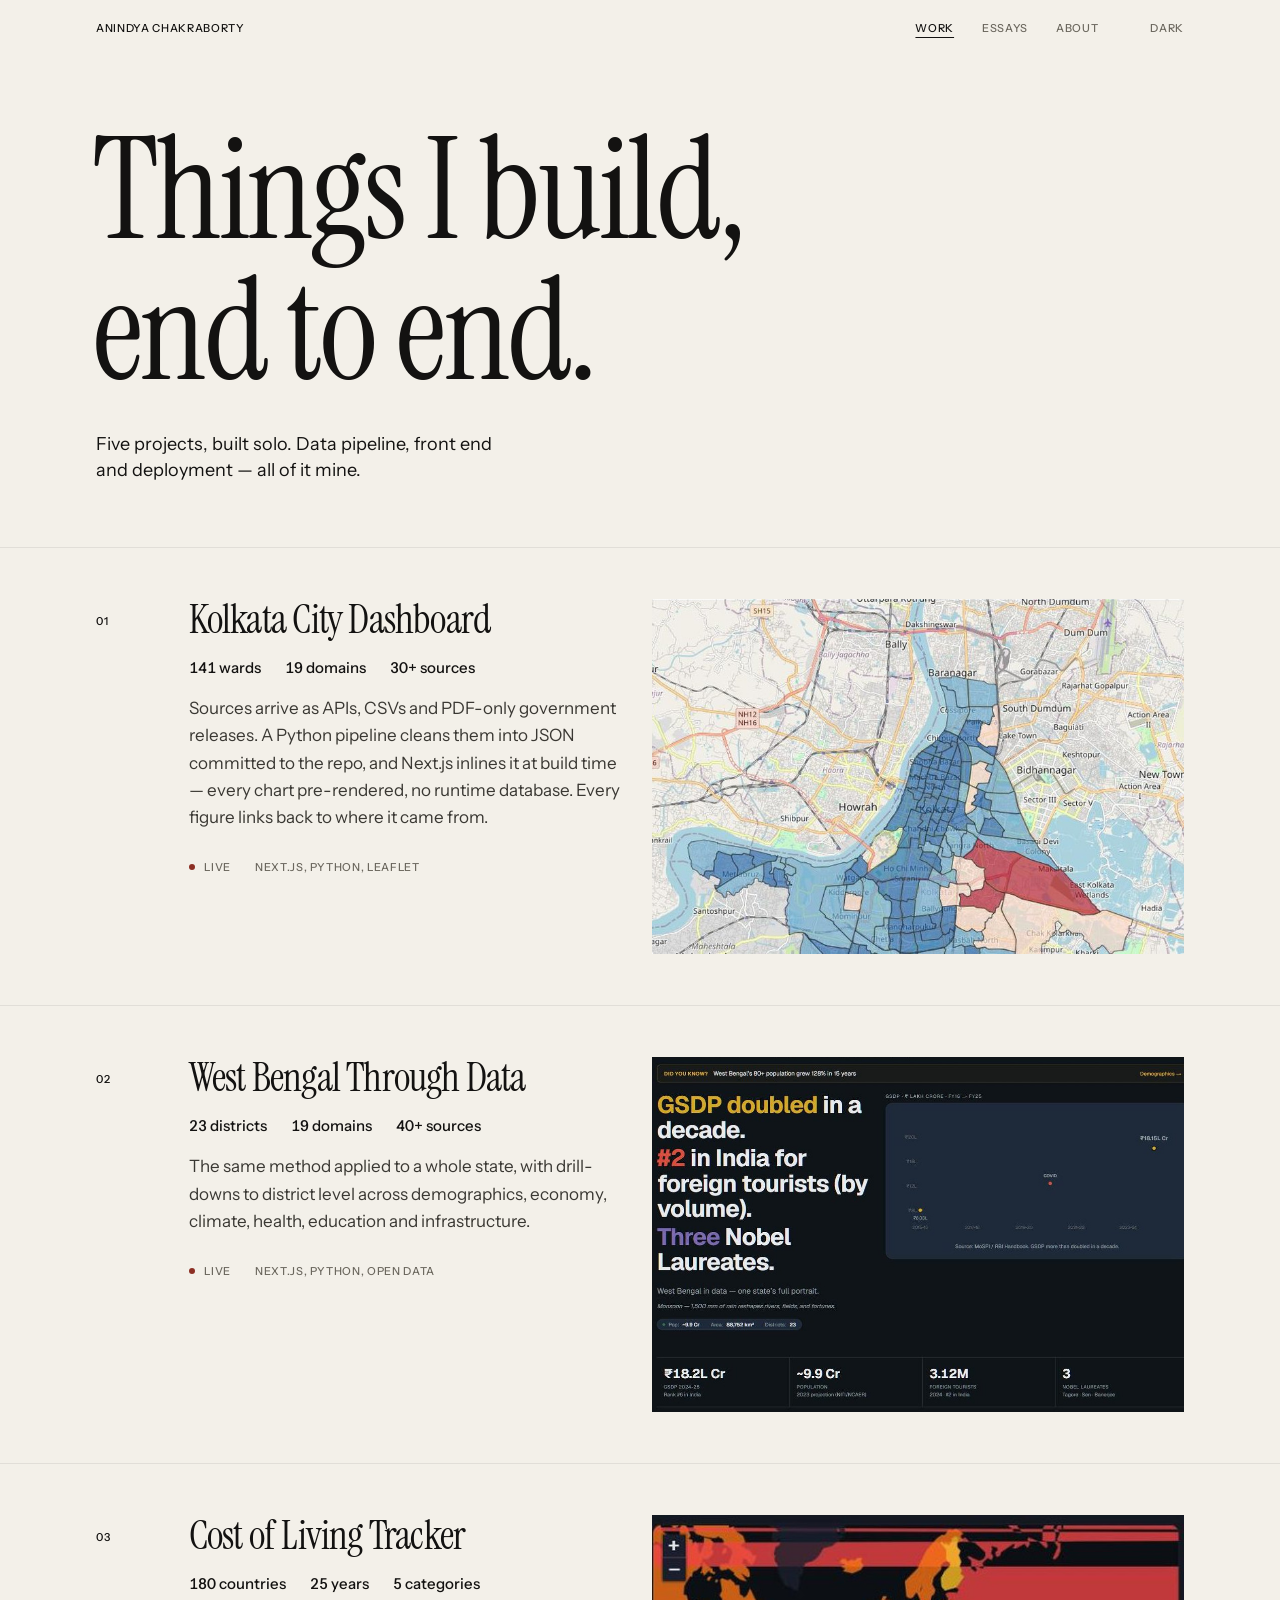
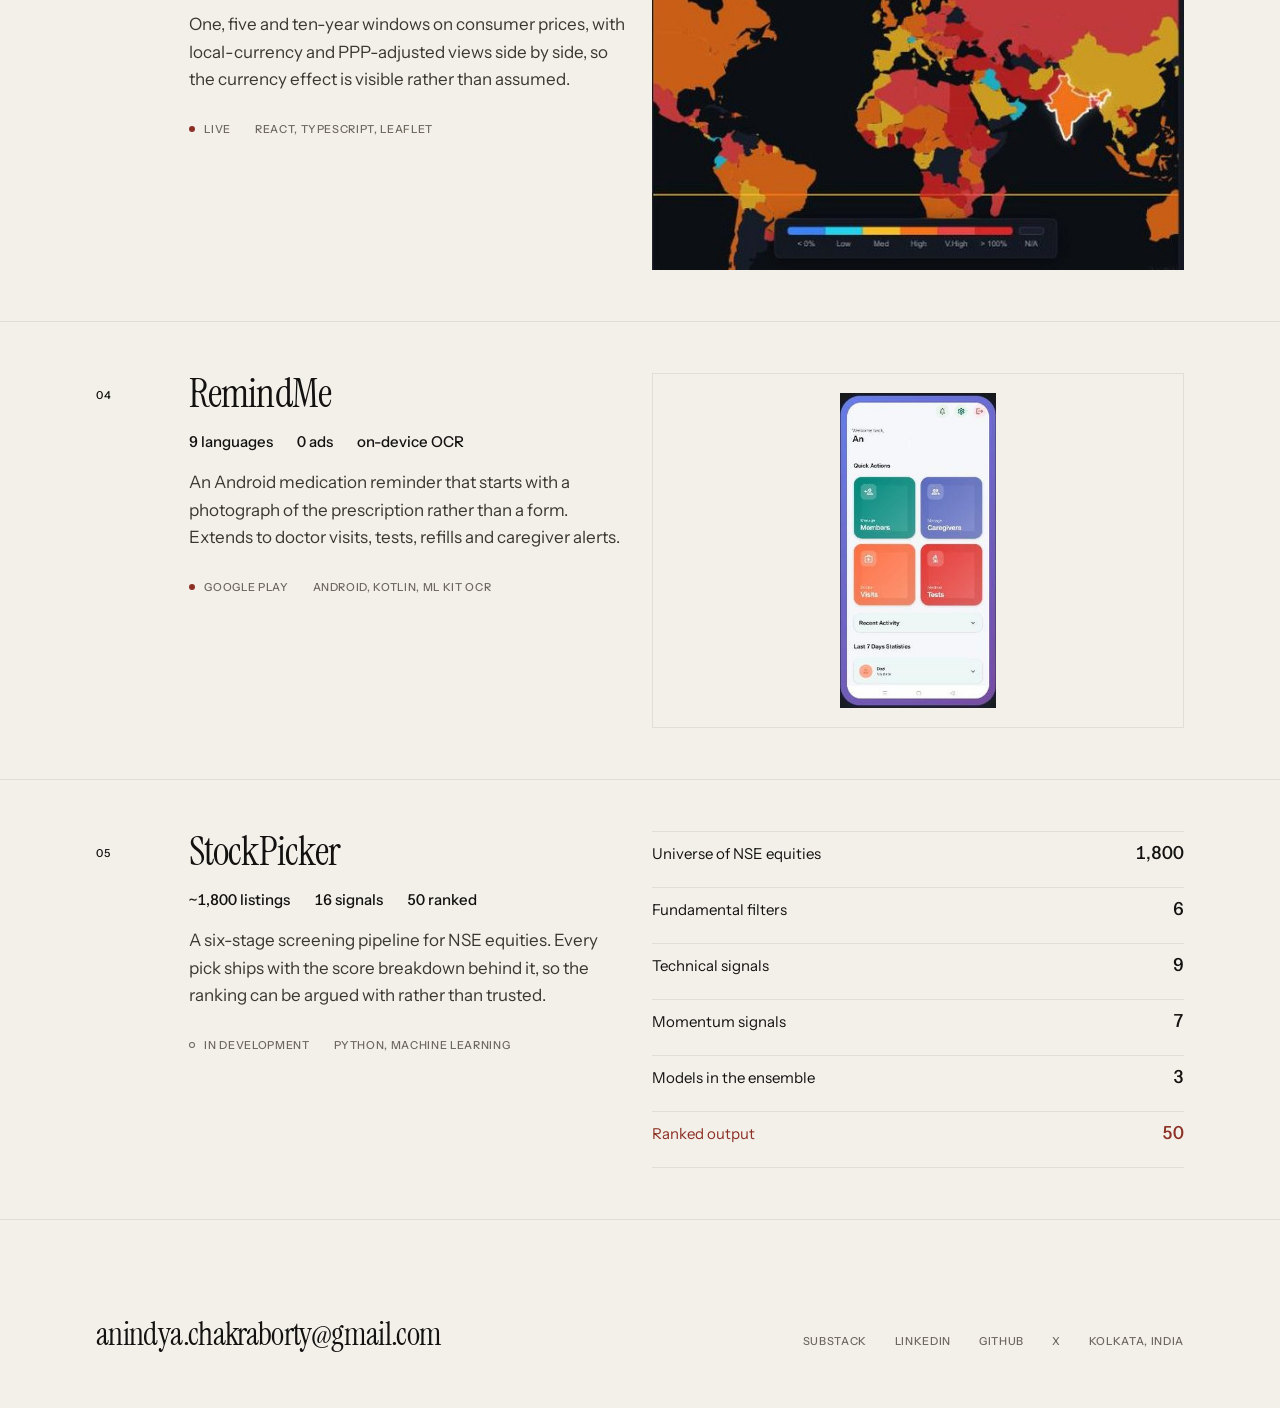
==== commit 91bc1405: "Recrop the Cost of Living and West Bengal artefacts Both crops were 1.60 against a 3:2 frame, so obj" ====
--- a/index.html
+++ b/index.html
@@ -382,7 +382,7 @@
           </div>
         </div>
         <figure class="entry-figure shot">
-          <img src="assets/westbengal-gsdp.jpg" width="601" height="376" loading="lazy" alt="A chart from the West Bengal dashboard showing gross state domestic product doubling between 2015-16 and 2024-25.">
+          <img src="assets/westbengal-overview.jpg" width="1057" height="705" loading="lazy" alt="The West Bengal dashboard's overview: headline findings on state GDP, tourism and Nobel laureates, a GSDP trend chart, and a summary row of state figures.">
         </figure>
       </a>
     </li>
@@ -403,7 +403,7 @@
           </div>
         </div>
         <figure class="entry-figure shot">
-          <img src="assets/cost-of-living-map.jpg" width="585" height="366" loading="lazy" alt="A world choropleth from the Cost of Living Tracker, shading every country by its ten-year price change.">
+          <img src="assets/cost-of-living-map.jpg" width="576" height="384" loading="lazy" alt="A world choropleth from the Cost of Living Tracker, shading every country by its ten-year price change, with the colour scale below it.">
         </figure>
       </a>
     </li>
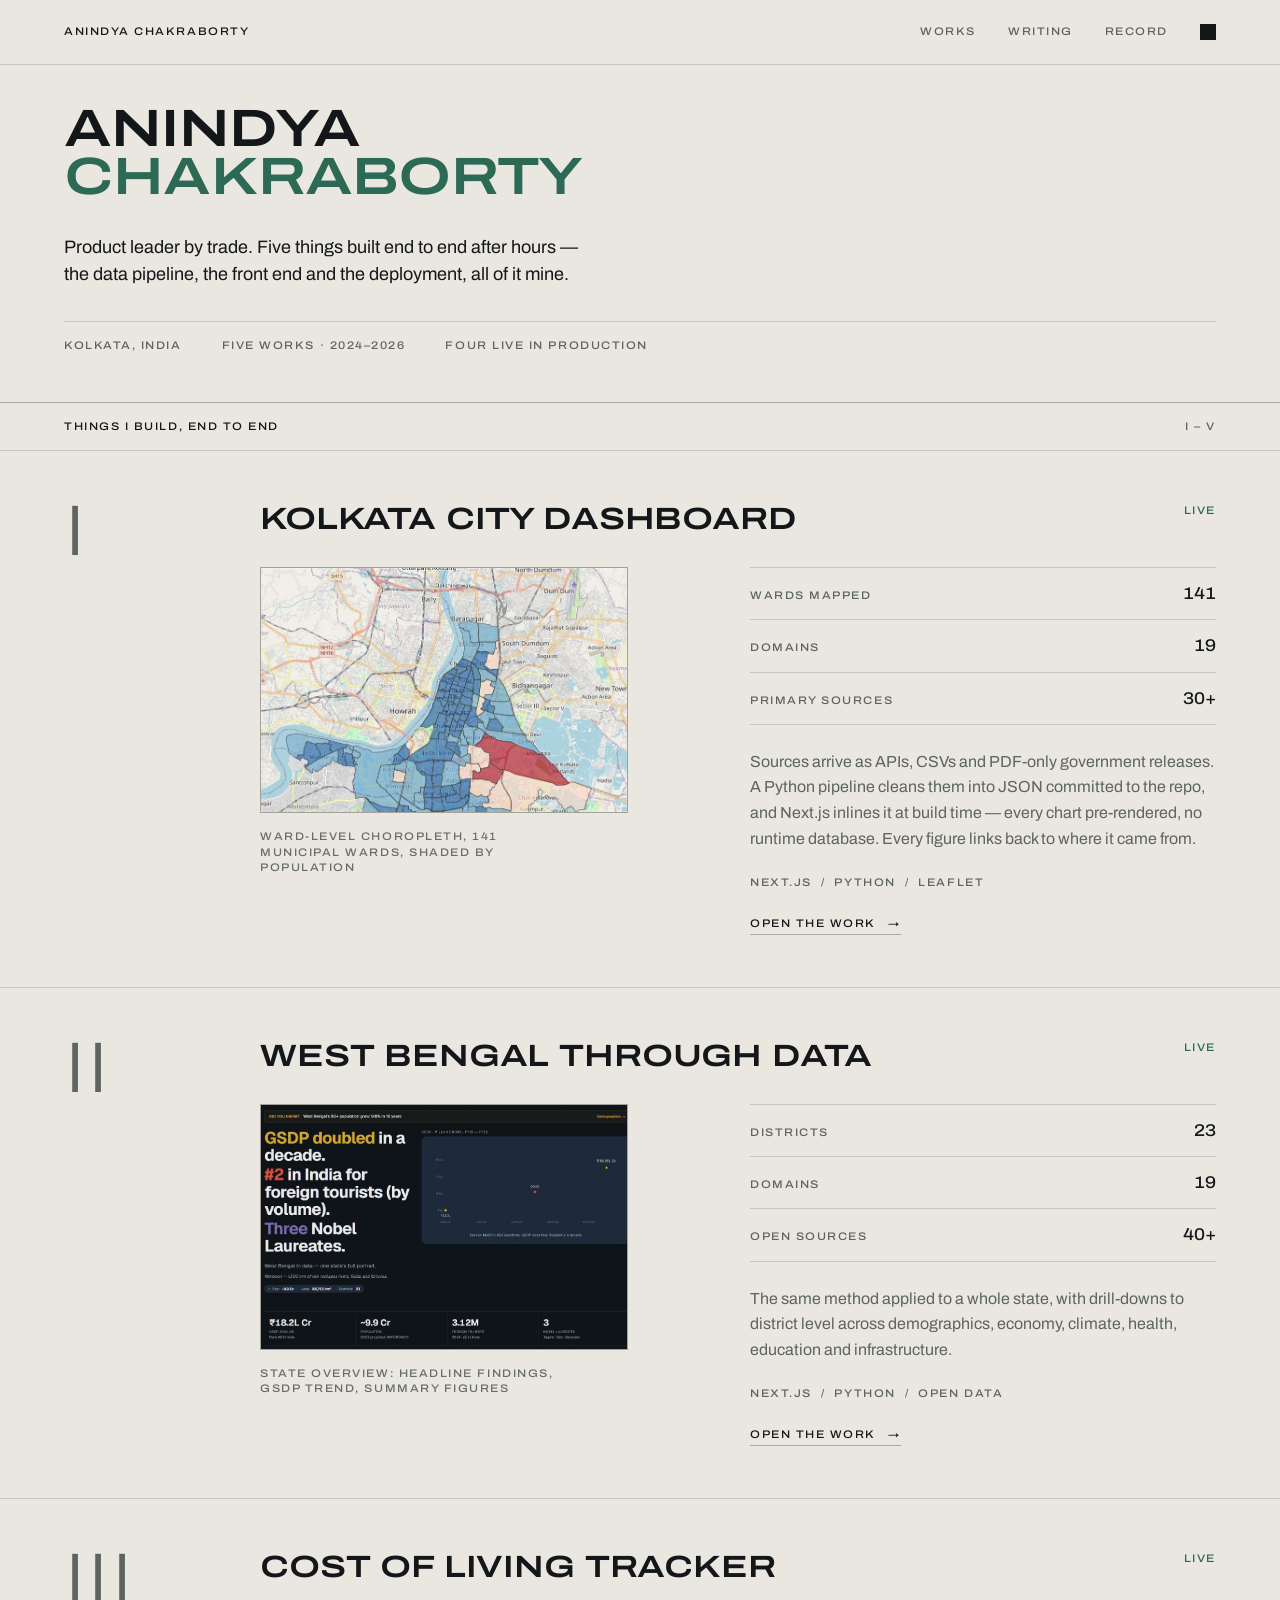
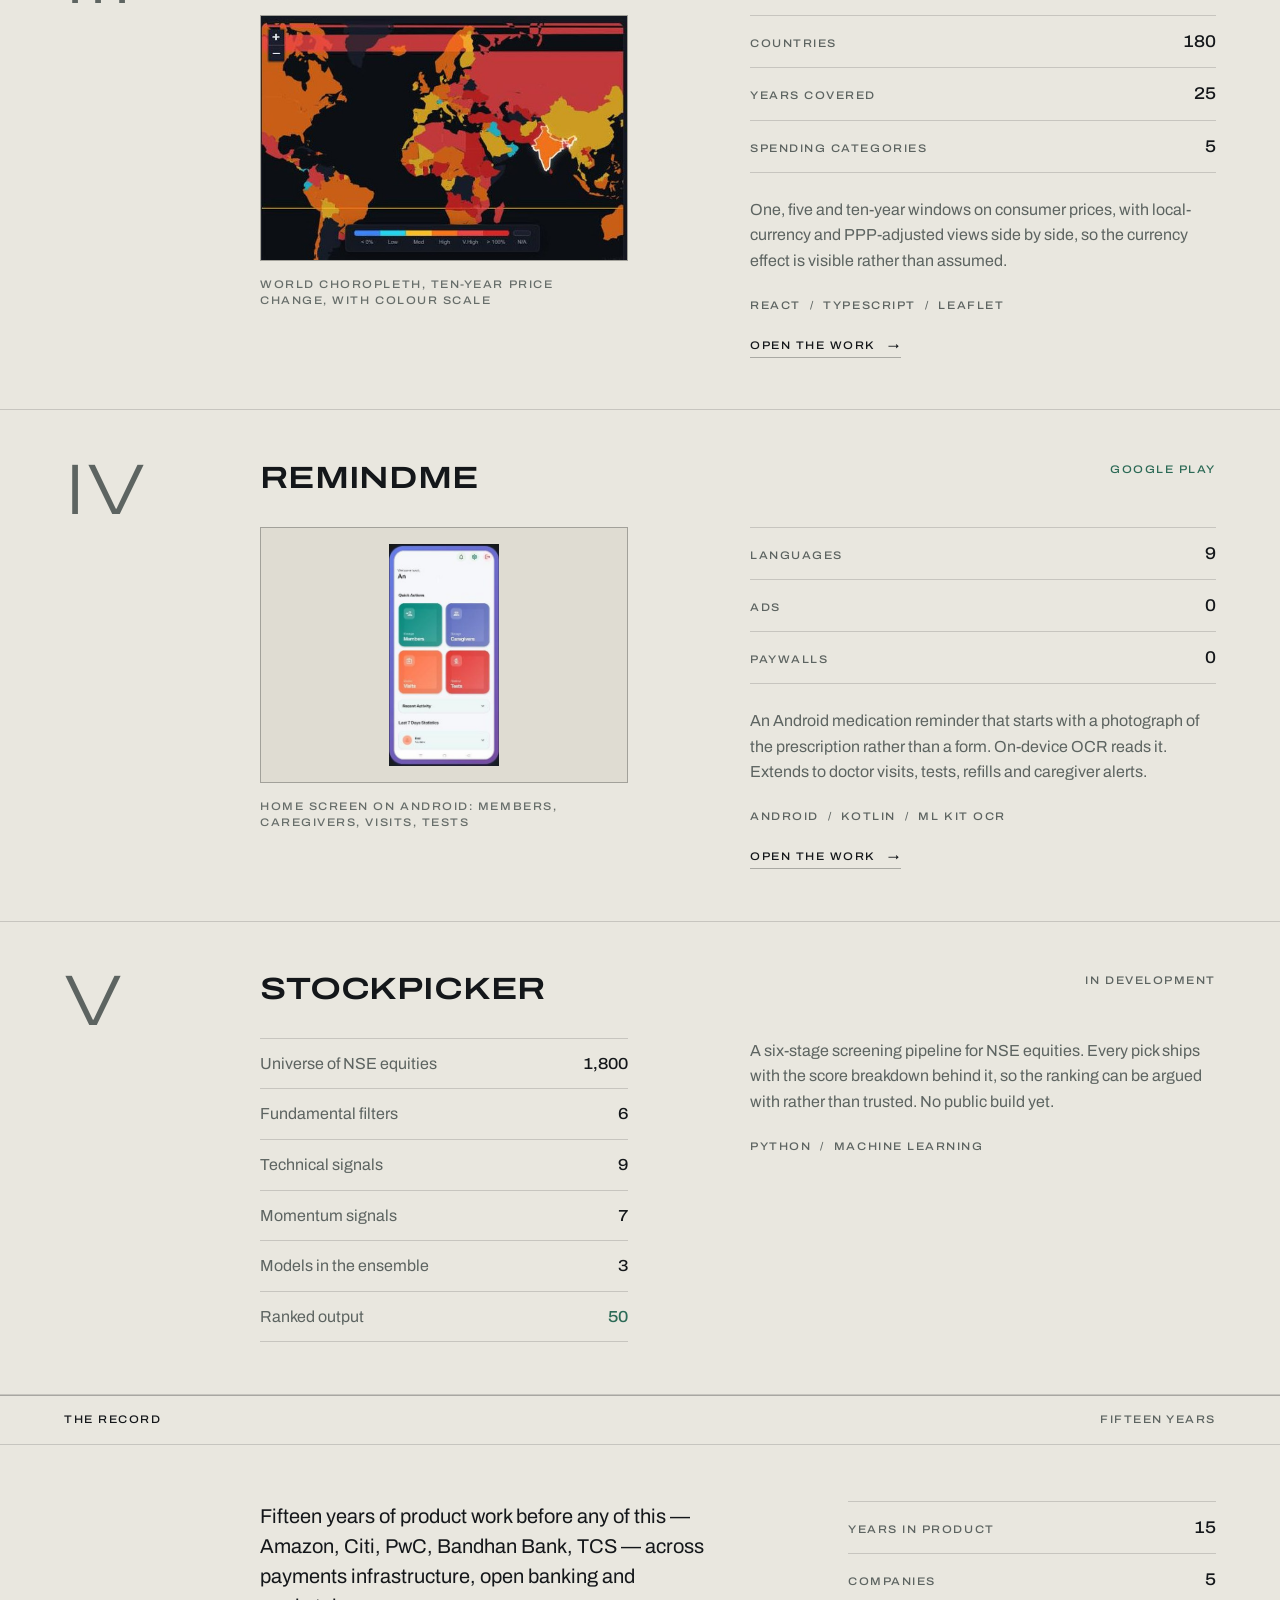
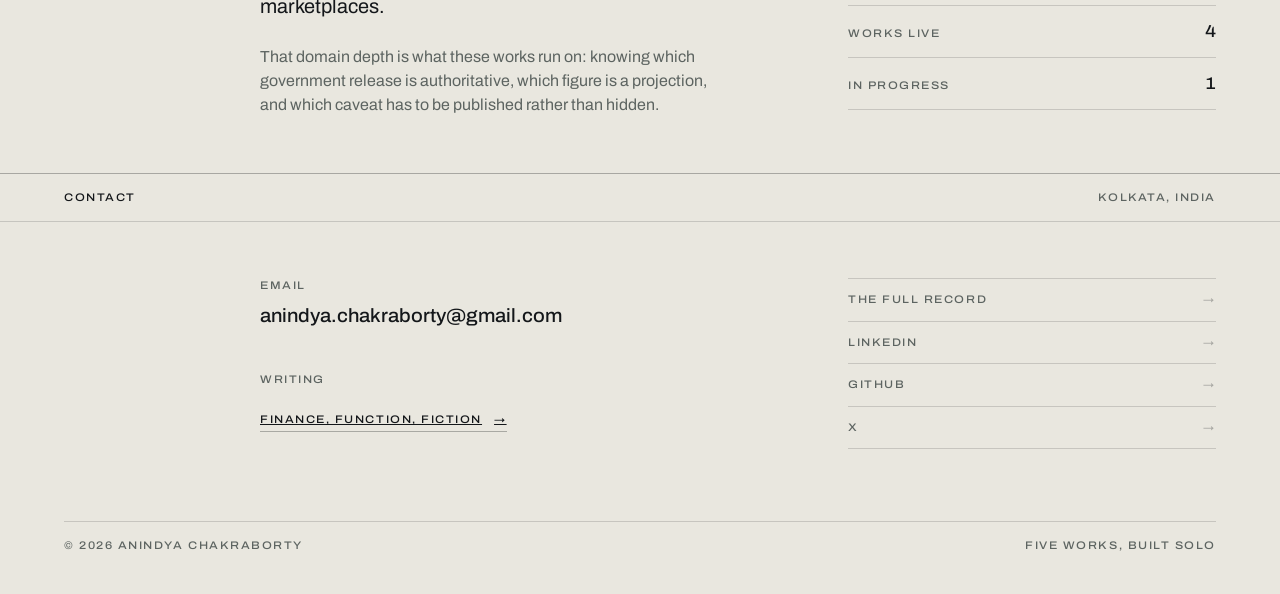
==== commit 856fc9d6: "Rebuild both pages as a catalogue One typeface in two registers — expanded capitals and normal-width" ====
--- a/index.html
+++ b/index.html
@@ -3,68 +3,73 @@
 <head>
 <meta charset="UTF-8">
 <meta name="viewport" content="width=device-width, initial-scale=1.0">
-<title>Anindya Chakraborty — Projects</title>
-<meta name="description" content="Independent projects by Anindya Chakraborty: open-data dashboards for Kolkata and West Bengal, a global cost-of-living tracker, an NSE equity screening pipeline, and an Android medication reminder.">
+<title>Anindya Chakraborty — Works</title>
+<meta name="description" content="Five independent works by Anindya Chakraborty: open-data dashboards for Kolkata and West Bengal, a global cost-of-living tracker, an Android medication reminder, and an NSE equity screener. Built end to end.">
 
 <meta property="og:type" content="website">
-<meta property="og:title" content="Anindya Chakraborty — Projects">
-<meta property="og:description" content="Open-data dashboards, a global cost-of-living tracker, an equity screening pipeline, and an Android medication reminder. Built end to end.">
+<meta property="og:title" content="Anindya Chakraborty — Works">
+<meta property="og:description" content="Five things built end to end — open-data dashboards, a cost-of-living tracker, an Android app and an equity screener.">
 <meta property="og:url" content="https://canindya.github.io/projects/">
-<meta property="og:image" content="https://canindya.github.io/projects/assets/kolkata-dashboard.jpg">
+<meta property="og:image" content="https://canindya.github.io/projects/assets/kolkata-map.jpg">
 <meta name="twitter:card" content="summary_large_image">
-<meta name="twitter:title" content="Anindya Chakraborty — Projects">
-<meta name="twitter:description" content="Open-data dashboards, a global cost-of-living tracker, an equity screening pipeline, and an Android medication reminder. Built end to end.">
-<meta name="twitter:image" content="https://canindya.github.io/projects/assets/kolkata-dashboard.jpg">
-
-<link rel="icon" href="data:image/svg+xml,%3Csvg xmlns='http://www.w3.org/2000/svg' viewBox='0 0 32 32'%3E%3Crect width='32' height='32' fill='%23171614'/%3E%3Ctext x='16' y='23' font-family='Georgia,serif' font-size='19' fill='%23e8e4db' text-anchor='middle'%3EA%3C/text%3E%3C/svg%3E">
-<meta name="theme-color" content="#f3f0e9" media="(prefers-color-scheme: light)">
-<meta name="theme-color" content="#171614" media="(prefers-color-scheme: dark)">
+<meta name="twitter:title" content="Anindya Chakraborty — Works">
+<meta name="twitter:description" content="Five things built end to end — open-data dashboards, a cost-of-living tracker, an Android app and an equity screener.">
+<meta name="twitter:image" content="https://canindya.github.io/projects/assets/kolkata-map.jpg">
+
+<link rel="icon" href="data:image/svg+xml,%3Csvg xmlns='http://www.w3.org/2000/svg' viewBox='0 0 32 32'%3E%3Crect width='32' height='32' fill='%2314171a'/%3E%3Crect x='6' y='14' width='20' height='2' fill='%236fb69c'/%3E%3Crect x='6' y='20' width='13' height='2' fill='%23e9e7df'/%3E%3Crect x='6' y='8' width='13' height='2' fill='%23e9e7df'/%3E%3C/svg%3E">
+<meta name="theme-color" content="#14171a" media="(prefers-color-scheme: dark)">
+<meta name="theme-color" content="#e9e7df" media="(prefers-color-scheme: light)">
 
 <script>
-  // Set the theme before first paint: saved choice wins, otherwise follow the OS.
-  // Inline and blocking on purpose — deferring this causes a flash of the wrong theme.
+  // Set the palette before first paint: a saved choice wins, otherwise follow
+  // the OS. Blocking on purpose — deferring causes a flash of the wrong ground.
   (function () {
     var saved = null;
     try { saved = localStorage.getItem('theme'); } catch (e) {}
-    var theme = saved || (window.matchMedia('(prefers-color-scheme: dark)').matches ? 'dark' : 'light');
+    var theme = saved || (window.matchMedia('(prefers-color-scheme: light)').matches ? 'light' : 'dark');
     document.documentElement.setAttribute('data-theme', theme);
   })();
 </script>
 
 <link rel="preconnect" href="https://fonts.googleapis.com">
 <link rel="preconnect" href="https://fonts.gstatic.com" crossorigin>
-<link href="https://fonts.googleapis.com/css2?family=Instrument+Sans:wght@400;500&family=Instrument+Serif:ital@0;1&display=swap" rel="stylesheet">
+<link href="https://fonts.googleapis.com/css2?family=Archivo:wdth,wght@62..125,100..900&display=swap" rel="stylesheet">
 <style>
   /* ===================================================================
-     TOKENS
-     Paper, ink, one mid-tone, one hairline weight used everywhere,
-     one accent that only marks a live thing or a hover.
-     =================================================================== */
-  :root, [data-theme="light"] {
+     THE CATALOGUE
+     One typeface in two exactly balanced registers: expanded capitals for
+     everything monumental, normal-width lowercase for everything read.
+     Twelve columns, an eight-pixel baseline, a seventy-two-pixel rhythm.
+     =================================================================== */
+
+  :root, [data-theme="dark"] {
+    color-scheme: dark;
+    --ground:  #14171a;
+    --panel:   #1b1f22;
+    --stone:   #e9e7df;
+    --muted:   #8f9793;
+    --rule:    rgba(233, 231, 223, 0.15);
+    --rule-2:  rgba(233, 231, 223, 0.28);
+    --accent:  #6fb69c;
+  }
+
+  [data-theme="light"] {
     color-scheme: light;
-    --paper: #f3f0e9;
-    --ink: #131211;
-    --ink-mid: #6b675e;
-    --ink-body: #3a3833;
-    --rule: rgba(19, 18, 17, 0.08);
-    --accent: #8c2f24;
-  }
-
-  [data-theme="dark"] {
-    color-scheme: dark;
-    --paper: #1b1917;
-    --ink: #e8e4db;
-    --ink-mid: #8f8a80;
-    --ink-body: #c6c1b6;
-    --rule: rgba(232, 228, 219, 0.12);
-    --accent: #e0876a;
+    --ground:  #e9e7df;
+    --panel:   #dfdcd2;
+    --stone:   #14171a;
+    --muted:   #5d6461;
+    --rule:    rgba(20, 23, 26, 0.16);
+    --rule-2:  rgba(20, 23, 26, 0.3);
+    --accent:  #2c6a56;
   }
 
   :root {
-    --serif: 'Instrument Serif', 'Times New Roman', Georgia, serif;
-    --sans: 'Instrument Sans', system-ui, -apple-system, sans-serif;
-    --margin: 6rem;
-    --gap: 1.5rem;
+    --sans: 'Archivo', 'Helvetica Neue', Arial, sans-serif;
+    --u: 8px;                       /* baseline unit */
+    --rhythm: 72px;                 /* section rhythm */
+    --margin: clamp(1.25rem, 5vw, 4.5rem);
+    --gutter: 24px;
   }
 
   *, *::before, *::after { margin: 0; padding: 0; box-sizing: border-box; }
@@ -72,30 +77,44 @@
 
   body {
     font-family: var(--sans);
-    font-size: 0.9375rem;
-    line-height: 1.55;
-    background: var(--paper);
-    color: var(--ink-mid);
+    font-size: 1rem;
+    font-weight: 400;
+    font-stretch: 100%;
+    line-height: 1.6;
+    background: var(--ground);
+    color: var(--muted);
     -webkit-font-smoothing: antialiased;
     -moz-osx-font-smoothing: grayscale;
     overflow-x: hidden;
   }
 
-  ::selection { background: var(--ink); color: var(--paper); }
+  ::selection { background: var(--accent); color: var(--ground); }
   img { display: block; max-width: 100%; }
   a { color: inherit; }
-  :focus-visible { outline: 2px solid var(--accent); outline-offset: 4px; }
+  :focus-visible { outline: 2px solid var(--accent); outline-offset: 3px; }
 
   .shell { padding-inline: var(--margin); }
 
-  /* One label style, used for the index numbers, the meta lines, the nav
-     and the footer. Everything else is either the serif or body copy. */
-  .label {
+  .grid {
+    display: grid;
+    grid-template-columns: repeat(12, 1fr);
+    column-gap: var(--gutter);
+  }
+
+  /* -- the two registers ---------------------------------------------- */
+
+  /* Monumental: expanded capitals. */
+  .mono-caps, .band-label, .status, .figure-key, .plate-caption, .stack, nav a, .wordmark {
+    font-stretch: 112%;
+    font-weight: 500;
     font-size: 0.6875rem;
-    font-weight: 500;
-    letter-spacing: 0.06em;
+    letter-spacing: 0.14em;
     text-transform: uppercase;
-  }
+    line-height: 1.4;
+  }
+
+  /* Quiet: normal width, lowercase, read at length. */
+  .read { font-stretch: 100%; font-weight: 400; font-size: 1rem; line-height: 1.6; }
 
   /* ===================================================================
      HEADER
@@ -104,219 +123,317 @@
     display: flex;
     align-items: center;
     justify-content: space-between;
-    gap: 2rem;
-    padding: 1.25rem var(--margin);
-  }
-
-  .wordmark { color: var(--ink); text-decoration: none; white-space: nowrap; }
-
-  .header-end { display: flex; align-items: baseline; gap: 1.75rem; }
-  .header-end .theme-btn { margin-left: 1.5rem; }
-  .header-end a, .header-end button { color: var(--ink-mid); }
-  .header-end a { text-decoration: none; text-underline-offset: 0.45em; text-decoration-thickness: 1px; }
-  .header-end a:hover, .header-end button:hover { color: var(--ink); }
-  .header-end a[aria-current="page"] { color: var(--ink); text-decoration: underline; }
-
-  .theme-btn {
-    font: inherit;
-    font-size: 0.6875rem;
-    font-weight: 500;
-    letter-spacing: 0.06em;
+    gap: var(--gutter);
+    padding: calc(var(--u) * 3) var(--margin);
+    border-bottom: 1px solid var(--rule);
+  }
+
+  .wordmark { color: var(--stone); text-decoration: none; white-space: nowrap; }
+
+  nav { display: flex; align-items: center; gap: calc(var(--u) * 4); }
+  nav a { text-decoration: none; color: var(--muted); }
+  nav a:hover { color: var(--stone); }
+  nav a[aria-current="page"] { color: var(--stone); }
+
+  .swatch {
+    width: calc(var(--u) * 2);
+    height: calc(var(--u) * 2);
+    padding: 0;
+    border: 1px solid var(--rule-2);
+    background: var(--stone);
+    cursor: pointer;
+  }
+
+  .swatch:hover { background: var(--accent); border-color: var(--accent); }
+
+  /* ===================================================================
+     HERO — the name is the monument.
+     =================================================================== */
+  .hero { padding-block: calc(var(--u) * 5) calc(var(--u) * 6); }
+
+  .hero h1 {
+    font-stretch: 125%;
+    font-weight: 600;
+    font-size: clamp(1.75rem, 4.1vw, 3.5rem);
+    line-height: 0.92;
+    letter-spacing: -0.015em;
     text-transform: uppercase;
-    background: none;
-    border: 0;
-    padding: 0;
-    cursor: pointer;
-  }
-
-  [data-theme="light"] .theme-btn::after { content: 'Dark'; }
-  [data-theme="dark"] .theme-btn::after { content: 'Light'; }
-
-  /* ===================================================================
-     HERO
-     =================================================================== */
-  .hero { padding-top: clamp(2.5rem, 5vw, 4rem); padding-bottom: clamp(2.5rem, 5vw, 4rem); }
-
-  .hero h1 {
-    font-family: var(--serif);
-    font-weight: 400;
-    font-size: clamp(3.25rem, 11vw, 10rem);
-    line-height: 1;
-    letter-spacing: -0.02em;
-    color: var(--ink);
-    margin-left: -0.02em;
-  }
-
-  .hero p {
-    margin-top: 1.75rem;
+    color: var(--stone);
+  }
+
+  .hero h1 span { display: block; }
+  .hero h1 span:last-child { color: var(--accent); }
+
+  .standfirst {
+    max-width: 52ch;
+    margin-top: calc(var(--u) * 4);
     font-size: 1.125rem;
-    line-height: 1.45;
-    color: var(--ink);
-    max-width: 34ch;
-  }
-
-  /* ===================================================================
-     INDEX — five projects, one construction.
-     Number in column 1, copy in 2–6, evidence in 7–12. No exceptions.
-     =================================================================== */
-  /* Rules run edge to edge so the index reads as a table, not a stack of cards. */
-  .index { list-style: none; border-top: 1px solid var(--rule); }
-  .index > li { border-bottom: 1px solid var(--rule); }
-
-  .entry {
+    line-height: 1.55;
+    color: var(--stone);
+  }
+
+  .hero-meta {
+    display: flex;
+    flex-wrap: wrap;
+    gap: calc(var(--u) * 2) calc(var(--u) * 5);
+    margin-top: calc(var(--u) * 4);
+    padding-top: calc(var(--u) * 2);
+    border-top: 1px solid var(--rule);
+    color: var(--muted);
+  }
+
+  /* ===================================================================
+     SECTION BAND — a full-bleed rule carrying a label at each end.
+     =================================================================== */
+  .band {
+    display: flex;
+    align-items: baseline;
+    justify-content: space-between;
+    gap: var(--gutter);
+    padding: calc(var(--u) * 2) var(--margin);
+    border-top: 1px solid var(--rule-2);
+    border-bottom: 1px solid var(--rule);
+    color: var(--muted);
+  }
+
+  .band strong { font-weight: 500; color: var(--stone); }
+
+  /* ===================================================================
+     WORKS — catalogue entries. Numeral hangs left, plate recto, label verso.
+     =================================================================== */
+  .works { list-style: none; }
+  .works > li { border-bottom: 1px solid var(--rule); }
+
+  .work {
     display: grid;
     grid-template-columns: repeat(12, 1fr);
-    column-gap: var(--gap);
+    column-gap: var(--gutter);
+    row-gap: calc(var(--u) * 4);
     align-items: start;
-    padding: clamp(2.5rem, 4vw, 3.5rem) var(--margin);
+    padding: calc(var(--rhythm) * 0.72) var(--margin);
     color: inherit;
     text-decoration: none;
   }
 
-  .entry .no { grid-column: 1 / 2; padding-top: 0.85rem; color: var(--ink); }
-  .entry-body { grid-column: 2 / 7; }
-  .entry-figure { grid-column: 7 / 13; }
-
-  .entry h2 {
-    font-family: var(--serif);
-    font-weight: 400;
-    font-size: clamp(2rem, 3.1vw, 2.75rem);
+  .numeral {
+    grid-column: 1 / 3;
+    grid-row: 1 / span 2;
+    font-stretch: 125%;
+    font-weight: 250;
+    font-size: clamp(2.5rem, 5.6vw, 4.5rem);
+    line-height: 0.8;
+    letter-spacing: 0.02em;
+    color: var(--muted);
+    transition: color 0.25s ease;
+  }
+
+  .work-head {
+    grid-column: 3 / 11;
+    grid-row: 1;
+    display: flex;
+    flex-wrap: wrap;
+    align-items: baseline;
+    gap: calc(var(--u) * 2) var(--gutter);
+  }
+
+  .work h2 {
+    font-stretch: 125%;
+    font-weight: 600;
+    font-size: clamp(1.125rem, 2.4vw, 2rem);
     line-height: 1.05;
-    letter-spacing: -0.02em;
-    color: var(--ink);
-    text-decoration-color: transparent;
-    text-decoration-thickness: 1px;
-    text-underline-offset: 0.14em;
-    transition: text-decoration-color 0.25s ease;
-  }
-
-  a.entry:hover h2 { text-decoration: underline; text-decoration-color: var(--accent); }
-  a.entry:hover .no { color: var(--accent); }
-
-  .stats {
-    display: flex;
-    flex-wrap: wrap;
-    gap: 0.3rem 1.5rem;
-    margin-top: 1rem;
-    font-size: 0.9375rem;
-    font-weight: 500;
-    line-height: 1.4;
-    font-variant-numeric: tabular-nums lining-nums;
-    color: var(--ink);
-  }
-
-  .say { margin-top: 1.1rem; font-size: 1.0625rem; line-height: 1.6; color: var(--ink-body); max-width: 54ch; }
-
-  /* Status and stack on two fixed columns, so they line up down the page. */
-  .meta { display: flex; flex-wrap: wrap; gap: 0.35rem 1.5rem; margin-top: 1.75rem; color: var(--ink-mid); }
-  .meta .live::before {
-    content: '';
-    display: inline-block;
-    width: 6px; height: 6px;
-    margin-right: 0.6rem;
-    vertical-align: 0.1em;
-    border-radius: 50%;
-    background: var(--accent);
-  }
-
-  .meta .wip::before { background: none; box-shadow: inset 0 0 0 1px currentColor; }
-
-  .shot { overflow: hidden; box-shadow: inset 0 0 0 1px var(--rule); }
-
-  .shot img {
+    letter-spacing: -0.005em;
+    text-transform: uppercase;
+    color: var(--stone);
+  }
+
+  .status { grid-column: 11 / 13; grid-row: 1; justify-self: end; text-align: right; color: var(--accent); }
+  .status.dim { color: var(--muted); }
+
+  /* -- the plate ------------------------------------------------------- */
+  .plate-wrap { grid-column: 3 / 7; grid-row: 2; }
+
+  .plate {
+    display: block;
+    border: 1px solid var(--rule-2);
+    background: var(--panel);
+    overflow: hidden;
+  }
+
+  .plate img {
     width: 100%;
     height: auto;
     aspect-ratio: 3 / 2;
     object-fit: cover;
-    transition: transform 0.7s cubic-bezier(0.2, 0.8, 0.2, 1);
-  }
-
-  a.entry:hover .shot img { transform: scale(1.02); }
-
-  /* The device sits on the page's own ground, so it follows the theme
-     instead of burning a cream rectangle into the dark palette. */
-  .shot.device { background: var(--paper); }
-  .shot.device img { object-fit: contain; padding-block: 1.25rem; }
-
-  [data-theme="dark"] .shot img { filter: brightness(0.9); }
-
-
-  /* -- 05's evidence is a drawing, not a screenshot -------------------- */
-  .funnel { list-style: none; border-top: 1px solid var(--rule); }
-
-  .funnel li {
+    transition: opacity 0.3s ease;
+  }
+
+  .plate.is-device { padding: calc(var(--u) * 2); }
+  .plate.is-device img { object-fit: contain; background: var(--panel); }
+
+  .plate-caption { margin-top: calc(var(--u) * 2); color: var(--muted); opacity: 0.92; max-width: 46ch; }
+
+  /* -- the label ------------------------------------------------------- */
+  .label { grid-column: 8 / 13; grid-row: 2; }
+
+  .figures { list-style: none; border-top: 1px solid var(--rule); }
+
+  .figures li {
     display: flex;
     align-items: baseline;
     justify-content: space-between;
-    gap: 2rem;
-    min-height: 3.5rem;
-    padding-block: 0.5rem;
+    gap: var(--gutter);
+    padding-block: calc(var(--u) * 1.5);
     border-bottom: 1px solid var(--rule);
-    color: var(--ink);
-  }
-
-  .funnel .count {
-    font-size: 1.125rem;
+  }
+
+  .figure-key { color: var(--muted); }
+
+  .figure-val {
+    font-stretch: 112%;
+    font-weight: 500;
+    font-size: 1.0625rem;
+    font-variant-numeric: tabular-nums lining-nums;
+    color: var(--stone);
+  }
+
+  .label .read { margin-top: calc(var(--u) * 3); color: var(--muted); max-width: 58ch; }
+  .stack { margin-top: calc(var(--u) * 3); color: var(--muted); }
+
+  .enter {
+    display: inline-flex;
+    align-items: center;
+    gap: calc(var(--u) * 1.5);
+    margin-top: calc(var(--u) * 3);
+    padding-bottom: 2px;
+    font-stretch: 112%;
+    font-weight: 500;
+    font-size: 0.6875rem;
+    letter-spacing: 0.14em;
+    text-transform: uppercase;
+    color: var(--stone);
+    border-bottom: 1px solid var(--rule-2);
+    transition: color 0.2s ease, border-color 0.2s ease;
+  }
+
+  .enter i { font-style: normal; transition: transform 0.25s ease; }
+
+  a.work:hover .numeral { color: var(--accent); }
+  a.work:hover .plate { border-color: var(--accent); }
+  a.work:hover .enter { color: var(--accent); border-color: var(--accent); }
+  a.work:hover .enter i { transform: translateX(4px); }
+
+  /* -- the unshipped work gets a specification table, not a plate ------- */
+  .spec { grid-column: 3 / 7; grid-row: 2; border-top: 1px solid var(--rule); }
+
+  .spec li {
+    display: flex;
+    align-items: baseline;
+    justify-content: space-between;
+    gap: var(--gutter);
+    padding-block: calc(var(--u) * 1.5);
+    border-bottom: 1px solid var(--rule);
+    list-style: none;
+    color: var(--muted);
+  }
+
+  .spec .n {
+    font-stretch: 112%;
     font-weight: 500;
     font-variant-numeric: tabular-nums lining-nums;
-    color: var(--ink);
-  }
-
-  .funnel li:last-child { color: var(--accent); }
-  .funnel li:last-child .count { color: var(--accent); }
-
-  /* ===================================================================
-     FOOTER
-     =================================================================== */
-  footer { padding-top: clamp(4rem, 7vw, 6rem); padding-bottom: 3rem; }
-
-  .footer-top {
-    display: flex;
-    flex-wrap: wrap;
+    color: var(--stone);
+  }
+
+  .spec li:last-child .n { color: var(--accent); }
+
+  /* ===================================================================
+     STATEMENT
+     =================================================================== */
+  .statement { padding-block: calc(var(--u) * 7); }
+  .statement .prose { grid-column: 3 / 8; }
+  .statement .prose p { font-size: 1.25rem; line-height: 1.5; color: var(--stone); }
+  .statement .prose p + p { margin-top: calc(var(--u) * 3); font-size: 1rem; color: var(--muted); }
+  .statement .figures { grid-column: 9 / 13; }
+
+  /* ===================================================================
+     COLOPHON
+     =================================================================== */
+  footer { padding-block: calc(var(--u) * 7) calc(var(--u) * 5); }
+
+  .contact { grid-column: 3 / 8; }
+  .contact .key { color: var(--muted); }
+
+  .contact a.mail {
+    display: inline-block;
+    margin-top: var(--u);
+    font-stretch: 105%;
+    font-weight: 500;
+    font-size: clamp(1rem, 1.5vw, 1.25rem);
+    letter-spacing: 0;
+    color: var(--stone);
+    text-decoration: none;
+    word-break: break-word;
+  }
+
+  .contact a.mail:hover { color: var(--accent); }
+  .contact .writing { margin-top: calc(var(--u) * 5); }
+
+  /* The same hairline row as the figures list, so the links belong to the
+     page's grammar instead of forming a ragged stack of words. */
+  .elsewhere { grid-column: 9 / 13; list-style: none; border-top: 1px solid var(--rule); }
+  .elsewhere li { border-bottom: 1px solid var(--rule); }
+
+  .elsewhere a {
+    display: flex;
     align-items: baseline;
     justify-content: space-between;
-    gap: 1.5rem 3rem;
-  }
-
-  .footer-top a.mail {
-    font-family: var(--serif);
-    font-size: clamp(1.5rem, 2.8vw, 2rem);
-    font-weight: 400;
-    letter-spacing: -0.02em;
-    color: var(--ink);
+    gap: var(--gutter);
+    padding-block: calc(var(--u) * 1.5);
+    font-stretch: 112%;
+    font-weight: 500;
+    font-size: 0.6875rem;
+    letter-spacing: 0.14em;
+    text-transform: uppercase;
+    color: var(--muted);
     text-decoration: none;
   }
 
-  .footer-top a.mail:hover { color: var(--accent); }
-
-  .footer-top nav { display: flex; flex-wrap: wrap; gap: 1.75rem; color: var(--ink-mid); }
-  .footer-top nav a { text-decoration: none; text-underline-offset: 0.45em; text-decoration-thickness: 1px; }
-  .footer-top nav a:hover { color: var(--ink); text-decoration: underline; }
-
-  .footer-top nav .where { color: var(--ink-mid); }
+  .elsewhere a i { font-style: normal; color: var(--rule-2); transition: transform 0.25s ease, color 0.25s ease; }
+  .elsewhere a:hover { color: var(--stone); }
+  .elsewhere a:hover i { color: var(--accent); transform: translateX(4px); }
+
+  .colophon {
+    display: flex;
+    flex-wrap: wrap;
+    justify-content: space-between;
+    gap: calc(var(--u) * 1.5) var(--gutter);
+    margin-top: var(--rhythm);
+    padding-top: calc(var(--u) * 2);
+    border-top: 1px solid var(--rule);
+    color: var(--muted);
+  }
 
   /* ===================================================================
      RESPONSIVE
      =================================================================== */
   @media (max-width: 1080px) {
-    :root { --margin: 2.5rem; }
-    .entry-body { grid-column: 2 / 13; }
-    .entry-figure { grid-column: 2 / 13; margin-top: 2rem; }
-  }
-
-  @media (max-width: 640px) {
-    :root { --margin: 1.25rem; --gap: 0.75rem; }
-    header { padding-block: 1rem; }
-    .header-end { gap: 1.1rem; }
-    .hero h1 { font-size: 3.5rem; }
-    .hero p { margin-top: 1.75rem; font-size: 1.0625rem; }
-    .entry { padding-block: 3rem; }
-    .entry .no { grid-column: 1 / 13; grid-row: 1; padding-top: 0; margin-bottom: 0.75rem; }
-    .entry-body { grid-column: 1 / 13; grid-row: 2; }
-    .entry-figure { grid-column: 1 / 13; grid-row: 3; margin-top: 1.75rem; }
-    .stats { gap: 0.25rem 1.25rem; }
-    .meta { grid-template-columns: 1fr; gap: 0.25rem; }
-    .footer-top { flex-direction: column; align-items: flex-start; }
+    .work { row-gap: calc(var(--u) * 3); }
+    .numeral { grid-column: 1 / 13; grid-row: 1; }
+    .work-head { grid-column: 1 / 10; grid-row: 2; }
+    .status { grid-column: 10 / 13; grid-row: 2; }
+    .plate-wrap, .spec { grid-column: 1 / 13; grid-row: 3; }
+    .label { grid-column: 1 / 13; grid-row: 4; }
+    .statement .prose, .contact { grid-column: 1 / 10; }
+    .statement .figures, .elsewhere { grid-column: 1 / 10; margin-top: calc(var(--u) * 5); }
+  }
+
+  @media (max-width: 700px) {
+    .work-head, .status { grid-column: 1 / 13; justify-self: start; text-align: left; }
+    .status { grid-row: 3; }
+    .plate-wrap, .spec { grid-row: 4; }
+    .label { grid-row: 5; }
+    .statement .prose, .statement .figures, .contact, .elsewhere { grid-column: 1 / 13; }
+    .contact a.mail { font-size: 1rem; font-stretch: 100%; letter-spacing: 0.01em; }
+    nav { gap: calc(var(--u) * 2.5); }
   }
 
   @media (prefers-reduced-motion: reduce) {
@@ -327,164 +444,250 @@
 <body>
 
 <header>
-  <a class="wordmark label" href="./">Anindya Chakraborty</a>
-  <div class="header-end">
-    <a class="label" href="#work" aria-current="page">Work</a>
-    <a class="label" href="https://anindyachakraborty.substack.com/" target="_blank" rel="noopener">Essays</a>
-    <a class="label" href="about.html">About</a>
-    <button class="theme-btn" type="button" onclick="toggleTheme()" aria-label="Switch colour theme"></button>
+  <a class="wordmark" href="./">Anindya Chakraborty</a>
+  <nav>
+    <a href="#works">Works</a>
+    <a href="https://anindyachakraborty.substack.com/" target="_blank" rel="noopener">Writing</a>
+    <a href="about.html">Record</a>
+    <button class="swatch" type="button" onclick="toggleTheme()" aria-label="Switch between the light and dark ground"></button>
+  </nav>
+</header>
+
+<main>
+
+  <section class="hero shell">
+    <h1><span>Anindya</span><span>Chakraborty</span></h1>
+    <p class="standfirst">
+      Product leader by trade. Five things built end to end after hours — the data
+      pipeline, the front end and the deployment, all of it mine.
+    </p>
+    <div class="hero-meta mono-caps">
+      <span>Kolkata, India</span>
+      <span>Five works &middot; 2024&ndash;2026</span>
+      <span>Four live in production</span>
+    </div>
+  </section>
+
+  <div class="band" id="works">
+    <span class="band-label"><strong>Things I build, end to end</strong></span>
+    <span class="band-label">I &ndash; V</span>
   </div>
-</header>
-
-<main>
-
-  <section class="hero shell">
-    <h1>Things I build,<br>end to end.</h1>
-    <p>Five projects, built solo. Data pipeline, front end and deployment — all of it mine.</p>
-  </section>
-
-  <ol class="index" id="work">
-
+
+  <ol class="works">
+
+    <!-- I -->
     <li>
-      <a class="entry" href="https://kolkata.datacarta.in/" target="_blank" rel="noopener">
-        <div class="no label">01</div>
-        <div class="entry-body">
-          <h2>Kolkata City Dashboard</h2>
-          <p class="stats"><span>141 wards</span><span>19 domains</span><span>30+ sources</span></p>
-          <p class="say">
+      <a class="work" href="https://kolkata.datacarta.in/" target="_blank" rel="noopener">
+        <div class="numeral">I</div>
+        <div class="work-head"><h2>Kolkata City Dashboard</h2></div>
+        <div class="status">Live</div>
+        <div class="plate-wrap">
+          <figure class="plate">
+            <img src="assets/kolkata-map.jpg" width="835" height="522" alt="The dashboard's ward map: a choropleth of Kolkata's 141 municipal wards shaded by population.">
+          </figure>
+          <figcaption class="plate-caption">Ward-level choropleth, 141 municipal wards, shaded by population</figcaption>
+        </div>
+        <div class="label">
+          <ul class="figures">
+            <li><span class="figure-key">Wards mapped</span><span class="figure-val">141</span></li>
+            <li><span class="figure-key">Domains</span><span class="figure-val">19</span></li>
+            <li><span class="figure-key">Primary sources</span><span class="figure-val">30+</span></li>
+          </ul>
+          <p class="read">
             Sources arrive as APIs, CSVs and PDF-only government releases. A Python
             pipeline cleans them into JSON committed to the repo, and Next.js inlines it
             at build time — every chart pre-rendered, no runtime database. Every figure
             links back to where it came from.
           </p>
-          <div class="meta label">
-            <span class="live">Live</span><span>Next.js, Python, Leaflet</span>
-          </div>
-        </div>
-        <figure class="entry-figure shot">
-          <img src="assets/kolkata-map.jpg" width="835" height="522" alt="The dashboard's ward map: a choropleth of Kolkata's 141 municipal wards shaded by population.">
-        </figure>
+          <p class="stack">Next.js &nbsp;/&nbsp; Python &nbsp;/&nbsp; Leaflet</p>
+          <span class="enter">Open the work <i>&rarr;</i></span>
+        </div>
       </a>
     </li>
 
+    <!-- II -->
     <li>
-      <a class="entry" href="https://westbengal.datacarta.in/" target="_blank" rel="noopener">
-        <div class="no label">02</div>
-        <div class="entry-body">
-          <h2>West Bengal Through Data</h2>
-          <p class="stats"><span>23 districts</span><span>19 domains</span><span>40+ sources</span></p>
-          <p class="say">
+      <a class="work" href="https://westbengal.datacarta.in/" target="_blank" rel="noopener">
+        <div class="numeral">II</div>
+        <div class="work-head"><h2>West Bengal Through Data</h2></div>
+        <div class="status">Live</div>
+        <div class="plate-wrap">
+          <figure class="plate">
+            <img src="assets/westbengal-overview.jpg" width="1057" height="705" loading="lazy" alt="The West Bengal dashboard's overview: headline findings on state GDP, tourism and Nobel laureates, a GSDP trend chart, and a summary row of state figures.">
+          </figure>
+          <figcaption class="plate-caption">State overview: headline findings, GSDP trend, summary figures</figcaption>
+        </div>
+        <div class="label">
+          <ul class="figures">
+            <li><span class="figure-key">Districts</span><span class="figure-val">23</span></li>
+            <li><span class="figure-key">Domains</span><span class="figure-val">19</span></li>
+            <li><span class="figure-key">Open sources</span><span class="figure-val">40+</span></li>
+          </ul>
+          <p class="read">
             The same method applied to a whole state, with drill-downs to district level
             across demographics, economy, climate, health, education and infrastructure.
           </p>
-          <div class="meta label">
-            <span class="live">Live</span><span>Next.js, Python, open data</span>
-          </div>
-        </div>
-        <figure class="entry-figure shot">
-          <img src="assets/westbengal-overview.jpg" width="1057" height="705" loading="lazy" alt="The West Bengal dashboard's overview: headline findings on state GDP, tourism and Nobel laureates, a GSDP trend chart, and a summary row of state figures.">
-        </figure>
+          <p class="stack">Next.js &nbsp;/&nbsp; Python &nbsp;/&nbsp; Open data</p>
+          <span class="enter">Open the work <i>&rarr;</i></span>
+        </div>
       </a>
     </li>
 
+    <!-- III -->
     <li>
-      <a class="entry" href="https://canindya.github.io/price-rise/" target="_blank" rel="noopener">
-        <div class="no label">03</div>
-        <div class="entry-body">
-          <h2>Cost of Living Tracker</h2>
-          <p class="stats"><span>180 countries</span><span>25 years</span><span>5 categories</span></p>
-          <p class="say">
+      <a class="work" href="https://canindya.github.io/price-rise/" target="_blank" rel="noopener">
+        <div class="numeral">III</div>
+        <div class="work-head"><h2>Cost of Living Tracker</h2></div>
+        <div class="status">Live</div>
+        <div class="plate-wrap">
+          <figure class="plate">
+            <img src="assets/cost-of-living-map.jpg" width="576" height="384" loading="lazy" alt="A world choropleth from the Cost of Living Tracker, shading every country by its ten-year price change, with the colour scale below it.">
+          </figure>
+          <figcaption class="plate-caption">World choropleth, ten-year price change, with colour scale</figcaption>
+        </div>
+        <div class="label">
+          <ul class="figures">
+            <li><span class="figure-key">Countries</span><span class="figure-val">180</span></li>
+            <li><span class="figure-key">Years covered</span><span class="figure-val">25</span></li>
+            <li><span class="figure-key">Spending categories</span><span class="figure-val">5</span></li>
+          </ul>
+          <p class="read">
             One, five and ten-year windows on consumer prices, with local-currency and
             PPP-adjusted views side by side, so the currency effect is visible rather
             than assumed.
           </p>
-          <div class="meta label">
-            <span class="live">Live</span><span>React, TypeScript, Leaflet</span>
-          </div>
-        </div>
-        <figure class="entry-figure shot">
-          <img src="assets/cost-of-living-map.jpg" width="576" height="384" loading="lazy" alt="A world choropleth from the Cost of Living Tracker, shading every country by its ten-year price change, with the colour scale below it.">
-        </figure>
+          <p class="stack">React &nbsp;/&nbsp; TypeScript &nbsp;/&nbsp; Leaflet</p>
+          <span class="enter">Open the work <i>&rarr;</i></span>
+        </div>
       </a>
     </li>
 
+    <!-- IV -->
     <li>
-      <a class="entry" href="https://remindme-ad455.web.app" target="_blank" rel="noopener">
-        <div class="no label">04</div>
-        <div class="entry-body">
-          <h2>RemindMe</h2>
-          <p class="stats"><span>9 languages</span><span>0 ads</span><span>on-device OCR</span></p>
-          <p class="say">
+      <a class="work" href="https://remindme-ad455.web.app" target="_blank" rel="noopener">
+        <div class="numeral">IV</div>
+        <div class="work-head"><h2>RemindMe</h2></div>
+        <div class="status">Google Play</div>
+        <div class="plate-wrap">
+          <figure class="plate is-device">
+            <img src="assets/remindme-device.png" width="238" height="482" loading="lazy" alt="The RemindMe home screen on an Android phone, with quick actions for members, caregivers, doctor visits and medical tests.">
+          </figure>
+          <figcaption class="plate-caption">Home screen on Android: members, caregivers, visits, tests</figcaption>
+        </div>
+        <div class="label">
+          <ul class="figures">
+            <li><span class="figure-key">Languages</span><span class="figure-val">9</span></li>
+            <li><span class="figure-key">Ads</span><span class="figure-val">0</span></li>
+            <li><span class="figure-key">Paywalls</span><span class="figure-val">0</span></li>
+          </ul>
+          <p class="read">
             An Android medication reminder that starts with a photograph of the
-            prescription rather than a form. Extends to doctor visits, tests, refills
-            and caregiver alerts.
+            prescription rather than a form. On-device OCR reads it. Extends to doctor
+            visits, tests, refills and caregiver alerts.
           </p>
-          <div class="meta label">
-            <span class="live">Google Play</span><span>Android, Kotlin, ML Kit OCR</span>
-          </div>
-        </div>
-        <figure class="entry-figure shot device">
-          <img src="assets/remindme-device.png" width="238" height="482" loading="lazy" alt="The RemindMe home screen on an Android phone, with quick actions for members, caregivers, doctor visits and medical tests.">
-        </figure>
+          <p class="stack">Android &nbsp;/&nbsp; Kotlin &nbsp;/&nbsp; ML Kit OCR</p>
+          <span class="enter">Open the work <i>&rarr;</i></span>
+        </div>
       </a>
     </li>
 
+    <!-- V -->
     <li>
-      <div class="entry">
-        <div class="no label">05</div>
-        <div class="entry-body">
-          <h2>StockPicker</h2>
-          <p class="stats"><span>~1,800 listings</span><span>16 signals</span><span>50 ranked</span></p>
-          <p class="say">
+      <div class="work">
+        <div class="numeral">V</div>
+        <div class="work-head"><h2>StockPicker</h2></div>
+        <div class="status dim">In development</div>
+        <ol class="spec">
+          <li><span>Universe of NSE equities</span><span class="n">1,800</span></li>
+          <li><span>Fundamental filters</span><span class="n">6</span></li>
+          <li><span>Technical signals</span><span class="n">9</span></li>
+          <li><span>Momentum signals</span><span class="n">7</span></li>
+          <li><span>Models in the ensemble</span><span class="n">3</span></li>
+          <li><span>Ranked output</span><span class="n">50</span></li>
+        </ol>
+        <div class="label">
+          <p class="read" style="margin-top:0">
             A six-stage screening pipeline for NSE equities. Every pick ships with the
             score breakdown behind it, so the ranking can be argued with rather than
-            trusted.
+            trusted. No public build yet.
           </p>
-          <div class="meta label">
-            <span class="live wip">In development</span><span>Python, machine learning</span>
-          </div>
-        </div>
-        <!-- No public build to screenshot, so the pipeline is drawn instead. -->
-        <ol class="entry-figure funnel" aria-label="Screening pipeline, stage by stage">
-          <li><span>Universe of NSE equities</span><span class="count">1,800</span></li>
-          <li><span>Fundamental filters</span><span class="count">6</span></li>
-          <li><span>Technical signals</span><span class="count">9</span></li>
-          <li><span>Momentum signals</span><span class="count">7</span></li>
-          <li><span>Models in the ensemble</span><span class="count">3</span></li>
-          <li><span>Ranked output</span><span class="count">50</span></li>
-        </ol>
+          <p class="stack">Python &nbsp;/&nbsp; Machine learning</p>
+        </div>
       </div>
     </li>
 
   </ol>
 
+  <div class="band">
+    <span class="band-label"><strong>The record</strong></span>
+    <span class="band-label">Fifteen years</span>
+  </div>
+
+  <section class="statement grid shell">
+    <div class="prose">
+      <p>
+        Fifteen years of product work before any of this — Amazon, Citi, PwC, Bandhan
+        Bank, TCS — across payments infrastructure, open banking and marketplaces.
+      </p>
+      <p>
+        That domain depth is what these works run on: knowing which government release
+        is authoritative, which figure is a projection, and which caveat has to be
+        published rather than hidden.
+      </p>
+    </div>
+    <ul class="figures">
+      <li><span class="figure-key">Years in product</span><span class="figure-val">15</span></li>
+      <li><span class="figure-key">Companies</span><span class="figure-val">5</span></li>
+      <li><span class="figure-key">Works live</span><span class="figure-val">4</span></li>
+      <li><span class="figure-key">In progress</span><span class="figure-val">1</span></li>
+    </ul>
+  </section>
+
+  <div class="band">
+    <span class="band-label"><strong>Contact</strong></span>
+    <span class="band-label">Kolkata, India</span>
+  </div>
+
 </main>
 
-<footer class="shell" id="contact">
-  <div class="footer-top">
-    <a class="mail" href="mailto:anindya.chakraborty@gmail.com">anindya.chakraborty@gmail.com</a>
-    <nav class="label">
-      <a href="https://anindyachakraborty.substack.com/" target="_blank" rel="noopener">Substack</a>
-      <a href="https://www.linkedin.com/in/anindya-chakraborty/" target="_blank" rel="noopener">LinkedIn</a>
-      <a href="https://github.com/canindya" target="_blank" rel="noopener">GitHub</a>
-      <a href="https://x.com/NtellShow" target="_blank" rel="noopener">X</a>
-      <span class="where">Kolkata, India</span>
-    </nav>
+<footer class="shell">
+  <div class="grid">
+    <div class="contact">
+      <p class="mono-caps key">Email</p>
+      <a class="mail" href="mailto:anindya.chakraborty@gmail.com">anindya.chakraborty@gmail.com</a>
+      <div class="writing">
+        <p class="mono-caps key">Writing</p>
+        <a class="enter" href="https://anindyachakraborty.substack.com/" target="_blank" rel="noopener">Finance, Function, Fiction <i>&rarr;</i></a>
+      </div>
+    </div>
+    <ul class="elsewhere">
+      <li><a href="about.html">The full record <i>&rarr;</i></a></li>
+      <li><a href="https://www.linkedin.com/in/anindya-chakraborty/" target="_blank" rel="noopener">LinkedIn <i>&rarr;</i></a></li>
+      <li><a href="https://github.com/canindya" target="_blank" rel="noopener">GitHub <i>&rarr;</i></a></li>
+      <li><a href="https://x.com/NtellShow" target="_blank" rel="noopener">X <i>&rarr;</i></a></li>
+    </ul>
+  </div>
+  <div class="colophon mono-caps">
+    <span>&copy; 2026 Anindya Chakraborty</span>
+    <span>Five works, built solo</span>
   </div>
 </footer>
 
 <script>
-  // Theme toggle. The initial theme is set by the blocking script in <head>.
+  // Palette toggle. The initial value is set by the blocking script in <head>.
   function toggleTheme() {
     var html = document.documentElement;
-    var next = html.getAttribute('data-theme') === 'dark' ? 'light' : 'dark';
+    var next = html.getAttribute('data-theme') === 'light' ? 'dark' : 'light';
     html.setAttribute('data-theme', next);
     try { localStorage.setItem('theme', next); } catch (e) {}
   }
 
-  // A missing screenshot should drop its frame, never render broken.
-  document.querySelectorAll('.shot img').forEach(function (img) {
-    var drop = function () { img.closest('figure').remove(); };
+  // A missing plate should drop its frame and widen the label, never render broken.
+  document.querySelectorAll('.plate img').forEach(function (img) {
+    var drop = function () {
+      var wrap = img.closest('.plate-wrap');
+      wrap.remove();
+    };
     if (img.complete && img.naturalWidth === 0) drop();
     img.addEventListener('error', drop);
   });
